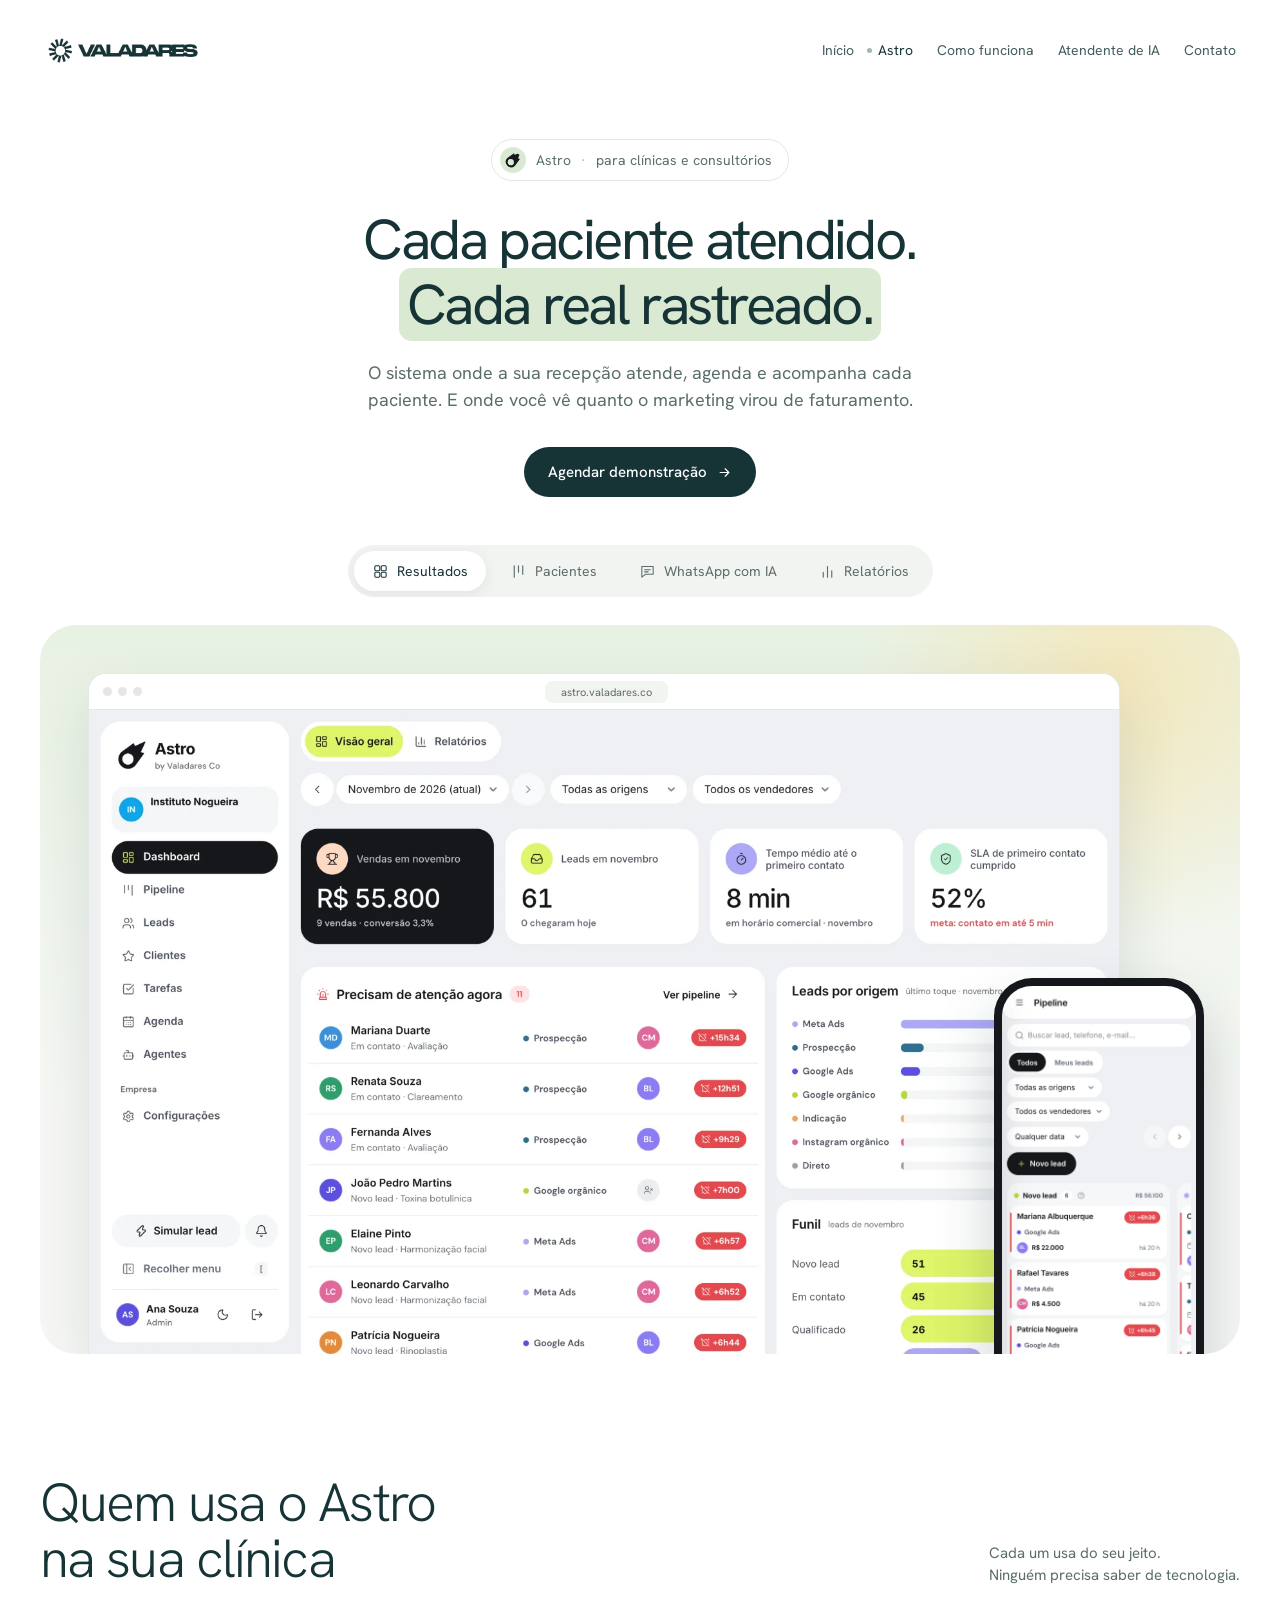
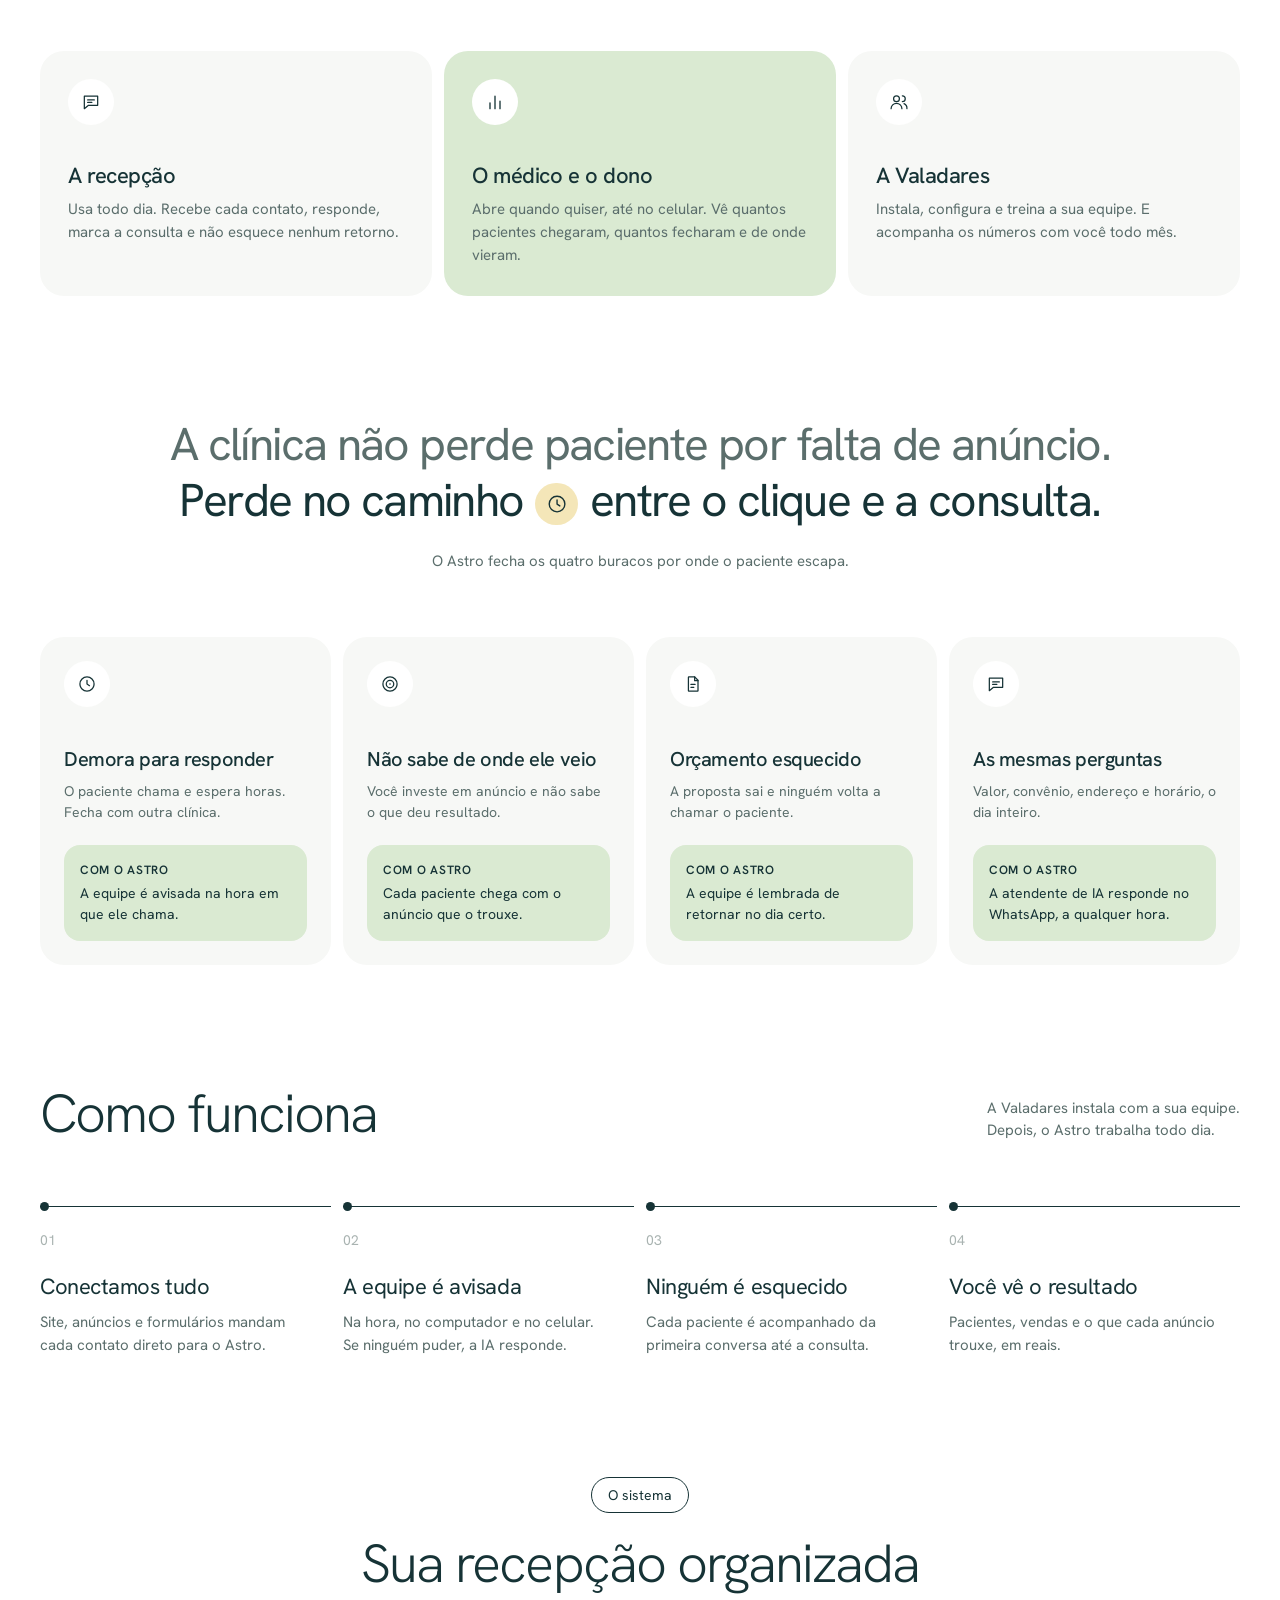
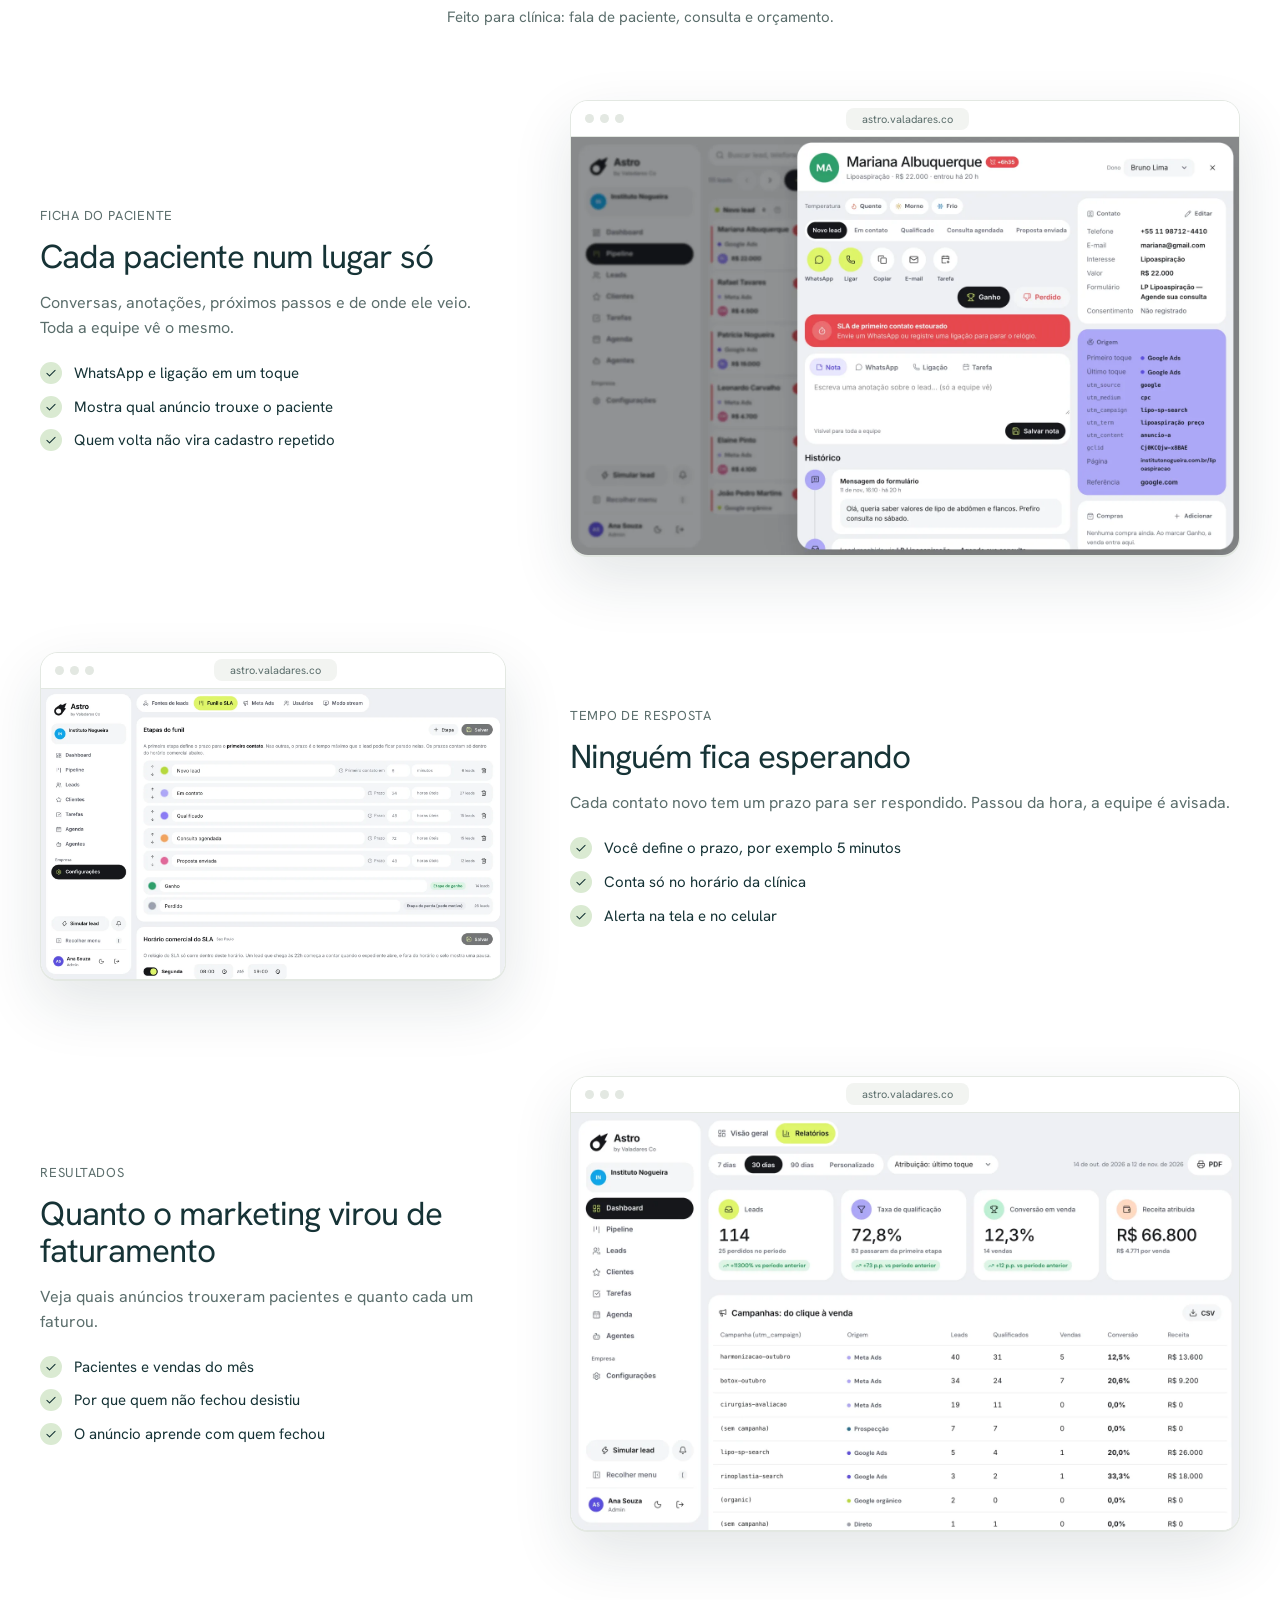
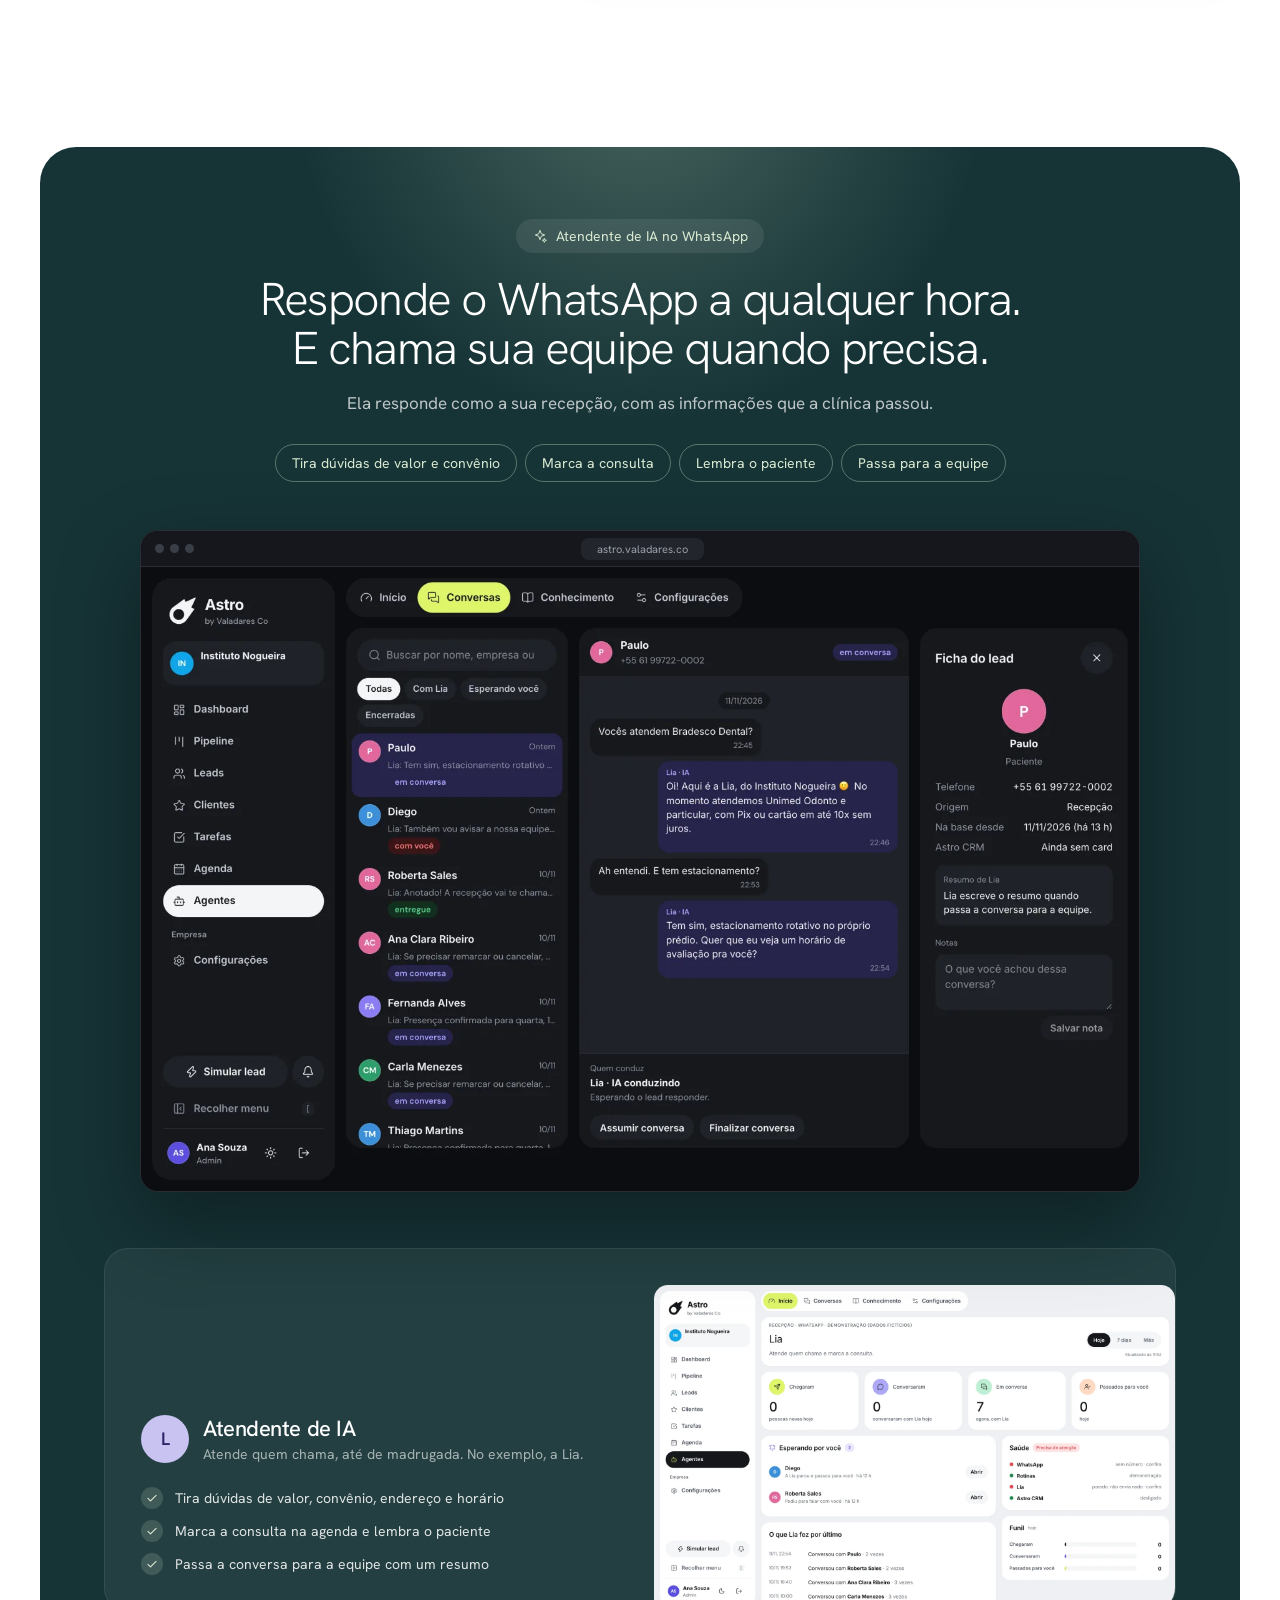
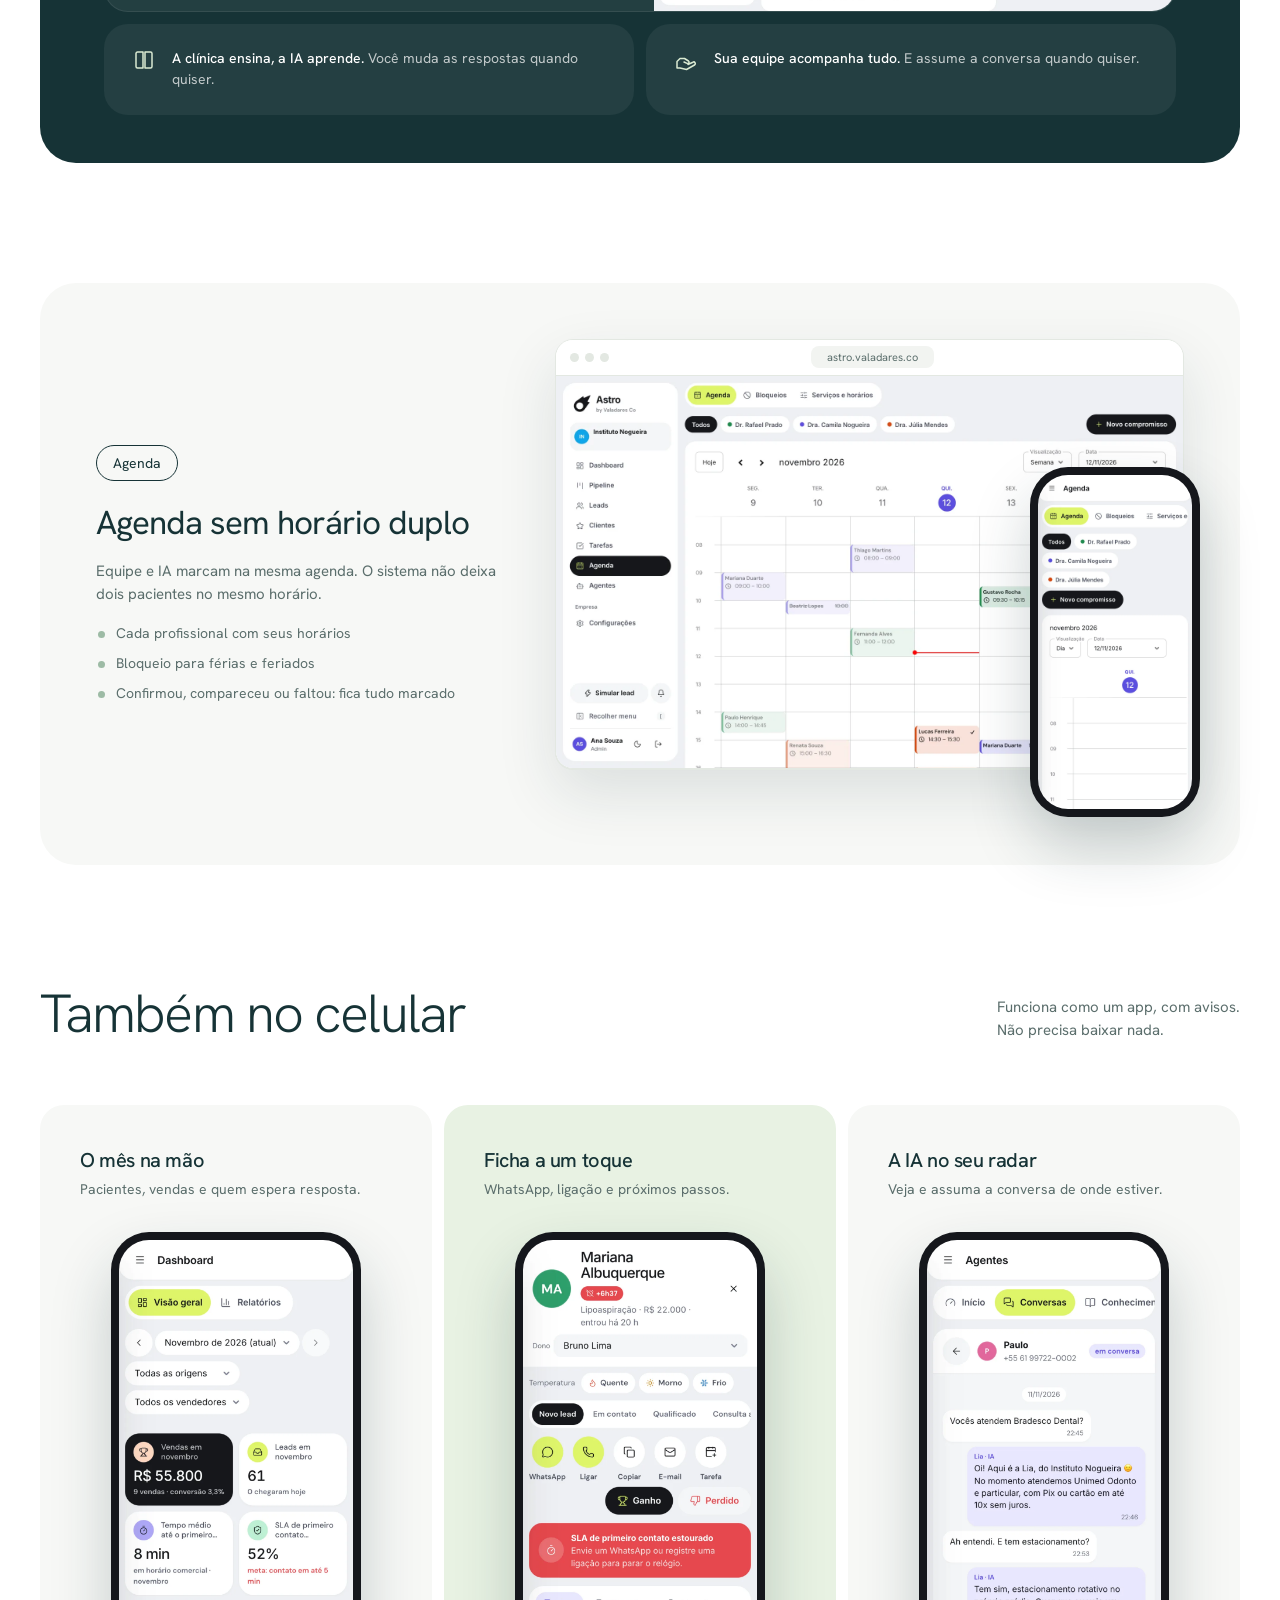
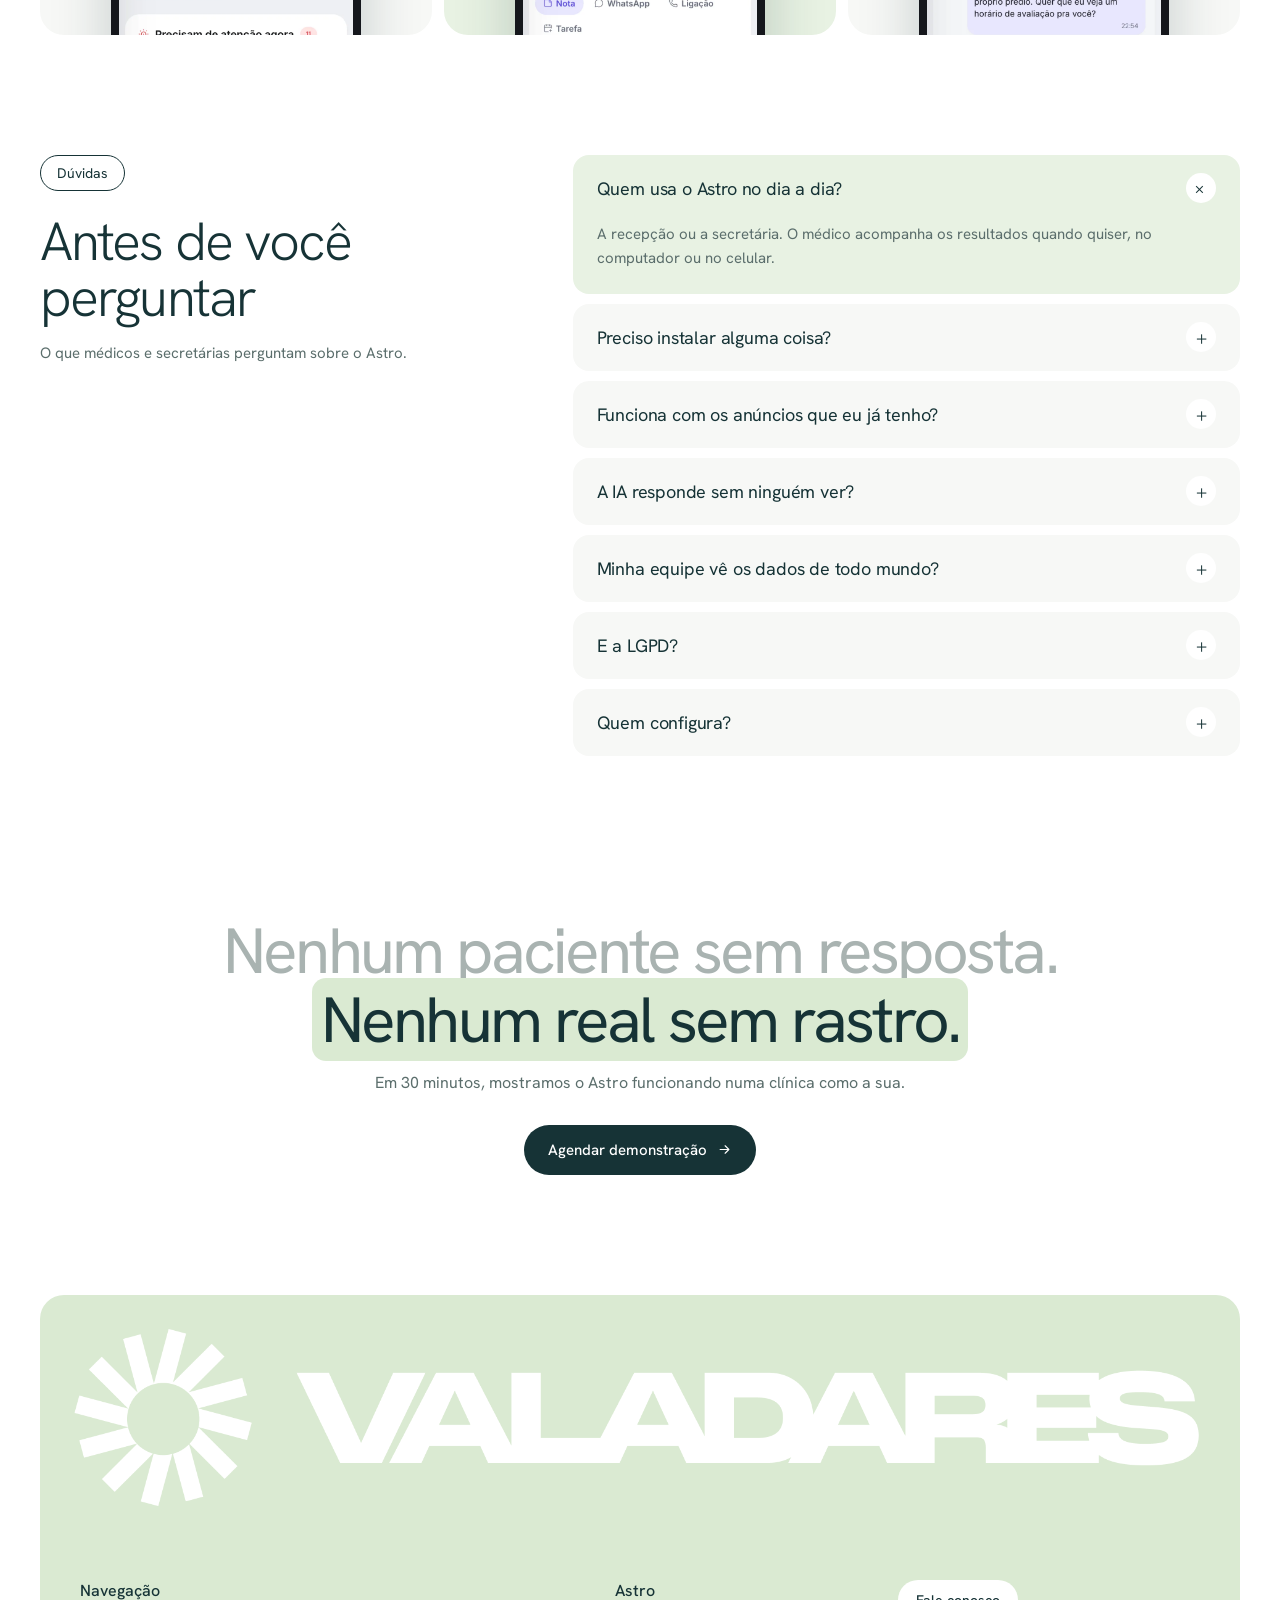
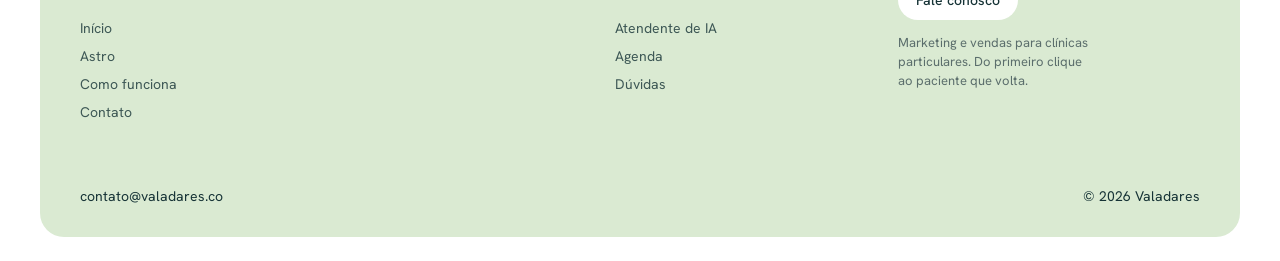
==== astro/index.html @ 2b29ffa2 "Astro com copy simples para médicos e donos; SEO e GEO no site /astro - Seção "Quem usa o Astro": re" ====
<!doctype html>
<html lang="pt-BR">
<head>
  <meta charset="utf-8">
  <meta name="viewport" content="width=device-width, initial-scale=1">
  <title>Astro | CRM com atendente de IA para clínicas · Valadares</title>
  <meta name="description" content="Astro é o CRM da Valadares para clínicas e consultórios: a recepção atende e agenda, a atendente de IA responde no WhatsApp e o médico vê quanto o marketing faturou.">
  <link rel="canonical" href="https://www.valadares.co/astro">
  <meta property="og:locale" content="pt_BR">
  <meta property="og:type" content="website">
  <meta property="og:url" content="https://www.valadares.co/astro">
  <meta property="og:site_name" content="Valadares">
  <meta property="og:title" content="Astro | O CRM com atendente de IA da Valadares">
  <meta property="og:description" content="A recepção atende e agenda, a atendente de IA responde no WhatsApp e você vê quanto o marketing virou de faturamento.">
  <meta property="og:image" content="https://www.valadares.co/assets/img/astro/og-astro-2.jpg">
  <meta property="og:image:width" content="1200">
  <meta property="og:image:height" content="630">
  <meta property="og:image:alt" content="Astro, o CRM com atendente de IA da Valadares: cada paciente atendido, cada real rastreado.">
  <meta name="twitter:card" content="summary_large_image">
  <script type="application/ld+json">
{
    "@context": "https://schema.org",
    "@graph": [
      {
        "@type": "Organization",
        "@id": "https://www.valadares.co/#org",
        "name": "Valadares",
        "url": "https://www.valadares.co/",
        "logo": "https://www.valadares.co/assets/brand/logo-verde.png",
        "email": "contato@valadares.co",
        "description": "Marketing e vendas para clínicas particulares: anúncios, sites, CRM, integrações e atendente de IA no WhatsApp, num sistema só."
      },
      {
        "@type": "SoftwareApplication",
        "name": "Astro",
        "url": "https://www.valadares.co/astro",
        "applicationCategory": "BusinessApplication",
        "applicationSubCategory": "CRM para clínicas",
        "operatingSystem": "Web, Android, iOS",
        "inLanguage": "pt-BR",
        "publisher": {
          "@id": "https://www.valadares.co/#org"
        },
        "image": "https://www.valadares.co/assets/img/astro/og-astro-2.jpg",
        "audience": {
          "@type": "Audience",
          "audienceType": "Clínicas e consultórios particulares"
        },
        "description": "CRM para clínicas e consultórios. A recepção recebe cada contato, responde e agenda; a atendente de IA responde no WhatsApp a qualquer hora; o médico vê pacientes, vendas e o que cada anúncio trouxe.",
        "featureList": [
          "Ficha do paciente com a origem de cada contato",
          "Prazo e alerta para responder cada contato novo",
          "Atendente de IA no WhatsApp que tira dúvidas e marca consultas",
          "Agenda sem horário duplo",
          "Relatórios de pacientes, vendas e faturamento por anúncio",
          "Funciona no celular como app"
        ]
      },
      {
        "@type": "BreadcrumbList",
        "itemListElement": [
          {
            "@type": "ListItem",
            "position": 1,
            "name": "Início",
            "item": "https://www.valadares.co/"
          },
          {
            "@type": "ListItem",
            "position": 2,
            "name": "Astro",
            "item": "https://www.valadares.co/astro"
          }
        ]
      },
      {
        "@type": "FAQPage",
        "mainEntity": [
          {
            "@type": "Question",
            "name": "Quem usa o Astro no dia a dia?",
            "acceptedAnswer": {
              "@type": "Answer",
              "text": "A recepção ou a secretária. O médico acompanha os resultados quando quiser, no computador ou no celular."
            }
          },
          {
            "@type": "Question",
            "name": "Preciso instalar alguma coisa?",
            "acceptedAnswer": {
              "@type": "Answer",
              "text": "Não. O Astro funciona no navegador e pode ficar na tela do celular como um app."
            }
          },
          {
            "@type": "Question",
            "name": "Funciona com os anúncios que eu já tenho?",
            "acceptedAnswer": {
              "@type": "Answer",
              "text": "Sim. A Valadares conecta seus anúncios, seu site e seus formulários ao Astro na instalação."
            }
          },
          {
            "@type": "Question",
            "name": "A IA responde sem ninguém ver?",
            "acceptedAnswer": {
              "@type": "Answer",
              "text": "Não. Sua equipe vê todas as conversas e pode assumir quando quiser. Quando precisa de uma pessoa, a IA passa a conversa com um resumo."
            }
          },
          {
            "@type": "Question",
            "name": "Minha equipe vê os dados de todo mundo?",
            "acceptedAnswer": {
              "@type": "Answer",
              "text": "Cada pessoa vê só o que precisa para o trabalho dela. E os dados da sua clínica são só da sua clínica."
            }
          },
          {
            "@type": "Question",
            "name": "E a LGPD?",
            "acceptedAnswer": {
              "@type": "Answer",
              "text": "O Astro registra o aceite do paciente e permite apagar ou entregar os dados dele quando ele pedir."
            }
          },
          {
            "@type": "Question",
            "name": "Quem configura?",
            "acceptedAnswer": {
              "@type": "Answer",
              "text": "A Valadares. Configuramos tudo com você e treinamos a sua equipe."
            }
          }
        ]
      }
    ]
  }
  </script>
  <meta name="theme-color" content="#163336">
  <link rel="icon" type="image/png" href="/assets/brand/simbolo-verde.png">

  <!-- Astro CRM -->
  <script src="https://astro.valadares.co/astro.js" data-source="src_f5cb68f1d1864bdbbae436220d61ed85" async></script>

  <!-- Google tag (gtag.js) -->
  <script async src="https://www.googletagmanager.com/gtag/js?id=G-8D3XC46DVR"></script>
  <script>
    window.dataLayer = window.dataLayer || [];
    function gtag(){dataLayer.push(arguments);}
    gtag('js', new Date());
    gtag('config', 'G-8D3XC46DVR');
  </script>

  <!-- Meta Pixel Code -->
  <script>
  !function(f,b,e,v,n,t,s)
  {if(f.fbq)return;n=f.fbq=function(){n.callMethod?
  n.callMethod.apply(n,arguments):n.queue.push(arguments)};
  if(!f._fbq)f._fbq=n;n.push=n;n.loaded=!0;n.version='2.0';
  n.queue=[];t=b.createElement(e);t.async=!0;
  t.src=v;s=b.getElementsByTagName(e)[0];
  s.parentNode.insertBefore(t,s)}(window, document,'script',
  'https://connect.facebook.net/en_US/fbevents.js');
  fbq('init', '1157603070025919');
  fbq('track', 'PageView');
  </script>
  <!-- End Meta Pixel Code -->

  <link rel="preconnect" href="https://fonts.googleapis.com">
  <link rel="preconnect" href="https://fonts.gstatic.com" crossorigin>
  <link href="https://fonts.googleapis.com/css2?family=Hanken+Grotesk:wght@300;400;500;600&display=swap" rel="stylesheet">
  <link rel="stylesheet" href="/styles.css?v=14">
  <link rel="stylesheet" href="/astro/astro.css?v=6">
</head>
<body>
<noscript><img height="1" width="1" style="display:none" alt=""
src="https://www.facebook.com/tr?id=1157603070025919&ev=PageView&noscript=1"
/></noscript>

<!-- Ícones reutilizados -->
<svg width="0" height="0" style="position:absolute" aria-hidden="true">
  <defs>
    <symbol id="i-arrow" viewBox="0 0 24 24"><path d="M5 12h14M13 6l6 6-6 6" fill="none" stroke="currentColor" stroke-width="1.8" stroke-linecap="round" stroke-linejoin="round"/></symbol>
    <symbol id="i-check" viewBox="0 0 24 24"><path d="M5 12.5l4.5 4.5L19 7.5" fill="none" stroke="currentColor" stroke-width="1.8" stroke-linecap="round" stroke-linejoin="round"/></symbol>
    <symbol id="i-grid" viewBox="0 0 24 24"><rect x="4" y="4" width="7" height="7" rx="1.5" fill="none" stroke="currentColor" stroke-width="1.5"/><rect x="13" y="4" width="7" height="7" rx="1.5" fill="none" stroke="currentColor" stroke-width="1.5"/><rect x="4" y="13" width="7" height="7" rx="1.5" fill="none" stroke="currentColor" stroke-width="1.5"/><rect x="13" y="13" width="7" height="7" rx="1.5" fill="none" stroke="currentColor" stroke-width="1.5"/></symbol>
    <symbol id="i-cols" viewBox="0 0 24 24"><path d="M6 4v16M12 4v9M18 4v12" fill="none" stroke="currentColor" stroke-width="1.6" stroke-linecap="round"/></symbol>
    <symbol id="i-chat" viewBox="0 0 24 24"><path d="M4 5h16v11H9l-5 4z" fill="none" stroke="currentColor" stroke-width="1.5" stroke-linejoin="round"/><path d="M8 9.5h8M8 12.5h5" fill="none" stroke="currentColor" stroke-width="1.5" stroke-linecap="round"/></symbol>
    <symbol id="i-clock" viewBox="0 0 24 24"><circle cx="12" cy="12" r="8.5" fill="none" stroke="currentColor" stroke-width="1.5"/><path d="M12 7.5V12l3 2" fill="none" stroke="currentColor" stroke-width="1.5" stroke-linecap="round" stroke-linejoin="round"/></symbol>
    <symbol id="i-file" viewBox="0 0 24 24"><path d="M7 3.5h7l4 4V20a.5.5 0 01-.5.5h-10.5A.5.5 0 016.5 20V4a.5.5 0 01.5-.5z" fill="none" stroke="currentColor" stroke-width="1.5" stroke-linejoin="round"/><path d="M14 3.5V8h4M9.5 12.5h5M9.5 16h3.5" fill="none" stroke="currentColor" stroke-width="1.5" stroke-linecap="round"/></symbol>
    <symbol id="i-chart" viewBox="0 0 24 24"><path d="M6 20V13M12 20V5M18 20v-9" fill="none" stroke="currentColor" stroke-width="1.6" stroke-linecap="round"/></symbol>
    <symbol id="i-users" viewBox="0 0 24 24"><circle cx="9" cy="8" r="3.5" fill="none" stroke="currentColor" stroke-width="1.5"/><path d="M2.5 20a6.5 6.5 0 0113 0M16 4.5a3.5 3.5 0 010 7M18 14a6 6 0 013.5 6" fill="none" stroke="currentColor" stroke-width="1.5" stroke-linecap="round"/></symbol>
    <symbol id="i-spark" viewBox="0 0 24 24"><path d="M12 3.5l1.9 5.1 5.1 1.9-5.1 1.9L12 17.5l-1.9-5.1L5 10.5l5.1-1.9zM18.5 15.5l.8 2.2 2.2.8-2.2.8-.8 2.2-.8-2.2-2.2-.8 2.2-.8z" fill="none" stroke="currentColor" stroke-width="1.4" stroke-linejoin="round"/></symbol>
    <symbol id="i-hand" viewBox="0 0 24 24"><path d="M3 13.5l3-3h4.5l4 2.5a1.4 1.4 0 01-1.4 2.4L10 14M3 13.5V20h3l6.5 1.5 8-4.5a1.6 1.6 0 00-1.6-2.8L14 16.5" fill="none" stroke="currentColor" stroke-width="1.5" stroke-linecap="round" stroke-linejoin="round"/></symbol>
    <symbol id="i-target" viewBox="0 0 24 24"><circle cx="12" cy="12" r="8.5" fill="none" stroke="currentColor" stroke-width="1.5"/><circle cx="12" cy="12" r="4.5" fill="none" stroke="currentColor" stroke-width="1.5"/><circle cx="12" cy="12" r="1" fill="currentColor"/></symbol>
    <symbol id="i-book" viewBox="0 0 24 24"><path d="M4 5.5A1.5 1.5 0 015.5 4H11v16H5.5A1.5 1.5 0 014 18.5zM20 5.5A1.5 1.5 0 0018.5 4H13v16h5.5a1.5 1.5 0 001.5-1.5z" fill="none" stroke="currentColor" stroke-width="1.5" stroke-linejoin="round"/></symbol>
  </defs>
</svg>

<!-- Barra fixa que aparece ao rolar -->
<div class="floatbar" id="floatbar" aria-hidden="true">
  <a href="#topo" class="floatbar__logo floatbar__logo--astro" tabindex="-1" aria-label="Astro"><img src="/assets/brand/astro-light.svg" alt=""></a>
  <nav class="floatbar__nav">
    <a href="#quem-usa" tabindex="-1">Quem usa</a>
    <a href="#como" tabindex="-1">Como funciona</a>
    <a href="#ia" tabindex="-1">Atendente de IA</a>
    <a href="#faq" tabindex="-1">Dúvidas</a>
  </nav>
  <a href="/form/" class="btn btn--dark btn--sm" tabindex="-1">Agendar demonstração <svg><use href="#i-arrow"/></svg></a>
</div>

<div class="page" id="topo">

  <!-- HERO ------------------------------------------------------------ -->
  <header class="ahero">
    <div class="nav">
      <a href="/" class="nav__logo"><img src="/assets/brand/logo-verde.png" alt="Valadares"></a>
      <nav class="nav__links" id="navlinks">
        <a href="/">Início</a>
        <a href="#topo" class="is-active">Astro</a>
        <a href="#como">Como funciona</a>
        <a href="#ia">Atendente de IA</a>
        <a href="/form/">Contato</a>
      </nav>
      <button class="nav__burger" id="burger" aria-label="Abrir menu" aria-expanded="false"><span></span><span></span></button>
    </div>

    <div class="ahero__copy">
      <span class="product reveal"><img src="/assets/brand/astro-light.svg" alt="">Astro <i>·</i> para clínicas e consultórios</span>
      <h1 class="ahero__title reveal">Cada paciente atendido.<br><mark>Cada real rastreado.</mark></h1>
      <p class="ahero__sub reveal">O sistema onde a sua recepção atende, agenda e acompanha cada paciente. E onde você vê quanto o marketing virou de faturamento.</p>
      <div class="ahero__ctas reveal">
        <a href="/form/" class="btn btn--dark">Agendar demonstração <svg><use href="#i-arrow"/></svg></a>
      </div>
    </div>

    <!-- Abas que trocam a tela mostrada (inspiração: Kommo) -->
    <div class="shots reveal">
      <div class="tabs" role="tablist" aria-label="Telas do Astro">
        <button class="tab is-active" role="tab" aria-selected="true" aria-controls="shot-0" id="tab-0"><svg><use href="#i-grid"/></svg>Resultados</button>
        <button class="tab" role="tab" aria-selected="false" aria-controls="shot-1" id="tab-1" tabindex="-1"><svg><use href="#i-cols"/></svg>Pacientes</button>
        <button class="tab" role="tab" aria-selected="false" aria-controls="shot-2" id="tab-2" tabindex="-1"><svg><use href="#i-chat"/></svg>WhatsApp com IA</button>
        <button class="tab" role="tab" aria-selected="false" aria-controls="shot-3" id="tab-3" tabindex="-1"><svg><use href="#i-chart"/></svg>Relatórios</button>
      </div>

      <div class="shots__stage">
        <div class="browser browser--hero">
          <div class="browser__bar"><i></i><i></i><i></i><span>astro.valadares.co</span></div>
          <div class="browser__screen">
            <img id="shot-0" role="tabpanel" aria-labelledby="tab-0" class="is-on" src="/assets/img/astro/dashboard.webp" width="1600" height="1000" fetchpriority="high" alt="Painel do Astro com as vendas do mês, os pacientes novos e o tempo de resposta da equipe">
            <img id="shot-1" role="tabpanel" aria-labelledby="tab-1" src="/assets/img/astro/pipeline.webp" width="1600" height="1000" alt="Pacientes em andamento no Astro, organizados por etapa até a consulta" loading="lazy">
            <img id="shot-2" role="tabpanel" aria-labelledby="tab-2" src="/assets/img/astro/agente-recepcao-conversa.webp" width="1600" height="1000" alt="Conversa no WhatsApp entre um paciente e a atendente de IA do Astro" loading="lazy">
            <img id="shot-3" role="tabpanel" aria-labelledby="tab-3" src="/assets/img/astro/relatorios.webp" width="1600" height="1000" alt="Relatório do Astro com quanto cada anúncio trouxe de pacientes e faturamento" loading="lazy">
          </div>
        </div>
        <div class="phone phone--hero">
          <img src="/assets/img/astro/celular-pipeline.webp" width="800" height="1731" alt="Pacientes em andamento no Astro, no celular">
        </div>
      </div>
    </div>
  </header>

  <!-- QUEM USA -------------------------------------------------------- -->
  <section class="section" id="quem-usa">
    <div class="head-row reveal">
      <h2 class="h2">Quem usa o Astro<br>na sua clínica</h2>
      <p class="muted">Cada um usa do seu jeito.<br>Ninguém precisa saber de tecnologia.</p>
    </div>
    <div class="who">
      <article class="who__card reveal">
        <span class="who__ico"><svg><use href="#i-chat"/></svg></span>
        <h3>A recepção</h3>
        <p>Usa todo dia. Recebe cada contato, responde, marca a consulta e não esquece nenhum retorno.</p>
      </article>
      <article class="who__card who__card--main reveal">
        <span class="who__ico"><svg><use href="#i-chart"/></svg></span>
        <h3>O médico e o dono</h3>
        <p>Abre quando quiser, até no celular. Vê quantos pacientes chegaram, quantos fecharam e de onde vieram.</p>
      </article>
      <article class="who__card reveal">
        <span class="who__ico"><svg><use href="#i-users"/></svg></span>
        <h3>A Valadares</h3>
        <p>Instala, configura e treina a sua equipe. E acompanha os números com você todo mês.</p>
      </article>
    </div>
  </section>

  <!-- DORES ----------------------------------------------------------- -->
  <section class="section" id="problema">
    <h2 class="statement reveal">
      <span class="mid">A clínica não perde paciente por falta de anúncio.</span> Perde no caminho <span class="pill pill--aurora"><svg><use href="#i-clock"/></svg></span> entre o clique e a consulta.
    </h2>
    <p class="section__lede section__lede--wide reveal">O Astro fecha os quatro buracos por onde o paciente escapa.</p>

    <div class="pains">
      <article class="pain reveal">
        <span class="pain__ico"><svg><use href="#i-clock"/></svg></span>
        <h3>Demora para responder</h3>
        <p class="pain__dor">O paciente chama e espera horas. Fecha com outra clínica.</p>
        <p class="pain__fix"><b>Com o Astro</b> A equipe é avisada na hora em que ele chama.</p>
      </article>
      <article class="pain reveal">
        <span class="pain__ico"><svg><use href="#i-target"/></svg></span>
        <h3>Não sabe de onde ele veio</h3>
        <p class="pain__dor">Você investe em anúncio e não sabe o que deu resultado.</p>
        <p class="pain__fix"><b>Com o Astro</b> Cada paciente chega com o anúncio que o trouxe.</p>
      </article>
      <article class="pain reveal">
        <span class="pain__ico"><svg><use href="#i-file"/></svg></span>
        <h3>Orçamento esquecido</h3>
        <p class="pain__dor">A proposta sai e ninguém volta a chamar o paciente.</p>
        <p class="pain__fix"><b>Com o Astro</b> A equipe é lembrada de retornar no dia certo.</p>
      </article>
      <article class="pain reveal">
        <span class="pain__ico"><svg><use href="#i-chat"/></svg></span>
        <h3>As mesmas perguntas</h3>
        <p class="pain__dor">Valor, convênio, endereço e horário, o dia inteiro.</p>
        <p class="pain__fix"><b>Com o Astro</b> A atendente de IA responde no WhatsApp, a qualquer hora.</p>
      </article>
    </div>
  </section>

  <!-- COMO FUNCIONA --------------------------------------------------- -->
  <section class="section" id="como">
    <div class="head-row reveal">
      <h2 class="h2">Como funciona</h2>
      <p class="muted">A Valadares instala com a sua equipe.<br>Depois, o Astro trabalha todo dia.</p>
    </div>
    <ol class="flow">
      <li class="reveal"><span class="flow__n">01</span><h3>Conectamos tudo</h3><p>Site, anúncios e formulários mandam cada contato direto para o Astro.</p></li>
      <li class="reveal"><span class="flow__n">02</span><h3>A equipe é avisada</h3><p>Na hora, no computador e no celular. Se ninguém puder, a IA responde.</p></li>
      <li class="reveal"><span class="flow__n">03</span><h3>Ninguém é esquecido</h3><p>Cada paciente é acompanhado da primeira conversa até a consulta.</p></li>
      <li class="reveal"><span class="flow__n">04</span><h3>Você vê o resultado</h3><p>Pacientes, vendas e o que cada anúncio trouxe, em reais.</p></li>
    </ol>
  </section>

  <!-- O SISTEMA ------------------------------------------------------- -->
  <section class="section" id="sistema">
    <div class="sec-head reveal">
      <span class="tag-outline">O sistema</span>
      <h2 class="h2">Sua recepção organizada</h2>
      <p class="muted">Feito para clínica: fala de paciente, consulta e orçamento.</p>
    </div>

    <div class="feat reveal">
      <div class="feat__copy">
        <span class="feat__k">Ficha do paciente</span>
        <h3 class="h3">Cada paciente num lugar só</h3>
        <p>Conversas, anotações, próximos passos e de onde ele veio. Toda a equipe vê o mesmo.</p>
        <ul class="ticks">
          <li><svg><use href="#i-check"/></svg>WhatsApp e ligação em um toque</li>
          <li><svg><use href="#i-check"/></svg>Mostra qual anúncio trouxe o paciente</li>
          <li><svg><use href="#i-check"/></svg>Quem volta não vira cadastro repetido</li>
        </ul>
      </div>
      <div class="browser">
        <div class="browser__bar"><i></i><i></i><i></i><span>astro.valadares.co</span></div>
        <img src="/assets/img/astro/pipeline-lead.webp" width="1600" height="1000" alt="Ficha de uma paciente no Astro com contato, anotações, histórico e o anúncio que a trouxe" loading="lazy">
      </div>
    </div>

    <div class="feat feat--flip reveal">
      <div class="feat__copy">
        <span class="feat__k">Tempo de resposta</span>
        <h3 class="h3">Ninguém fica esperando</h3>
        <p>Cada contato novo tem um prazo para ser respondido. Passou da hora, a equipe é avisada.</p>
        <ul class="ticks">
          <li><svg><use href="#i-check"/></svg>Você define o prazo, por exemplo 5 minutos</li>
          <li><svg><use href="#i-check"/></svg>Conta só no horário da clínica</li>
          <li><svg><use href="#i-check"/></svg>Alerta na tela e no celular</li>
        </ul>
      </div>
      <div class="browser">
        <div class="browser__bar"><i></i><i></i><i></i><span>astro.valadares.co</span></div>
        <img src="/assets/img/astro/config-funil-sla.webp" width="1600" height="1000" alt="Configuração do Astro com o prazo de 5 minutos para responder cada contato novo" loading="lazy">
      </div>
    </div>

    <div class="feat reveal">
      <div class="feat__copy">
        <span class="feat__k">Resultados</span>
        <h3 class="h3">Quanto o marketing virou de faturamento</h3>
        <p>Veja quais anúncios trouxeram pacientes e quanto cada um faturou.</p>
        <ul class="ticks">
          <li><svg><use href="#i-check"/></svg>Pacientes e vendas do mês</li>
          <li><svg><use href="#i-check"/></svg>Por que quem não fechou desistiu</li>
          <li><svg><use href="#i-check"/></svg>O anúncio aprende com quem fechou</li>
        </ul>
      </div>
      <div class="browser">
        <div class="browser__bar"><i></i><i></i><i></i><span>astro.valadares.co</span></div>
        <img src="/assets/img/astro/relatorios.webp" width="1600" height="1000" alt="Relatório do Astro com pacientes, vendas e faturamento por anúncio" loading="lazy">
      </div>
    </div>
  </section>

  <!-- ATENDENTE DE IA ------------------------------------------------- -->
  <section class="section" id="ia">
    <div class="ai">
      <div class="ai__head">
        <span class="ai__eyebrow reveal"><svg><use href="#i-spark"/></svg>Atendente de IA no WhatsApp</span>
        <h2 class="h2 reveal">Responde o WhatsApp a qualquer hora. <br>E chama sua equipe quando precisa.</h2>
        <p class="reveal">Ela responde como a sua recepção, com as informações que a clínica passou.</p>
        <div class="chips reveal">
          <span>Tira dúvidas de valor e convênio</span>
          <span>Marca a consulta</span>
          <span>Lembra o paciente</span>
          <span>Passa para a equipe</span>
        </div>
      </div>

      <div class="browser browser--dark reveal">
        <div class="browser__bar"><i></i><i></i><i></i><span>astro.valadares.co</span></div>
        <img src="/assets/img/astro/escuro-agente-recepcao-conversa.webp" width="1600" height="1000" alt="Atendente de IA do Astro conversando com um paciente no WhatsApp, com o botão para a equipe assumir a conversa" loading="lazy">
      </div>

      <div class="agents agents--one">
        <article class="agent reveal">
          <div class="agent__copy">
            <div class="agent__top">
              <span class="agent__av">L</span>
              <div><b>Atendente de IA</b><small>Atende quem chama, até de madrugada. No exemplo, a Lia.</small></div>
            </div>
            <ul class="ticks ticks--light">
              <li><svg><use href="#i-check"/></svg>Tira dúvidas de valor, convênio, endereço e horário</li>
              <li><svg><use href="#i-check"/></svg>Marca a consulta na agenda e lembra o paciente</li>
              <li><svg><use href="#i-check"/></svg>Passa a conversa para a equipe com um resumo</li>
            </ul>
          </div>
          <img src="/assets/img/astro/agente-recepcao-inicio.webp" width="1600" height="1000" alt="Tela da atendente de IA com as conversas que esperam a equipe" loading="lazy">
        </article>
      </div>

      <div class="ai__foot">
        <div class="reveal"><svg><use href="#i-book"/></svg><p><b>A clínica ensina, a IA aprende.</b> Você muda as respostas quando quiser.</p></div>
        <div class="reveal"><svg><use href="#i-hand"/></svg><p><b>Sua equipe acompanha tudo.</b> E assume a conversa quando quiser.</p></div>
      </div>
    </div>
  </section>

  <!-- AGENDA ---------------------------------------------------------- -->
  <section class="section" id="agenda">
    <div class="soft agenda reveal">
      <div class="soft__copy">
        <span class="tag-outline">Agenda</span>
        <h2 class="h3">Agenda sem horário duplo</h2>
        <p>Equipe e IA marcam na mesma agenda. O sistema não deixa dois pacientes no mesmo horário.</p>
        <ul class="dots">
          <li>Cada profissional com seus horários</li>
          <li>Bloqueio para férias e feriados</li>
          <li>Confirmou, compareceu ou faltou: fica tudo marcado</li>
        </ul>
      </div>
      <div class="agenda__media">
        <div class="browser">
          <div class="browser__bar"><i></i><i></i><i></i><span>astro.valadares.co</span></div>
          <img src="/assets/img/astro/agenda.webp" width="1600" height="1000" alt="Agenda semanal do Astro com três profissionais e as consultas marcadas" loading="lazy">
        </div>
        <div class="phone phone--sm">
          <img src="/assets/img/astro/celular-agenda.webp" width="800" height="1731" alt="Agenda do Astro no celular" loading="lazy">
        </div>
      </div>
    </div>
  </section>

  <!-- NO CELULAR ------------------------------------------------------ -->
  <section class="section" id="celular">
    <div class="head-row reveal">
      <h2 class="h2">Também no celular</h2>
      <p class="muted">Funciona como um app, com avisos.<br>Não precisa baixar nada.</p>
    </div>
    <div class="phones">
      <figure class="reveal">
        <div class="phone"><img src="/assets/img/astro/celular-dashboard.webp" width="800" height="1731" alt="Resultados do mês no celular" loading="lazy"></div>
        <figcaption><b>O mês na mão</b>Pacientes, vendas e quem espera resposta.</figcaption>
      </figure>
      <figure class="reveal">
        <div class="phone"><img src="/assets/img/astro/celular-pipeline-lead.webp" width="800" height="1731" alt="Ficha de um paciente no celular" loading="lazy"></div>
        <figcaption><b>Ficha a um toque</b>WhatsApp, ligação e próximos passos.</figcaption>
      </figure>
      <figure class="reveal">
        <div class="phone"><img src="/assets/img/astro/celular-agente-recepcao-conversa.webp" width="800" height="1731" alt="Conversa da atendente de IA no celular" loading="lazy"></div>
        <figcaption><b>A IA no seu radar</b>Veja e assuma a conversa de onde estiver.</figcaption>
      </figure>
    </div>
  </section>

  <!-- FAQ ------------------------------------------------------------- -->
  <section class="section" id="faq">
    <div class="faq">
      <div class="faq__head">
        <span class="tag-outline reveal">Dúvidas</span>
        <h2 class="h2 reveal">Antes de você perguntar</h2>
        <p class="muted reveal">O que médicos e secretárias perguntam sobre o Astro.</p>
      </div>
      <div class="faq__list">
        <details class="qa reveal" open>
          <summary>Quem usa o Astro no dia a dia?</summary>
          <p>A recepção ou a secretária. O médico acompanha os resultados quando quiser, no computador ou no celular.</p>
        </details>
        <details class="qa reveal">
          <summary>Preciso instalar alguma coisa?</summary>
          <p>Não. O Astro funciona no navegador e pode ficar na tela do celular como um app.</p>
        </details>
        <details class="qa reveal">
          <summary>Funciona com os anúncios que eu já tenho?</summary>
          <p>Sim. A Valadares conecta seus anúncios, seu site e seus formulários ao Astro na instalação.</p>
        </details>
        <details class="qa reveal">
          <summary>A IA responde sem ninguém ver?</summary>
          <p>Não. Sua equipe vê todas as conversas e pode assumir quando quiser. Quando precisa de uma pessoa, a IA passa a conversa com um resumo.</p>
        </details>
        <details class="qa reveal">
          <summary>Minha equipe vê os dados de todo mundo?</summary>
          <p>Cada pessoa vê só o que precisa para o trabalho dela. E os dados da sua clínica são só da sua clínica.</p>
        </details>
        <details class="qa reveal">
          <summary>E a LGPD?</summary>
          <p>O Astro registra o aceite do paciente e permite apagar ou entregar os dados dele quando ele pedir.</p>
        </details>
        <details class="qa reveal">
          <summary>Quem configura?</summary>
          <p>A Valadares. Configuramos tudo com você e treinamos a sua equipe.</p>
        </details>
      </div>
    </div>
  </section>

  <!-- CTA ------------------------------------------------------------- -->
  <section class="section cta">
    <h2 class="cta__title reveal"><span class="dim">Nenhum paciente sem resposta.</span><br><mark>Nenhum real sem rastro.</mark></h2>
    <p class="cta__sub reveal">Em 30 minutos, mostramos o Astro funcionando numa clínica como a sua.</p>
    <a href="/form/" class="btn btn--dark reveal">Agendar demonstração <svg><use href="#i-arrow"/></svg></a>
  </section>

  <!-- FOOTER ---------------------------------------------------------- -->
  <footer class="footer">
    <img src="/assets/brand/logo-branco.png" alt="Valadares" class="footer__logo">

    <div class="footer__cols">
      <div>
        <h4>Navegação</h4>
        <a href="/">Início</a>
        <a href="#topo">Astro</a>
        <a href="#como">Como funciona</a>
        <a href="/form/">Contato</a>
      </div>
      <div>
        <h4>Astro</h4>
        <a href="#ia">Atendente de IA</a>
        <a href="#agenda">Agenda</a>
        <a href="#faq">Dúvidas</a>
      </div>
      <div class="footer__cta">
        <a href="/form/" class="btn btn--white btn--sm">Fale conosco</a>
        <p>Marketing e vendas para clínicas particulares. Do primeiro clique ao paciente que volta.</p>
      </div>
    </div>

    <div class="footer__bottom">
      <a href="mailto:contato@valadares.co">contato@valadares.co</a>
      <span>© <span id="year">2026</span> Valadares</span>
    </div>
  </footer>

</div>

<script src="/astro/astro.js?v=3"></script>
</body>
</html>
---- styles.css ----
/* Valadares — site institucional
   Paleta e tipografia do brandbook (Hanken Grotesk, verde, menta, aurora, sálvia, névoa) */

:root {
  --verde: #163336;
  --verde-2: #1f4447;
  --tinta-2: #5B6E6C;
  --cinza-txt: #A9B3B1;
  --menta: #DAEAD2;
  --menta-2: #E8F2E3;
  --aurora: #F4E6B8;
  --aurora-2: #FAF2D9;
  --salvia: #9DBBA5;
  --salvia-2: #DCE8DF;
  --nevoa: #F2F4F1;
  --nevoa-2: #F7F8F6;
  --linha: #E3E8E2;
  --branco: #FFFFFF;

  --f: "Hanken Grotesk", ui-sans-serif, system-ui, -apple-system, "Segoe UI", sans-serif;
  --max: 1280px;
  --gutter: 40px;
  --r: 24px;
  --r-s: 16px;
  --ease: cubic-bezier(.2, .7, .2, 1);
}

* { box-sizing: border-box; }
html { scroll-behavior: smooth; -webkit-text-size-adjust: 100%; }
body {
  margin: 0;
  font-family: var(--f);
  font-weight: 400;
  color: var(--verde);
  background: var(--branco);
  -webkit-font-smoothing: antialiased;
  overflow-x: hidden;
}
img { display: block; max-width: 100%; }
a { color: inherit; text-decoration: none; }
button, input, select { font: inherit; color: inherit; }
svg { width: 1em; height: 1em; flex: none; }
mark {
  background: var(--menta);
  color: inherit;
  padding: 0 .14em;
  border-radius: .22em;
  -webkit-box-decoration-break: clone;
  box-decoration-break: clone;
}

.page { max-width: var(--max); margin: 0 auto; padding: 0 var(--gutter); }
.section { padding: 120px 0 0; scroll-margin-top: 90px; }

/* Tipografia --------------------------------------------------------- */
.h2 {
  font-size: clamp(34px, 4.2vw, 56px);
  font-weight: 300;
  letter-spacing: -.035em;
  line-height: 1.05;
  margin: 0;
}
.h3 {
  font-size: clamp(26px, 2.6vw, 36px);
  font-weight: 400;
  letter-spacing: -.03em;
  line-height: 1.1;
  margin: 0;
}
.muted { color: var(--tinta-2); margin: 0; line-height: 1.5; font-size: 15px; }
.dim { color: var(--cinza-txt); }

.statement {
  font-size: clamp(28px, 3.6vw, 48px);
  font-weight: 400;
  letter-spacing: -.035em;
  line-height: 1.22;
  text-align: center;
  max-width: 980px;
  margin: 0 auto;
}
.statement--left { text-align: left; max-width: 900px; margin: 0; }
.section__lede { text-align: center; color: var(--tinta-2); max-width: 460px; margin: 22px auto 64px; font-size: 15px; line-height: 1.55; }

.pill {
  display: inline-grid;
  place-items: center;
  width: 1.15em;
  height: 1.15em;
  border-radius: 50%;
  font-size: .8em;
  vertical-align: .02em;
  margin: 0 .04em;
}
.pill svg { width: .6em; height: .6em; }
.pill--mint { background: var(--menta); }
.pill--aurora { background: var(--aurora); }
.pill--sage { background: var(--salvia-2); }
.pill--lg { border-radius: .3em; }

.bullet {
  font-size: 13px;
  line-height: 1.4;
  margin: 0;
  position: relative;
  padding-left: 16px;
}
.bullet::before {
  content: "";
  position: absolute;
  left: 0;
  top: .5em;
  width: 6px;
  height: 6px;
  border-radius: 50%;
  background: var(--verde);
}

.tag-outline {
  display: inline-block;
  border: 1px solid var(--verde);
  border-radius: 999px;
  padding: 8px 16px;
  font-size: 14px;
}

.label {
  display: inline-block;
  background: var(--branco);
  border-radius: 10px;
  padding: 10px 14px;
  font-size: 14px;
  line-height: 1.2;
  box-shadow: 0 6px 20px rgba(22, 51, 54, .06);
}

/* Botões ------------------------------------------------------------- */
.btn {
  display: inline-flex;
  align-items: center;
  justify-content: center;
  gap: 10px;
  border: 0;
  border-radius: 999px;
  padding: 15px 24px;
  font-size: 15px;
  font-weight: 500;
  cursor: pointer;
  white-space: nowrap;
  transition: transform .3s var(--ease), background .3s var(--ease), box-shadow .3s var(--ease);
}
.btn svg { transition: transform .3s var(--ease); }
.btn:hover { transform: translateY(-2px); }
.btn:hover svg { transform: translateX(3px); }
.btn--dark { background: var(--verde); color: var(--branco); }
.btn--dark:hover { background: var(--verde-2); box-shadow: 0 10px 24px rgba(22, 51, 54, .22); }
.btn--mint { background: var(--menta); color: var(--verde); }
.btn--mint:hover { background: #cfe3c5; }
.btn--white { background: var(--branco); color: var(--verde); }
.btn--sm { padding: 11px 18px; font-size: 14px; }
.btn--block { width: 100%; padding: 18px 24px; }

.circle {
  width: 46px;
  height: 46px;
  border-radius: 50%;
  display: grid;
  place-items: center;
  background: var(--branco);
  border: 0;
  cursor: pointer;
  font-size: 18px;
  transition: transform .3s var(--ease), background .3s;
}
.circle:hover { transform: scale(1.06); }
.circle--line { background: transparent; border: 1px solid var(--verde); }
.circle--line:hover { background: var(--verde); color: var(--branco); }

/* Barra flutuante ---------------------------------------------------- */
.floatbar {
  position: fixed;
  top: 16px;
  left: 50%;
  z-index: 50;
  display: flex;
  align-items: center;
  gap: 26px;
  padding: 7px 7px 7px 10px;
  background: rgba(255, 255, 255, .82);
  backdrop-filter: saturate(1.4) blur(14px);
  -webkit-backdrop-filter: saturate(1.4) blur(14px);
  border: 1px solid var(--linha);
  border-radius: 999px;
  box-shadow: 0 10px 30px rgba(22, 51, 54, .08);
  opacity: 0;
  transform: translate(-50%, -140%);
  transition: transform .5s var(--ease), opacity .3s;
}
.floatbar.is-on { transform: translate(-50%, 0); opacity: 1; }
/* Com left: 50% a barra só teria meia tela de largura; no celular o botão espremia o logo até sumir. */
.floatbar { width: max-content; }
.floatbar__logo { flex: none; }
.floatbar__logo img { width: 34px; height: 34px; }
.floatbar__nav { display: flex; gap: 22px; font-size: 14px; }
.floatbar__nav a { opacity: .75; transition: opacity .2s; }
.floatbar__nav a:hover { opacity: 1; }

/* Hero --------------------------------------------------------------- */
.hero {
  display: grid;
  grid-template-columns: 1fr 1.02fr;
  gap: 20px;
  padding-top: 20px;
  min-height: min(860px, 100vh);
}
.hero__left { display: flex; flex-direction: column; padding: 14px 0 6px; }

.nav { display: flex; align-items: center; justify-content: space-between; gap: 24px; }
.nav__logo { flex: none; }
.nav__logo img { height: 32.5px; width: auto; }
.nav__links { display: flex; gap: 24px; font-size: 14px; white-space: nowrap; }
.nav__links a { position: relative; opacity: .8; transition: opacity .2s; }
.nav__links a:hover, .nav__links a.is-active { opacity: 1; }
.nav__links a.is-active::before {
  content: "";
  position: absolute;
  left: -11px;
  top: 50%;
  width: 5px;
  height: 5px;
  margin-top: -2.5px;
  border-radius: 50%;
  background: var(--salvia);
}
.nav__burger { display: none; }

.hero__copy { margin: auto 0; padding: 60px 0; }
.hero__title {
  font-size: clamp(40px, 4.6vw, 64px);
  font-weight: 400;
  letter-spacing: -.045em;
  line-height: 1.06;
  margin: 0 0 22px;
  max-width: 580px;
}
.hero__sub { color: var(--tinta-2); font-size: 18px; line-height: 1.5; max-width: 470px; margin: 0 0 36px; }
.hero__ctas { display: flex; gap: 12px; flex-wrap: wrap; }

.hero__foot { display: flex; flex-direction: column; gap: 18px; }
.proof { display: flex; align-items: center; gap: 16px; }
.proof__faces { display: flex; }
.proof__faces img {
  width: 44px;
  height: 44px;
  border-radius: 50%;
  object-fit: cover;
  border: 2px solid var(--branco);
  margin-left: -12px;
}
.proof__faces img:first-child { margin-left: 0; }
.proof strong { display: block; font-weight: 500; font-size: 16px; }
.proof span { font-size: 13px; color: var(--cinza-txt); }
.ask {
  display: flex;
  align-items: center;
  justify-content: space-between;
  gap: 16px;
  max-width: 400px;
  background: var(--nevoa);
  border-radius: 999px;
  padding: 7px 7px 7px 22px;
  font-size: 14px;
  color: var(--tinta-2);
  transition: background .3s;
}
.ask:hover { background: var(--menta-2); }
.ask__go {
  width: 36px;
  height: 36px;
  border-radius: 50%;
  display: grid;
  place-items: center;
  background: var(--menta);
  color: var(--verde);
}

.hero__media {
  position: relative;
  border-radius: var(--r);
  overflow: hidden;
  background: var(--nevoa);
  min-height: 560px;
}
.hero__img { position: absolute; inset: 0; width: 100%; height: 100%; object-fit: cover; object-position: 60% 30%; }
.hero__top { position: absolute; top: 18px; right: 18px; display: flex; gap: 10px; align-items: center; }
.hero__cards {
  position: absolute;
  right: 18px;
  bottom: 18px;
  display: flex;
  flex-direction: column;
  align-items: flex-end;
  gap: 10px;
}

.mini {
  display: flex;
  align-items: center;
  gap: 12px;
  background: var(--branco);
  border-radius: 16px;
  padding: 10px 16px 10px 10px;
  box-shadow: 0 14px 34px rgba(22, 51, 54, .12);
  font-size: 13px;
  line-height: 1.3;
}
.mini > img { width: 62px; height: 62px; border-radius: 10px; object-fit: cover; }
.mini b { display: block; font-weight: 500; font-size: 14px; }
.mini span { display: block; color: var(--tinta-2); }
.mini .tag {
  display: inline-block;
  margin-top: 6px;
  font-style: normal;
  font-size: 11px;
  background: var(--aurora);
  padding: 3px 8px;
  border-radius: 6px;
}
.mini--row { padding: 8px 18px 8px 8px; border-radius: 999px; }
.mini .ico {
  width: 36px;
  height: 36px;
  border-radius: 50%;
  display: grid;
  place-items: center;
  background: var(--menta);
  font-size: 18px;
}
.mini--stack { flex-direction: column; align-items: flex-start; padding: 14px 16px; max-width: 190px; }

.float-a { animation: bob 6s ease-in-out infinite; }
.float-b { animation: bob 6s ease-in-out -3s infinite; }
@keyframes bob { 50% { transform: translateY(-6px); } }

.deco {
  position: absolute;
  width: 230px;
  right: -80px;
  bottom: -90px;
  opacity: .9;
  pointer-events: none;
  transition: transform 1.4s var(--ease);
}

/* Funil -------------------------------------------------------------- */
.head-row { display: flex; align-items: flex-end; justify-content: space-between; gap: 24px; margin-bottom: 64px; }
.funnel {
  --fl: #A9C3B1;
  position: relative;
  display: grid;
  grid-template-columns: 1.15fr 250px 1fr 1fr;
  gap: 52px;
  padding: 44px 44px 120px;
  background: var(--nevoa-2);
  border-radius: 36px;
  overflow: hidden;
}
.funnel__lines { position: absolute; inset: 0; width: 100%; height: 100%; pointer-events: none; overflow: visible; }
.funnel__lines path { fill: none; stroke: var(--fl); stroke-width: 1.3; }
.funnel__lines .flow { stroke-dasharray: 3 6; animation: fdash 1.6s linear infinite; }
.funnel__lines .solid { stroke: #BCD0C2; }
.funnel__lines .loop { stroke: var(--salvia); stroke-width: 1.5; stroke-dasharray: 5 6; animation: fdash 1.4s linear infinite; }
.funnel__lines circle { fill: var(--branco); stroke: var(--fl); stroke-width: 1.3; }
.funnel__lines .arrow { fill: var(--salvia); stroke: none; }
@keyframes fdash { to { stroke-dashoffset: -18; } }

.fstage { position: relative; z-index: 1; display: flex; flex-direction: column; align-items: center; gap: 28px; min-width: 0; }
.fstage__tag {
  display: inline-flex;
  align-items: center;
  gap: 8px;
  background: var(--branco);
  border: 1px solid var(--linha);
  border-radius: 999px;
  padding: 7px 14px 7px 8px;
  font-size: 14px;
}
.fstage__tag b {
  font-weight: 500;
  font-size: 11px;
  background: var(--menta);
  border-radius: 999px;
  padding: 3px 7px;
}
.fstage__body { position: relative; flex: 1; width: 100%; display: flex; flex-direction: column; justify-content: center; gap: 14px; }

.fcard {
  position: relative;
  background: var(--branco);
  border: 1px solid var(--linha);
  border-radius: 18px;
  padding: 16px;
  box-shadow: 0 10px 30px rgba(22, 51, 54, .05);
  font-size: 13px;
}
.fcard__head { display: flex; justify-content: space-between; align-items: center; gap: 8px; margin-bottom: 12px; }
.fcard__head b { font-weight: 500; font-size: 15px; }
.fcard__head small { color: var(--cinza-txt); font-size: 12px; }
.fcard__ico { width: 28px; height: 28px; border-radius: 50%; background: var(--menta); display: grid; place-items: center; font-size: 14px; }
.ftag { display: inline-block; background: var(--menta); border-radius: 8px; padding: 5px 10px; font-size: 12px; }

/* 01 anúncio */
.fstage--ads .fstage__body { align-items: center; }
.fad { width: 100%; max-width: 210px; padding: 12px; }
.fad__head { display: flex; align-items: center; gap: 8px; margin-bottom: 10px; }
.fad__head b { display: block; font-weight: 500; font-size: 13px; }
.fad__head small { display: block; font-size: 11px; color: var(--cinza-txt); }
.fad__logo { width: 28px; height: 28px; border-radius: 50%; background: var(--menta); display: grid; place-items: center; }
.fad__logo img { width: 17px; }
.fad__img { width: 100%; height: 120px; object-fit: cover; border-radius: 10px; }
.fad__cta { display: flex; justify-content: space-between; align-items: center; margin-top: 10px; padding: 8px 10px; border-radius: 8px; background: var(--nevoa); font-size: 12px; font-weight: 500; }
.fch {
  position: absolute;
  z-index: 2;
  width: 40px;
  height: 40px;
  border-radius: 50%;
  background: var(--branco);
  border: 1px solid var(--linha);
  display: grid;
  place-items: center;
  font-size: 19px;
  color: var(--verde);
  box-shadow: 0 6px 16px rgba(22, 51, 54, .06);
}
.fch--1 { top: 2%; left: 0; }
.fch--2 { top: 24%; left: -14px; }
.fch--3 { bottom: 22%; left: -10px; }
.fch--4 { bottom: 0; left: 18%; }
.fstage--ads .fad { margin-left: 56px; width: calc(100% - 56px); }

/* 02 página */
.fphone {
  position: relative;
  width: 100%;
  max-width: 250px;
  margin: 0 auto;
  background: var(--branco);
  border: 1.5px solid #C5D5CA;
  border-radius: 38px;
  padding: 40px 18px 18px;
  box-shadow: 0 0 0 7px var(--branco), 0 0 0 8.5px #C5D5CA, 0 30px 60px rgba(22, 51, 54, .08);
}
.fphone__notch { position: absolute; top: 12px; left: 50%; width: 74px; height: 18px; margin-left: -37px; border-radius: 99px; border: 1.5px solid #C5D5CA; }
.fphone__bar { display: flex; align-items: center; gap: 6px; font-size: 11px; font-weight: 500; margin-bottom: 14px; }
.fphone__dot { width: 10px; height: 10px; border-radius: 50%; background: var(--salvia); }
.fphone__title { font-size: 19px; letter-spacing: -.03em; line-height: 1.15; margin: 0 0 10px; }
.fphone__line { display: block; height: 6px; border-radius: 4px; background: var(--nevoa); margin-bottom: 6px; }
.fphone__line--s { width: 62%; margin-bottom: 14px; }
.fphone__field { border-bottom: 1px solid var(--linha); padding: 4px 0 6px; margin-bottom: 8px; }
.fphone__field small { display: block; font-size: 10px; color: var(--cinza-txt); }
.fphone__field span { font-size: 12px; }
.fphone__btn { margin: 12px 0 16px; background: var(--verde); color: var(--branco); border-radius: 999px; text-align: center; font-size: 12px; padding: 9px; }
.fphone__track { display: flex; align-items: center; gap: 10px; background: var(--menta-2); border-radius: 14px; padding: 10px; }
.fphone__track p { margin: 0; font-size: 11px; line-height: 1.35; color: var(--tinta-2); }
.fphone__track b { display: block; font-weight: 500; color: var(--verde); font-size: 12px; }
.pulse { position: relative; flex: none; width: 34px; height: 34px; display: grid; place-items: center; }
.pulse img { position: relative; width: 22px; }
.pulse span { position: absolute; inset: 0; border-radius: 50%; border: 1px solid var(--salvia); animation: fpulse 2.4s ease-out infinite; }
.pulse span + span { animation-delay: 1.2s; }
@keyframes fpulse { from { transform: scale(.6); opacity: 1; } to { transform: scale(1.5); opacity: 0; } }

/* 03 atendimento */
.flead { display: flex; align-items: center; gap: 10px; }
.flead img { width: 36px; height: 36px; border-radius: 50%; object-fit: cover; }
.flead b { display: block; font-weight: 500; font-size: 14px; }
.flead small { color: var(--tinta-2); font-size: 12px; }
.fbubble { margin: 12px 0; background: var(--nevoa); border-radius: 12px 12px 12px 4px; padding: 9px 12px; color: var(--tinta-2); line-height: 1.4; }

/* 04 vendas */
.fbig { font-size: 40px; font-weight: 300; letter-spacing: -.04em; line-height: 1; margin: 0 0 14px; color: var(--verde); }
.fsale__row { display: flex; align-items: center; justify-content: space-between; gap: 10px; }
.fspark { width: 70px; height: 26px; color: var(--salvia); }
.fkpis { display: grid; grid-template-columns: 1fr 1fr; gap: 12px; }
.fkpis small { display: block; color: var(--cinza-txt); font-size: 11px; margin-bottom: 4px; }
.fkpis b { font-size: 24px; font-weight: 300; letter-spacing: -.03em; }
.fkpis b span { font-size: .6em; }

.funnel__loop {
  position: absolute;
  z-index: 2;
  left: 50%;
  bottom: 40px;
  transform: translate(-50%, 50%);
  display: inline-flex;
  align-items: center;
  gap: 8px;
  background: var(--branco);
  border: 1px solid var(--linha);
  border-radius: 999px;
  padding: 9px 16px 9px 10px;
  font-size: 13px;
  white-space: nowrap;
  box-shadow: 0 8px 20px rgba(22, 51, 54, .06);
}
.funnel__loop svg { width: 24px; height: 24px; padding: 4px; border-radius: 50%; background: var(--menta); }
.funnel__note { font-size: 12px; color: var(--cinza-txt); text-align: right; margin: 10px 4px 0; }

@media (max-width: 1100px) {
  .funnel { grid-template-columns: 1fr; max-width: 440px; margin: 0 auto; gap: 56px; padding: 32px 24px 36px; }
  .funnel__lines { display: none; }
  .fstage--ads::after, .fstage--page::after, .fstage--care::after {
    content: "";
    position: absolute;
    left: 50%;
    bottom: -48px;
    height: 40px;
    border-left: 1.5px dashed var(--salvia);
  }
  .fstage--ads .fstage__body { min-height: 300px; }
  .fstage--ads .fad { margin-left: 0; width: 100%; }
  .fch--1 { top: 4%; left: 4%; }
  .fch--2 { top: 4%; left: auto; right: 4%; }
  .fch--3 { bottom: 4%; left: 4%; }
  .fch--4 { bottom: 4%; left: auto; right: 4%; }
  .funnel__loop { position: static; transform: none; justify-self: center; white-space: normal; text-align: left; }
}

/* Bloco cinza -------------------------------------------------------- */
.soft {
  display: grid;
  grid-template-columns: 1fr 1fr;
  gap: 40px;
  align-items: center;
  background: var(--nevoa-2);
  border-radius: 36px;
  padding: 56px;
}
.soft__copy .h3 { margin: 24px 0 18px; max-width: 420px; }
.soft__copy p { color: var(--tinta-2); font-size: 15px; line-height: 1.55; max-width: 430px; margin: 0 0 18px; }
.dots { list-style: none; padding: 0; margin: 0; display: grid; gap: 10px; font-size: 14px; color: var(--tinta-2); }
.dots li { position: relative; padding-left: 20px; }
.dots li::before {
  content: "";
  position: absolute;
  left: 2px;
  top: .5em;
  width: 7px;
  height: 7px;
  border-radius: 50%;
  background: var(--salvia);
}
.soft__media { position: relative; padding-left: 70px; }
.soft__media > img { width: 100%; aspect-ratio: 1 / .9; object-fit: cover; border-radius: 22px; }
.soft__f1 { position: absolute; left: 0; top: 34px; }
.soft__f2 { position: absolute; left: 20px; bottom: 34px; }
.channels { display: flex; gap: 6px; margin-bottom: 8px; }
.channels i {
  width: 40px;
  height: 40px;
  border-radius: 50%;
  display: grid;
  place-items: center;
  background: var(--branco);
  border: 1px solid var(--linha);
  font-size: 22px;
}

/* Checks ------------------------------------------------------------- */
.todo-head { display: grid; grid-template-columns: 260px 1fr; gap: 20px; align-items: start; margin-bottom: 64px; }
.todo-head .bullet { margin-top: 14px; }
.checks {
  list-style: none;
  padding: 0;
  margin: 0;
  display: grid;
  grid-template-columns: repeat(3, 1fr);
  gap: 44px 32px;
  font-size: 18px;
  letter-spacing: -.01em;
}
.checks li { display: flex; align-items: center; gap: 14px; }
.checks i {
  width: 36px;
  height: 36px;
  border-radius: 50%;
  display: grid;
  place-items: center;
  background: var(--menta);
  font-size: 16px;
}

/* Jornada ------------------------------------------------------------ */
.journey { border-top: 1px solid var(--linha); padding-top: 64px; }
.journey__top { display: flex; justify-content: space-between; align-items: flex-start; gap: 24px; }
.journey__top .bullet { margin-top: 24px; }
.steps { display: flex; align-items: center; gap: 12px; margin: 56px 0 48px; flex-wrap: wrap; }
.step {
  border: 0;
  background: transparent;
  padding: 0;
  cursor: pointer;
  display: grid;
  place-items: center;
  width: 16px;
  height: 16px;
  border-radius: 50%;
  position: relative;
}
.step::before {
  content: "";
  width: 14px;
  height: 14px;
  border-radius: 50%;
  background: var(--menta);
  transition: background .3s;
}
.step.is-done::before { background: var(--salvia); }
.step.is-active {
  width: 64px;
  height: 64px;
  background: var(--menta);
  font-size: 26px;
  font-weight: 300;
  letter-spacing: -.03em;
}
.step.is-active::before { display: none; }
.step__line { flex: 1; min-width: 20px; height: 2px; border-radius: 2px; background: var(--linha); position: relative; overflow: hidden; }
.step__line i { position: absolute; inset: 0; background: var(--verde); transform: scaleX(0); transform-origin: left; }
.step__line.is-done i { background: var(--salvia); }

.journey__body { display: grid; grid-template-columns: 1fr 1.15fr; gap: 56px; align-items: center; }
.journey__n { display: block; font-size: 14px; color: var(--cinza-txt); margin-bottom: 14px; }
.journey__text p { color: var(--tinta-2); font-size: 18px; line-height: 1.55; max-width: 440px; margin: 18px 0 32px; min-height: 4.7em; }
.journey__nav { display: flex; gap: 10px; }
.journey__nav .circle { width: 52px; height: 52px; }
.journey__media { position: relative; border-radius: var(--r); overflow: hidden; aspect-ratio: 16 / 11; background: var(--nevoa); }
.journey__media img { position: absolute; inset: 0; width: 100%; height: 100%; object-fit: cover; }
.journey__media .label { position: absolute; left: 16px; bottom: 16px; z-index: 1; }
.journey__text .h3, .journey__text p { transition: opacity .35s var(--ease); }
.journey__text.is-swap .h3, .journey__text.is-swap p { opacity: 0; }

/* Comparativo -------------------------------------------------------- */
.compare { display: grid; grid-template-columns: 1fr 1fr 1.2fr; gap: 12px; margin-top: 56px; }
.cmp {
  position: relative;
  overflow: hidden;
  background: var(--nevoa-2);
  border-radius: var(--r);
  padding: 30px;
}
.cmp h3 { font-size: 20px; font-weight: 500; margin: 0 0 26px; height: 26px; display: flex; align-items: center; }
.cmp h3 img { height: 20px; width: auto; }
.cmp dl { margin: 0; display: grid; gap: 0; }
.cmp dt { font-size: 12px; color: var(--cinza-txt); text-transform: uppercase; letter-spacing: .06em; padding-top: 16px; border-top: 1px solid var(--linha); }
.cmp dt:first-child { border-top: 0; padding-top: 0; }
.cmp dd { margin: 6px 0 16px; font-size: 16px; color: var(--tinta-2); }
.cmp--us { background: var(--verde); color: var(--branco); }
.cmp--us dt { color: var(--salvia); border-color: rgba(255, 255, 255, .12); }
.cmp--us dd { color: var(--branco); }
.cmp--us .deco { width: 320px; right: -120px; bottom: auto; top: -120px; opacity: .06; }
.cmp--us h3, .cmp--us dl { position: relative; }

/* 90 dias ------------------------------------------------------------ */
.plan { display: grid; grid-template-columns: repeat(3, 1fr); gap: 12px; }
.phase {
  border-radius: var(--r);
  padding: 30px;
  min-height: 360px;
  display: flex;
  flex-direction: column;
  transition: transform .5s var(--ease);
}
.phase:hover { transform: translateY(-4px); }
.phase--aurora { background: var(--aurora-2); }
.phase--mint { background: var(--menta-2); }
.phase--sage { background: var(--salvia-2); }
.phase__n {
  width: 64px;
  height: 64px;
  border-radius: 50%;
  background: var(--branco);
  display: grid;
  place-items: center;
  font-size: 24px;
  font-weight: 300;
  letter-spacing: -.03em;
}
.phase h3 { font-size: 28px; font-weight: 400; letter-spacing: -.03em; margin: auto 0 12px; padding-top: 48px; }
.phase p { color: var(--tinta-2); font-size: 15px; line-height: 1.5; margin: 0 0 22px; }
.phase .label { align-self: flex-start; font-size: 13px; }

/* FAQ ---------------------------------------------------------------- */
.faq { display: grid; grid-template-columns: 1fr 1.4fr; gap: 56px; }
.faq__head .h2 { margin: 22px 0 16px; }
.faq__list { display: grid; gap: 10px; }
.qa { background: var(--nevoa-2); border-radius: var(--r-s); padding: 0 24px; overflow: hidden; transition: background .4s var(--ease); }
.qa[open] { background: var(--menta-2); }
.qa.is-closing { background: var(--nevoa-2); }
.qa summary {
  list-style: none;
  cursor: pointer;
  padding: 22px 40px 22px 0;
  font-size: 18px;
  letter-spacing: -.01em;
  position: relative;
}
.qa summary::-webkit-details-marker { display: none; }
.qa summary::after {
  content: "+";
  position: absolute;
  right: 0;
  top: 50%;
  width: 30px;
  height: 30px;
  margin-top: -15px;
  border-radius: 50%;
  background: var(--branco);
  display: grid;
  place-items: center;
  font-weight: 300;
  font-size: 20px;
  transition: transform .3s var(--ease);
}
.qa[open] summary::after { transform: rotate(45deg); }
.qa.is-closing summary::after { transform: none; }
.qa p { margin: 0; padding: 0 0 24px; color: var(--tinta-2); line-height: 1.6; font-size: 15px; max-width: 620px; transition: opacity .25s, transform .4s var(--ease); }
.qa.is-closing p { opacity: 0; transform: translateY(-6px); }
.qa[open]:not(.is-closing) p { animation: qa-in .5s var(--ease) both; }
@keyframes qa-in { from { opacity: 0; transform: translateY(-6px); } }

/* CTA ---------------------------------------------------------------- */
.cta { text-align: center; padding-top: 160px; }
.cta__title {
  font-size: clamp(36px, 5vw, 68px);
  font-weight: 400;
  letter-spacing: -.045em;
  line-height: 1.08;
  max-width: 900px;
  margin: 0 auto 18px;
}
.cta__sub { color: var(--tinta-2); font-size: 16px; margin: 0 0 32px; }

/* Contato ------------------------------------------------------------ */
kbd {
  font-family: inherit;
  font-size: 12px;
  background: var(--branco);
  border: 1px solid var(--linha);
  border-radius: 6px;
  padding: 2px 7px;
}
.hp { position: absolute; left: -9999px; width: 1px; height: 1px; overflow: hidden; }
.sr-only { position: absolute; width: 1px; height: 1px; overflow: hidden; clip: rect(0 0 0 0); white-space: nowrap; }

/* Quiz (página /form) ------------------------------------------------ */
.quiz {
  position: fixed;
  inset: 0;
  z-index: 100;
  background: var(--branco);
  display: flex;
  flex-direction: column;
  opacity: 0;
  transition: opacity .3s var(--ease);
}
.quiz.is-open { opacity: 1; }
.quiz::before {
  content: "";
  position: absolute;
  width: 620px;
  height: 620px;
  right: -200px;
  bottom: -220px;
  background: url("assets/brand/simbolo-menta.png") center / contain no-repeat;
  opacity: .55;
  pointer-events: none;
}
.quiz__progress { height: 4px; background: var(--nevoa); }
.quiz__progress span { display: block; height: 100%; width: 0; background: var(--verde); transition: width .5s var(--ease); }
.quiz__top { display: grid; grid-template-columns: 1fr auto 1fr; align-items: center; padding: 20px var(--gutter); position: relative; }
.quiz__home { justify-self: center; }
.quiz__logo { height: 22px; width: auto; }
.quiz__back {
  width: 44px;
  height: 44px;
  border-radius: 50%;
  border: 1px solid var(--linha);
  display: grid;
  place-items: center;
  color: var(--tinta-2);
  font-size: 18px;
  transition: border-color .2s, color .2s, background .2s, transform .3s var(--ease);
}
.quiz__back:hover { border-color: var(--salvia); color: var(--verde); background: var(--nevoa-2); transform: translateX(-2px); }
.quiz__back:focus-visible { outline: 2px solid var(--verde); outline-offset: 2px; }

.quiz__form {
  position: relative;
  flex: 1;
  width: 100%;
  max-width: 760px;
  margin: 0 auto;
  padding: 0 var(--gutter) 120px;
  display: flex;
  flex-direction: column;
  justify-content: center;
  overflow-y: auto;
}
.q {
  border: 0;
  margin: 0;
  padding: 0;
  min-width: 0;
  display: none;
}
.q.is-active { display: block; animation: qIn .5s var(--ease); }
@keyframes qIn { from { opacity: 0; transform: translateY(28px); } }
.q.is-shake { animation: qShake .4s; }
@keyframes qShake { 25% { transform: translateX(-6px); } 75% { transform: translateX(6px); } }
.q__title {
  font-size: clamp(26px, 3.4vw, 38px);
  font-weight: 400;
  letter-spacing: -.035em;
  line-height: 1.15;
  padding: 0;
  margin: 0 0 10px;
}
.q__n {
  display: inline-flex;
  align-items: center;
  gap: 4px;
  font-size: 15px;
  color: var(--salvia);
  vertical-align: .35em;
  margin-right: 12px;
  letter-spacing: 0;
}
.q__n svg { font-size: 13px; }
.q__help { color: var(--tinta-2); font-size: 16px; margin: 0 0 28px; }
.q__opts { display: grid; grid-template-columns: repeat(2, minmax(0, 1fr)); gap: 10px; max-width: 560px; }
.opt {
  display: flex;
  align-items: center;
  gap: 14px;
  background: var(--nevoa-2);
  border: 1px solid var(--linha);
  border-radius: 14px;
  padding: 14px 16px;
  font-size: 17px;
  cursor: pointer;
  transition: background .2s, border-color .2s, transform .2s var(--ease);
}
.opt:hover { background: var(--menta-2); border-color: var(--menta); }
.opt input { position: absolute; opacity: 0; pointer-events: none; }
.opt kbd { min-width: 26px; text-align: center; transition: background .2s, color .2s; }
.opt:has(input:checked) { background: var(--menta); border-color: var(--salvia); }
.opt:has(input:checked) kbd { background: var(--verde); color: var(--branco); border-color: var(--verde); }
.opt:has(input:focus-visible) { outline: 2px solid var(--verde); outline-offset: 2px; }
.q__input {
  display: block;
  width: 100%;
  border: 0;
  border-bottom: 1.5px solid var(--salvia);
  background: transparent;
  padding: 10px 0 12px;
  margin-top: 20px;
  font-size: clamp(22px, 2.6vw, 30px);
  font-weight: 300;
  letter-spacing: -.02em;
  outline: none;
  border-radius: 0;
  transition: border-color .2s;
}
.q__input::placeholder { color: var(--cinza-txt); }
.q__input:focus { border-color: var(--verde); }
.q__other { max-width: 560px; font-size: 20px; margin-top: 18px; }
.q__other[hidden] { display: none; }

.q__actions { display: flex; align-items: center; gap: 16px; margin-top: 32px; }
.q__actions [hidden] { display: none; }
.q__enter { font-size: 13px; color: var(--tinta-2); }
.q__enter b { font-weight: 600; }
.q__error { min-height: 1.4em; margin: 14px 0 0; font-size: 14px; color: #A24A36; }

.q--done { display: none; text-align: center; }
.quiz__form.is-done .q, .quiz__form.is-done .q__actions, .quiz__form.is-done .q__error { display: none; }
.quiz__form.is-done .q--done { display: flex; flex-direction: column; align-items: center; animation: qIn .5s var(--ease); }
.quiz__form.is-done ~ .quiz__nav { display: none; }
.q--done .q__help { max-width: 420px; }
.quiz__ok {
  width: 76px;
  height: 76px;
  border-radius: 50%;
  background: var(--menta);
  display: grid;
  place-items: center;
  font-size: 32px;
  margin-bottom: 22px;
}

.quiz__nav { position: absolute; right: var(--gutter); bottom: 28px; display: flex; gap: 8px; }
.quiz__nav .circle { background: var(--branco); }
.quiz__nav .circle:hover { background: var(--verde); }
.quiz__nav .circle:disabled { opacity: .3; pointer-events: none; }

/* Footer ------------------------------------------------------------- */
.footer {
  margin: 120px 0 24px;
  background: var(--menta);
  border-radius: var(--r);
  overflow: hidden;
  padding: 0 0 32px;
}
/* O PNG tem margem transparente; com 100% de largura o desenho fica rente ao topo e às laterais do card. */
.footer__logo { display: block; width: 100%; height: auto; margin: 0 0 16px; }

.footer__cols {
  display: grid;
  grid-template-columns: 2fr 1fr 1.2fr;
  gap: 32px;
  padding: 24px 40px 56px;
}
.footer h4 { font-size: 16px; font-weight: 500; margin: 0 0 18px; }
.footer__cols a { display: block; font-size: 14px; margin-bottom: 10px; opacity: .8; transition: opacity .2s; }
.footer__cols a:hover { opacity: 1; }
.footer__cta { display: flex; flex-direction: column; align-items: flex-start; gap: 14px; }
.footer__cta .btn { opacity: 1; margin: 0; }
.footer__cta p { font-size: 13px; color: var(--tinta-2); margin: 0; max-width: 200px; line-height: 1.45; }
.footer__bottom {
  display: grid;
  grid-template-columns: 1fr auto;
  align-items: center;
  padding: 0 40px;
  font-size: 14px;
}
.footer__bottom > span { justify-self: end; }

/* Cinco frentes ------------------------------------------------------ */
.fronts {
  list-style: none;
  margin: -24px auto 40px;
  padding: 0;
  display: grid;
  grid-template-columns: repeat(5, 1fr);
  gap: 10px;
  counter-reset: fr;
}
.fronts li {
  position: relative;
  display: flex;
  flex-direction: column;
  gap: 4px;
  padding: 18px 18px 20px;
  border: 1px solid var(--linha);
  border-radius: var(--r-s);
  counter-increment: fr;
}
.fronts li::after {
  content: "0" counter(fr);
  position: absolute;
  top: 18px;
  right: 18px;
  font-size: 12px;
  color: var(--cinza-txt);
}
.fronts li:last-child { background: var(--verde); border-color: var(--verde); color: var(--branco); }
.fronts li:last-child small { color: var(--salvia); }
.fronts__ico {
  width: 38px;
  height: 38px;
  border-radius: 50%;
  display: grid;
  place-items: center;
  background: var(--menta);
  color: var(--verde);
  font-size: 17px;
  margin-bottom: 14px;
}
.fronts b { font-weight: 500; font-size: 17px; letter-spacing: -.01em; }
.fronts small { font-size: 13px; color: var(--tinta-2); line-height: 1.4; }

.fbubble--ai { margin: -4px 0 12px auto; max-width: 92%; background: var(--menta-2); border-radius: 12px 12px 4px 12px; color: var(--verde); }
.fbubble--ai small { display: block; font-size: 10px; letter-spacing: .04em; text-transform: uppercase; color: var(--tinta-2); margin-bottom: 2px; }

.nav__new {
  font-style: normal;
  font-size: 10px;
  font-weight: 600;
  letter-spacing: .04em;
  text-transform: uppercase;
  background: var(--menta);
  border-radius: 999px;
  padding: 3px 7px;
  margin-left: 4px;
  vertical-align: 1px;
}

/* Vitrine do Astro --------------------------------------------------- */
.astro-cta {
  display: grid;
  grid-template-columns: .9fr 1.1fr;
  gap: 48px;
  align-items: center;
  background: var(--verde);
  color: var(--branco);
  border-radius: 36px;
  padding: 64px 0 64px 64px;
  overflow: hidden;
}
.astro-cta__tag {
  display: inline-flex;
  align-items: center;
  gap: 10px;
  padding: 6px 14px 6px 6px;
  border-radius: 999px;
  background: rgba(255, 255, 255, .08);
  font-size: 14px;
  color: var(--menta);
}
.astro-cta__tag img { width: 26px; height: 26px; padding: 5px; border-radius: 50%; background: var(--menta); }
.astro-cta__tag i { font-style: normal; opacity: .6; }
.astro-cta .h2 { margin: 22px 0 16px; }
.astro-cta__copy > p { color: rgba(255, 255, 255, .72); font-size: 16px; line-height: 1.55; max-width: 440px; margin: 0 0 24px; }
.astro-cta .ticks { list-style: none; margin: 0 0 32px; padding: 0; display: grid; gap: 12px; }
.astro-cta .ticks li { display: flex; gap: 12px; font-size: 15px; line-height: 1.45; color: rgba(255, 255, 255, .88); }
.astro-cta .ticks svg { flex: none; width: 22px; height: 22px; padding: 4px; border-radius: 50%; background: rgba(218, 234, 210, .16); color: var(--menta); }
.astro-cta__media { position: relative; padding: 0 0 40px; }
.mock {
  background: var(--branco);
  border-radius: 16px 0 0 16px;
  overflow: hidden;
  box-shadow: 0 30px 80px rgba(0, 0, 0, .3);
}
.mock__bar { display: flex; gap: 6px; height: 30px; align-items: center; padding: 0 12px; border-bottom: 1px solid var(--linha); }
.mock__bar i { width: 8px; height: 8px; border-radius: 50%; background: var(--linha); }
.mock img { width: 100%; height: auto; }
.mock-phone {
  position: absolute;
  left: -12px;
  bottom: -20px;
  width: 150px;
  background: #15171C;
  border-radius: 30px;
  padding: 6px;
  box-shadow: 0 24px 50px rgba(0, 0, 0, .35);
}
.mock-phone img { width: 100%; height: auto; border-radius: 24px; }

/* Animação de entrada ------------------------------------------------ */
.reveal { opacity: 0; transform: translateY(24px); transition: opacity .9s var(--ease), transform .9s var(--ease); }
.reveal.is-in { opacity: 1; transform: none; }
@media (prefers-reduced-motion: reduce) {
  html { scroll-behavior: auto; }
  .reveal { opacity: 1; transform: none; transition: none; }
  .float-a, .float-b { animation: none; }
}

/* Responsivo --------------------------------------------------------- */
@media (max-width: 1100px) {
  .compare { grid-template-columns: 1fr 1fr; }
  .cmp--us { grid-column: span 2; }
}

/* Entre tablet e notebook a coluna do hero é estreita: menu compacto. */
@media (min-width: 901px) and (max-width: 1100px) {
  .nav__links { gap: 14px; font-size: 13px; }
  .nav__new, .nav__home { display: none; }
  .nav__logo img { height: 27.5px; }
}

@media (max-width: 900px) {
  :root { --gutter: 16px; }
  .section { padding-top: 88px; }
  .floatbar__nav { display: none; }
  .floatbar { gap: 12px; }

  .hero { grid-template-columns: 1fr; min-height: 0; padding-top: 12px; }
  .hero__left { display: contents; }
  .nav { order: 0; padding: 4px 4px 0; position: relative; }
  .nav__logo img { height: 27.5px; }
  .nav__burger {
    display: grid;
    gap: 6px;
    place-content: center;
    width: 46px;
    height: 46px;
    border-radius: 50%;
    border: 0;
    background: var(--nevoa);
    cursor: pointer;
  }
  .nav__burger span { display: block; width: 18px; height: 1.5px; background: var(--verde); transition: transform .3s var(--ease); }
  .nav__burger[aria-expanded="true"] span:first-child { transform: translateY(3.75px) rotate(45deg); }
  .nav__burger[aria-expanded="true"] span:last-child { transform: translateY(-3.75px) rotate(-45deg); }
  .nav__links {
    position: absolute;
    top: 58px;
    left: 0;
    right: 0;
    z-index: 40;
    flex-direction: column;
    gap: 0;
    background: var(--branco);
    border: 1px solid var(--linha);
    border-radius: 20px;
    padding: 8px;
    box-shadow: 0 20px 40px rgba(22, 51, 54, .12);
    opacity: 0;
    visibility: hidden;
    transform: translateY(-8px);
    transition: opacity .3s, transform .3s var(--ease), visibility .3s;
  }
  .nav__links.is-open { opacity: 1; visibility: visible; transform: none; }
  .nav__links a { padding: 14px 16px; font-size: 16px; border-radius: 12px; }
  .nav__links a.is-active { background: var(--menta-2); }
  .nav__links a.is-active::before { display: none; }
  .hero__copy { order: 1; padding: 36px 4px 8px; }
  .hero__title { font-size: 38px; }
  .hero__media { order: 2; min-height: 460px; }
  .hero__foot { order: 3; padding: 8px 4px 0; }
  .hero__cards { left: 14px; right: 14px; align-items: stretch; }
  .mini--row { align-self: flex-start; }

  .statement { font-size: 28px; }
  .fronts { grid-template-columns: 1fr 1fr; margin-top: -32px; }
  .fronts li:last-child { grid-column: span 2; }
  .astro-cta { grid-template-columns: 1fr; padding: 40px 20px 0; border-radius: 28px; gap: 32px; }
  .astro-cta__media { padding: 0; margin-right: -20px; }
  .mock-phone { display: none; }
  .head-row { flex-direction: column; align-items: flex-start; margin-bottom: 40px; }

  .soft { grid-template-columns: 1fr; padding: 28px 20px; border-radius: 28px; }
  .soft__media { padding-left: 0; }
  .soft__f1 { left: 12px; top: 12px; }
  .soft__f2 { left: 12px; bottom: 12px; }

  .todo-head { grid-template-columns: 1fr; margin-bottom: 40px; }
  .todo-head .bullet { order: 2; }
  .checks { grid-template-columns: 1fr 1fr; gap: 22px 16px; font-size: 15px; }
  .checks i { width: 30px; height: 30px; font-size: 14px; }

  .journey { padding-top: 48px; }
  .journey__top { flex-direction: column; }
  .journey__text p { font-size: 16px; }
  .steps { margin: 36px 0 32px; gap: 6px; flex-wrap: nowrap; }
  .step__line { min-width: 4px; }
  .todo-head .h2 br { display: none; }
  .step.is-active { width: 52px; height: 52px; font-size: 22px; }
  .journey__body { grid-template-columns: 1fr; gap: 28px; }
  .journey__media { order: -1; }
  .journey__text p { min-height: 0; }

  .compare { grid-template-columns: 1fr; }
  .cmp--us { grid-column: auto; order: -1; }
  .plan { grid-template-columns: 1fr; }
  .phase { min-height: 0; }
  .phase h3 { padding-top: 32px; }

  .faq { grid-template-columns: 1fr; gap: 28px; }
  .qa summary { font-size: 16px; }

  .cta { padding-top: 110px; }
  .quiz__form { justify-content: flex-start; padding-top: 24px; }
  .q__opts { grid-template-columns: 1fr; }
  .opt { font-size: 16px; padding: 13px 14px; }
  .q__enter { display: none; }
  .quiz::before { width: 380px; height: 380px; right: -160px; bottom: -160px; }
  .quiz__nav { bottom: 16px; }

  .footer { margin-top: 88px; }
  .footer__cols { grid-template-columns: 1fr 1fr; padding: 16px 24px 40px; }
  .footer__cta { grid-column: span 2; }
  .footer__bottom { padding: 0 24px; grid-template-columns: 1fr; row-gap: 10px; }
  .footer__bottom > span { justify-self: start; }
}

@media (max-width: 480px) {
  .btn { white-space: normal; text-align: left; }
  .floatbar .btn { white-space: nowrap; }
  .hero__title { font-size: 34px; }
  .checks { grid-template-columns: 1fr; }
  .ask { font-size: 13px; }
}
---- astro/astro.css ----
/* Astro — página comercial do CRM da Valadares
   Usa os tokens e componentes de ../styles.css. Aqui ficam só as peças desta página. */

/* Hero --------------------------------------------------------------- */
.floatbar__nav a { white-space: nowrap; }
.floatbar__logo--astro img { padding: 7px; border-radius: 50%; background: var(--menta); }
.ahero { padding-top: 34px; }
.ahero .nav { padding: 0 4px; }
.ahero__copy { text-align: center; max-width: 1100px; margin: 0 auto; padding: 72px 0 48px; }
.product {
  display: inline-flex;
  align-items: center;
  gap: 10px;
  padding: 7px 16px 7px 8px;
  border: 1px solid var(--linha);
  border-radius: 999px;
  font-size: 14px;
  color: var(--tinta-2);
}
.product img { width: 26px; height: 26px; padding: 5px; border-radius: 50%; background: var(--menta); }
.product i { font-style: normal; color: var(--cinza-txt); }
.ahero__title {
  font-size: clamp(40px, 4.4vw, 60px);
  font-weight: 400;
  letter-spacing: -.045em;
  line-height: 1.16;
  margin: 26px auto 22px;
}
.ahero__sub { color: var(--tinta-2); font-size: 18px; line-height: 1.5; max-width: 620px; margin: 0 auto 34px; }
.ahero__ctas { display: flex; justify-content: center; gap: 12px; flex-wrap: wrap; }

/* Abas e telas */
.shots { position: relative; }
.tabs {
  position: relative;
  display: flex;
  justify-content: center;
  gap: 6px;
  width: max-content;
  max-width: 100%;
  margin: 0 auto 28px;
  padding: 6px;
  background: var(--nevoa);
  border-radius: 999px;
  overflow-x: auto;
  scrollbar-width: none;
}
.tabs::-webkit-scrollbar { display: none; }
.tab {
  display: inline-flex;
  align-items: center;
  gap: 8px;
  border: 0;
  background: transparent;
  border-radius: 999px;
  padding: 11px 18px;
  font-size: 14px;
  color: var(--tinta-2);
  cursor: pointer;
  white-space: nowrap;
  transition: background .3s var(--ease), color .3s;
}
.tab svg { font-size: 17px; }
.tab:hover { color: var(--verde); }
.tab.is-active { background: var(--branco); color: var(--verde); box-shadow: 0 4px 14px rgba(22, 51, 54, .08); }
.tab:focus-visible { outline: 2px solid var(--salvia); outline-offset: 2px; }

.shots__stage {
  position: relative;
  padding: 48px 120px 0 48px;
  background: linear-gradient(180deg, var(--menta-2), var(--nevoa-2) 70%);
  border-radius: 36px;
  overflow: hidden;
}
.shots__stage::before {
  content: "";
  position: absolute;
  width: 520px;
  height: 520px;
  right: -140px;
  top: -200px;
  border-radius: 50%;
  background: radial-gradient(circle, rgba(244, 230, 184, .9), rgba(244, 230, 184, 0) 70%);
}

/* Mockups ------------------------------------------------------------ */
.browser {
  position: relative;
  background: var(--branco);
  border-radius: 18px;
  overflow: hidden;
  box-shadow: 0 1px 0 var(--linha), 0 24px 60px rgba(22, 51, 54, .12);
  border: 1px solid var(--linha);
}
.browser__bar {
  display: flex;
  align-items: center;
  gap: 6px;
  height: 36px;
  padding: 0 14px;
  border-bottom: 1px solid var(--linha);
  background: var(--branco);
}
.browser__bar i { width: 9px; height: 9px; border-radius: 50%; background: var(--linha); }
.browser__bar span {
  margin: 0 auto;
  padding: 4px 16px;
  border-radius: 8px;
  background: var(--nevoa);
  font-size: 11px;
  color: var(--tinta-2);
  transform: translateX(-20px);
}
.browser img, .phone img { height: auto; }
.browser img { width: 100%; }
.browser--hero { border-radius: 18px 18px 0 0; border-bottom: 0; }
.browser__screen { position: relative; aspect-ratio: 1600 / 1000; }
.browser__screen img { position: absolute; inset: 0; opacity: 0; transform: scale(1.015); transition: opacity .6s var(--ease), transform .9s var(--ease); }
.browser__screen img.is-on { opacity: 1; transform: none; }
.browser--dark { background: #15171C; border-color: #2a2d34; }
.browser--dark .browser__bar { background: #15171C; border-color: #2a2d34; }
.browser--dark .browser__bar i { background: #3a3e46; }
.browser--dark .browser__bar span { background: #22252c; color: #9aa0aa; }

.phone {
  position: relative;
  background: #15171C;
  border-radius: 38px;
  padding: 8px;
  box-shadow: 0 30px 60px rgba(22, 51, 54, .22);
}
.phone img { width: 100%; height: auto; border-radius: 30px; }
.phone--hero {
  position: absolute;
  right: 36px;
  bottom: -60px;
  width: 210px;
}
.phone--sm { width: 170px; }

/* Quem usa ---------------------------------------------------------- */
.who { display: grid; grid-template-columns: repeat(3, 1fr); gap: 12px; }
.who__card { background: var(--nevoa-2); border-radius: var(--r); padding: 28px; }
.who__card--main { background: var(--menta); }
.who__ico {
  width: 46px;
  height: 46px;
  border-radius: 50%;
  display: grid;
  place-items: center;
  background: var(--branco);
  font-size: 20px;
  margin-bottom: 36px;
}
.who h3 { font-size: 22px; font-weight: 500; letter-spacing: -.02em; margin: 0 0 8px; }
.who p { margin: 0; color: var(--tinta-2); font-size: 15px; line-height: 1.55; }

/* Dores -------------------------------------------------------------- */
.statement .mid { color: var(--tinta-2); }
.section__lede--wide { max-width: 640px; }
.pains { display: grid; grid-template-columns: repeat(4, 1fr); gap: 12px; }
.pain {
  display: flex;
  flex-direction: column;
  background: var(--nevoa-2);
  border-radius: var(--r);
  padding: 24px;
}
.pain__ico {
  width: 46px;
  height: 46px;
  border-radius: 50%;
  display: grid;
  place-items: center;
  background: var(--branco);
  font-size: 20px;
  margin-bottom: 40px;
}
.pain h3 { font-size: 20px; font-weight: 500; letter-spacing: -.02em; line-height: 1.2; margin: 0 0 10px; }
.pain__dor { font-size: 14px; line-height: 1.5; color: var(--tinta-2); margin: 0 0 22px; }
.pain__fix {
  margin: auto 0 0;
  padding: 16px;
  background: var(--menta);
  border-radius: var(--r-s);
  font-size: 14px;
  line-height: 1.5;
}
.pain__fix b { display: block; font-weight: 600; font-size: 12px; letter-spacing: .06em; text-transform: uppercase; margin-bottom: 4px; }

/* Como funciona ------------------------------------------------------ */
.flow {
  list-style: none;
  margin: 0;
  padding: 0;
  display: grid;
  grid-template-columns: repeat(4, 1fr);
  gap: 12px;
  counter-reset: none;
}
.flow li { position: relative; border-top: 1px solid var(--verde); padding: 22px 24px 0 0; }
.flow li::before {
  content: "";
  position: absolute;
  top: -5px;
  left: 0;
  width: 9px;
  height: 9px;
  border-radius: 50%;
  background: var(--verde);
}
.flow__n { font-size: 14px; color: var(--cinza-txt); }
.flow h3 { font-size: 22px; font-weight: 400; letter-spacing: -.02em; margin: 22px 0 10px; }
.flow p { margin: 0; color: var(--tinta-2); font-size: 15px; line-height: 1.55; }

/* CRM ---------------------------------------------------------------- */
.sec-head { text-align: center; max-width: 640px; margin: 0 auto 72px; }
.sec-head .h2 { margin: 22px 0 14px; }
.feat {
  display: grid;
  grid-template-columns: .82fr 1.18fr;
  gap: 64px;
  align-items: center;
  margin-bottom: 96px;
}
.feat--flip .feat__copy { order: 2; }
.feat__k { font-size: 13px; letter-spacing: .06em; text-transform: uppercase; color: var(--tinta-2); }
.feat .h3 { margin: 14px 0 16px; }
.feat__copy > p { color: var(--tinta-2); font-size: 16px; line-height: 1.55; margin: 0 0 22px; }
.ticks { list-style: none; margin: 0; padding: 0; display: grid; gap: 12px; }
.ticks li { display: flex; gap: 12px; font-size: 15px; line-height: 1.45; }
.ticks svg {
  flex: none;
  width: 22px;
  height: 22px;
  padding: 4px;
  border-radius: 50%;
  background: var(--menta);
  margin-top: -1px;
}

/* Agentes de IA ------------------------------------------------------ */
.ai {
  position: relative;
  background: var(--verde);
  color: var(--branco);
  border-radius: 36px;
  padding: 72px 64px 48px;
  overflow: hidden;
}
.ai::before {
  content: "";
  position: absolute;
  width: 700px;
  height: 700px;
  left: 50%;
  top: -420px;
  transform: translateX(-50%);
  border-radius: 50%;
  background: radial-gradient(circle, rgba(157, 187, 165, .35), rgba(157, 187, 165, 0) 70%);
  pointer-events: none;
}
.ai__head { position: relative; text-align: center; max-width: 1000px; margin: 0 auto 48px; }
.ai__eyebrow {
  display: inline-flex;
  align-items: center;
  gap: 8px;
  padding: 8px 16px;
  border-radius: 999px;
  background: rgba(255, 255, 255, .08);
  font-size: 14px;
  color: var(--menta);
}
.ai__eyebrow svg { font-size: 16px; }
.ai .h2 { margin: 22px 0 18px; font-size: clamp(32px, 3.6vw, 48px); }
.ai__head > p { color: rgba(255, 255, 255, .72); font-size: 17px; line-height: 1.55; max-width: 600px; margin: 0 auto 28px; }
.chips { display: flex; flex-wrap: wrap; justify-content: center; gap: 8px; }
.chips span {
  padding: 9px 16px;
  border-radius: 999px;
  border: 1px solid rgba(218, 234, 210, .35);
  font-size: 14px;
  color: var(--menta);
}
.ai .browser { max-width: 1000px; margin: 0 auto 56px; box-shadow: 0 30px 80px rgba(0, 0, 0, .35); }

.agents { display: grid; grid-template-columns: 1fr 1fr; gap: 12px; }
.agent {
  background: rgba(255, 255, 255, .06);
  border: 1px solid rgba(255, 255, 255, .08);
  border-radius: var(--r);
  padding: 28px 28px 0;
  overflow: hidden;
}
.agent__top { display: flex; align-items: center; gap: 14px; margin-bottom: 24px; }
.agent__top b { display: block; font-size: 22px; font-weight: 500; letter-spacing: -.02em; }
.agent__top small { font-size: 14px; color: rgba(255, 255, 255, .6); }
.agent__av {
  width: 48px;
  height: 48px;
  border-radius: 50%;
  display: grid;
  place-items: center;
  background: #C9C3F2;
  color: #2c2466;
  font-weight: 600;
  font-size: 18px;
}
.agent__av--b { background: #E2F27A; color: #3b4410; }
.ticks--light li { color: rgba(255, 255, 255, .86); font-size: 14px; }
.ticks--light svg { background: rgba(218, 234, 210, .16); color: var(--menta); }
.agent img {
  width: 100%;
  height: auto;
  margin-top: 28px;
  border-radius: 14px 14px 0 0;
}

.agents--one { grid-template-columns: 1fr; }
.agents--one .agent { display: grid; grid-template-columns: 1fr 1.1fr; gap: 40px; align-items: end; padding: 36px 0 0 36px; }
.agents--one .agent__copy { padding-bottom: 36px; }
.agents--one .agent img { margin-top: 0; }
.ai__foot { display: grid; grid-template-columns: 1fr 1fr; gap: 12px; margin-top: 12px; }
.ai__foot > div {
  display: flex;
  gap: 16px;
  align-items: flex-start;
  padding: 24px 28px;
  border-radius: var(--r);
  background: rgba(255, 255, 255, .06);
}
.ai__foot svg { flex: none; font-size: 24px; color: var(--menta); }
.ai__foot p { margin: 0; font-size: 14px; line-height: 1.55; color: rgba(255, 255, 255, .72); }
.ai__foot b { color: var(--branco); font-weight: 500; }
.ai__note { text-align: center; font-size: 12px; color: rgba(255, 255, 255, .45); margin: 28px 0 0; }

/* Agenda ------------------------------------------------------------- */
.agenda { grid-template-columns: .8fr 1.2fr; }
.agenda .soft__copy .h3 { max-width: 440px; }
.agenda .dots { gap: 12px; }
.agenda__media { position: relative; padding: 0 0 40px; }
.agenda__media .phone { position: absolute; right: -16px; bottom: -8px; }

/* Celular ------------------------------------------------------------ */
.phones { display: grid; grid-template-columns: repeat(3, 1fr); gap: 12px; }
.phones figure {
  margin: 0;
  background: var(--nevoa-2);
  border-radius: var(--r);
  padding: 40px 40px 0;
  overflow: hidden;
  display: flex;
  flex-direction: column;
}
.phones figure:nth-child(2) { background: var(--menta-2); }
.phones figcaption { order: -1; font-size: 14px; color: var(--tinta-2); line-height: 1.5; margin-bottom: 32px; }
.phones figcaption b { display: block; color: var(--verde); font-size: 20px; font-weight: 500; letter-spacing: -.02em; margin-bottom: 4px; }
.phones .phone {
  width: min(250px, 100%);
  margin: auto auto -120px;
  border-radius: 38px 38px 0 0;
  transition: transform .6s var(--ease);
}
.phones figure:hover .phone { transform: translateY(-10px); }

/* Responsivo --------------------------------------------------------- */
@media (max-width: 1100px) {
  .pains { grid-template-columns: 1fr 1fr; }
  .flow { grid-template-columns: 1fr 1fr; row-gap: 40px; }
  .shots__stage { padding: 36px 90px 0 36px; }
  .phone--hero { width: 170px; right: 24px; }
}

@media (max-width: 900px) {
  .ahero { padding-top: 12px; }
  .ahero .nav { position: relative; }
  .ahero__copy { padding: 44px 4px 36px; text-align: left; }
  .ahero__title { font-size: 38px; }
  .ahero__sub { font-size: 17px; margin-left: 0; }
  .ahero__ctas { justify-content: flex-start; }
  .tabs { justify-content: flex-start; margin: 0 0 18px; }
  .shots__stage { padding: 20px 20px 0; border-radius: 24px; }
  .browser__bar { height: 28px; }
  .browser__bar span { display: none; }
  .phone--hero { display: none; }
  
  .pains, .flow, .who, .agents, .ai__foot, .phones { grid-template-columns: 1fr; }
  .pain__ico { margin-bottom: 24px; }
  .who__ico { margin-bottom: 24px; }
  .sec-head { text-align: left; margin-bottom: 48px; }
  .feat { grid-template-columns: 1fr; gap: 28px; margin-bottom: 72px; }
  .feat--flip .feat__copy { order: 0; }

  .ai { padding: 48px 20px 32px; border-radius: 28px; }
  .ai__head { text-align: left; }
  .ai .h2 br { display: none; }
  .chips { justify-content: flex-start; }
  .ai .browser { margin-bottom: 32px; }
  .agent { padding: 24px 20px 0; }
  .agents--one .agent { grid-template-columns: 1fr; gap: 24px; padding: 24px 20px 0; }
  .agents--one .agent__copy { padding-bottom: 0; }

  .agenda { grid-template-columns: 1fr; }
  .agenda__media .phone { display: none; }
  .agenda__media { padding: 0; }

  .phones figure { padding: 28px 28px 0; }
  .phones .phone { margin-bottom: -160px; }

}
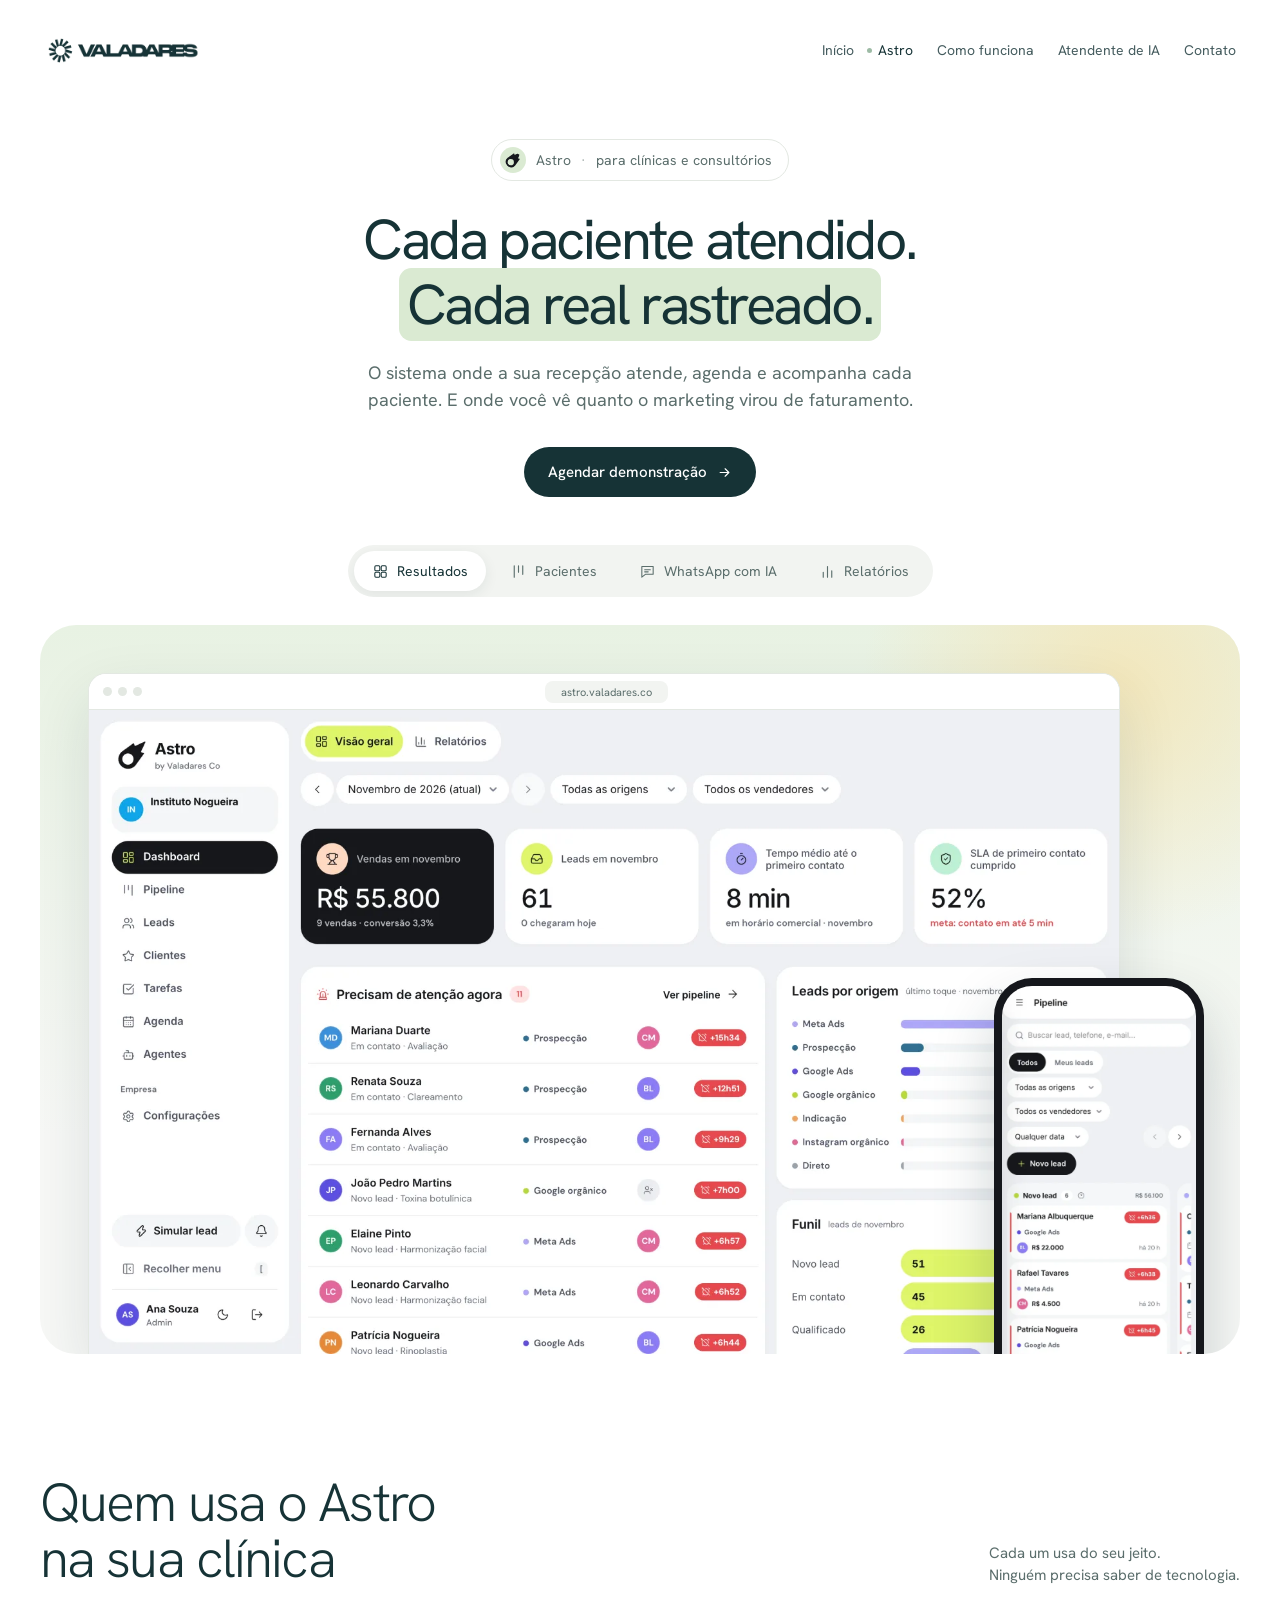
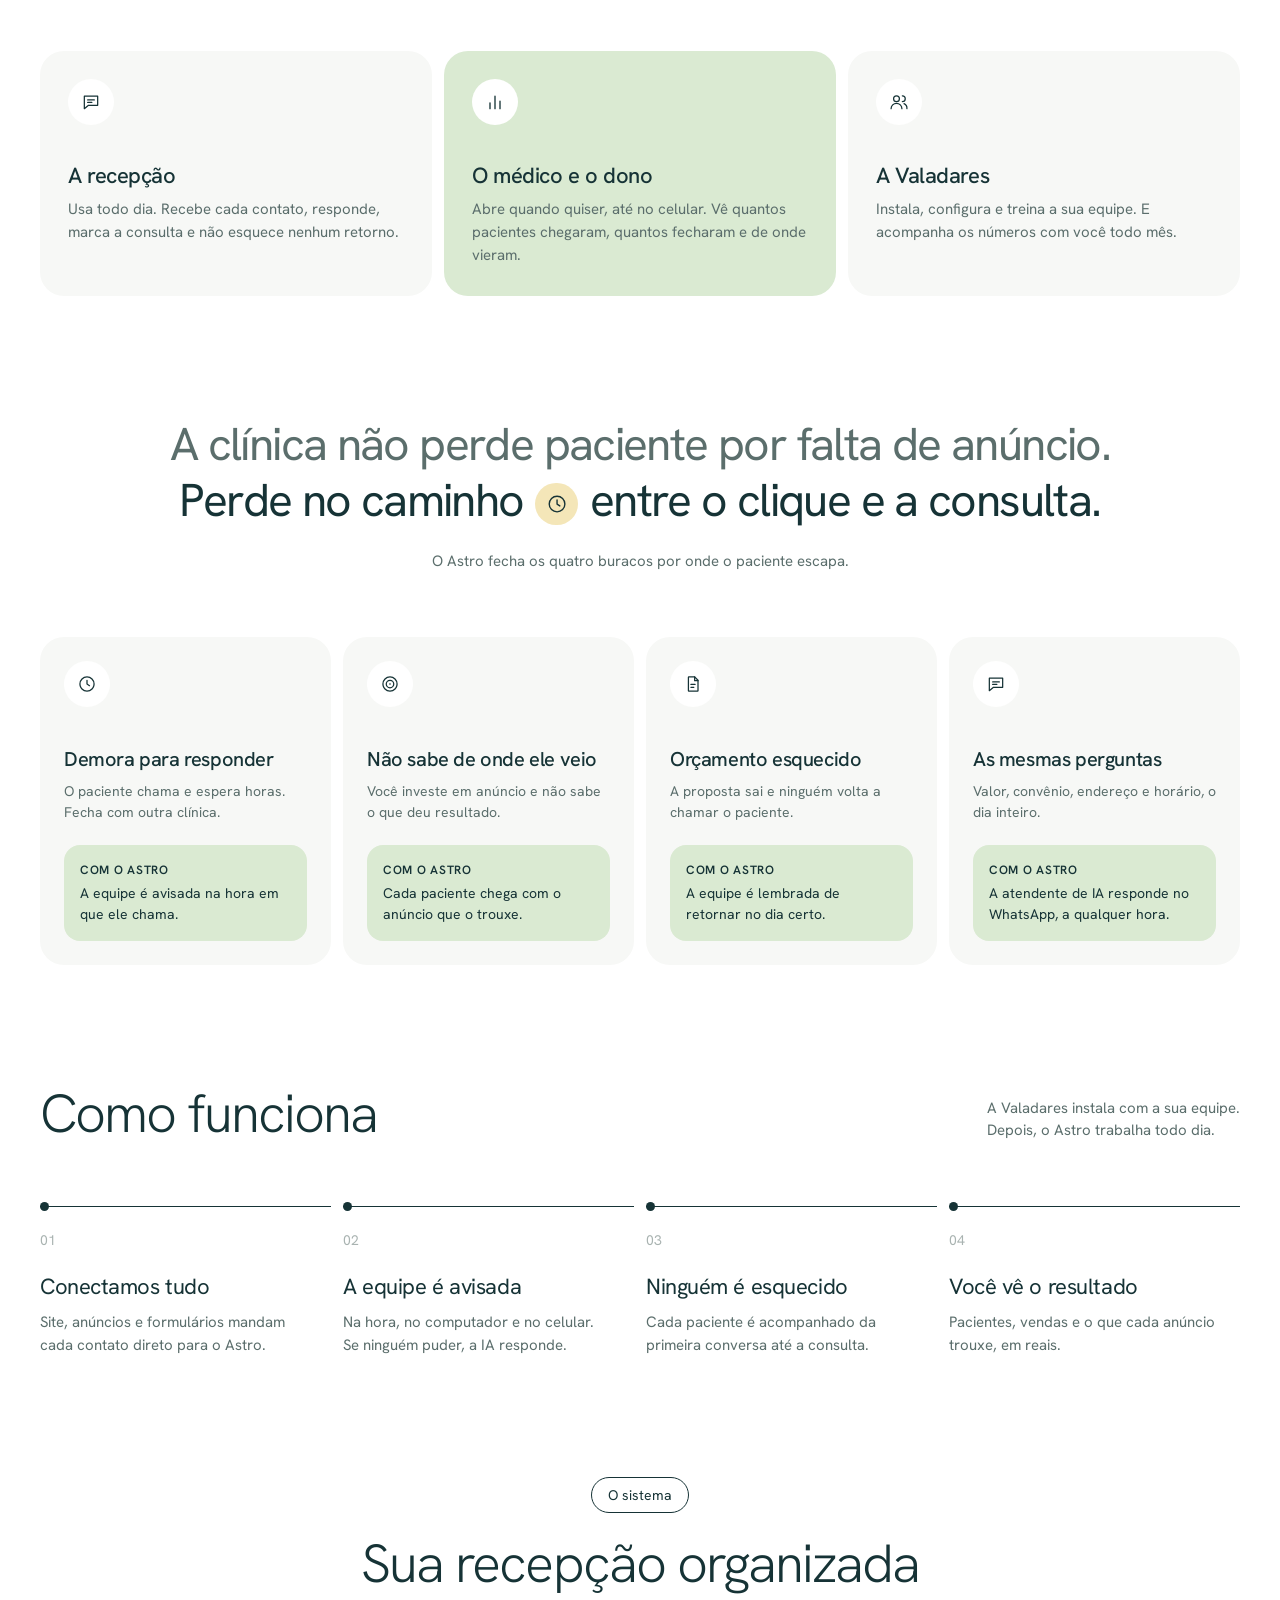
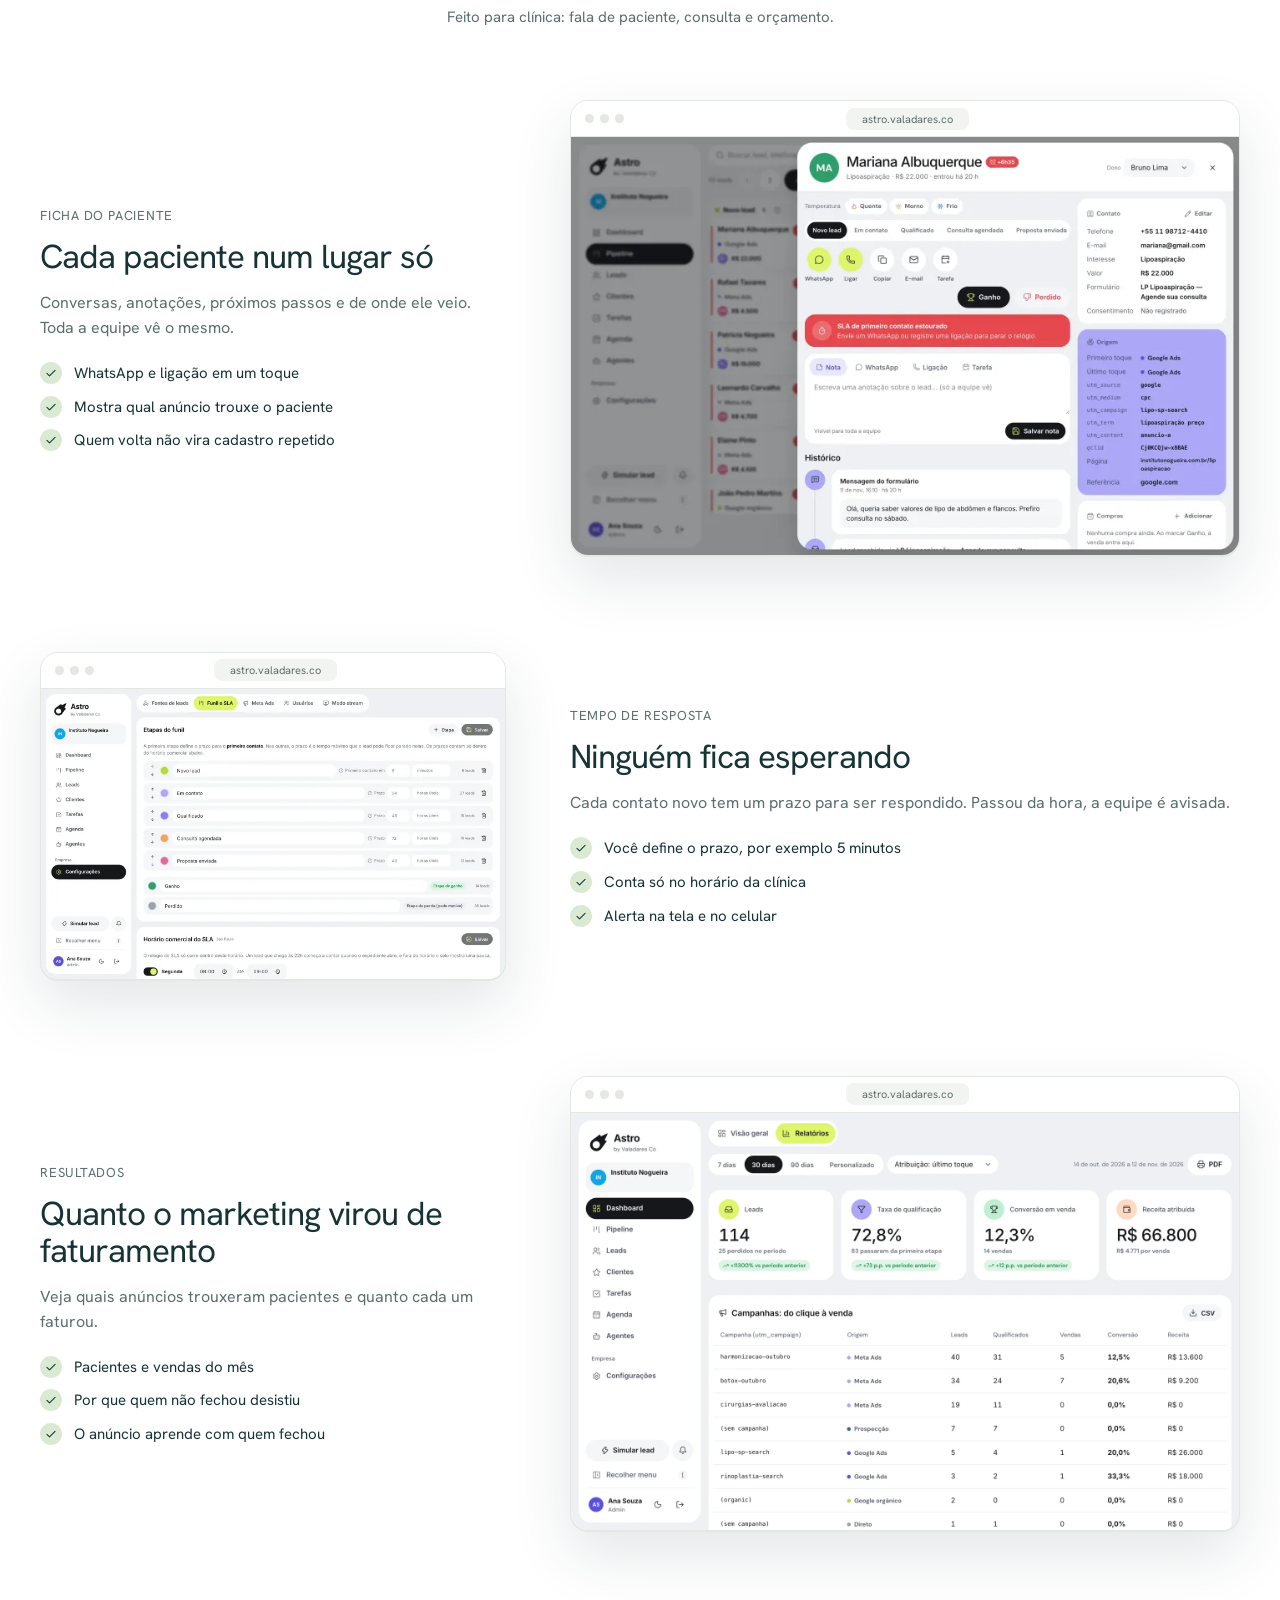
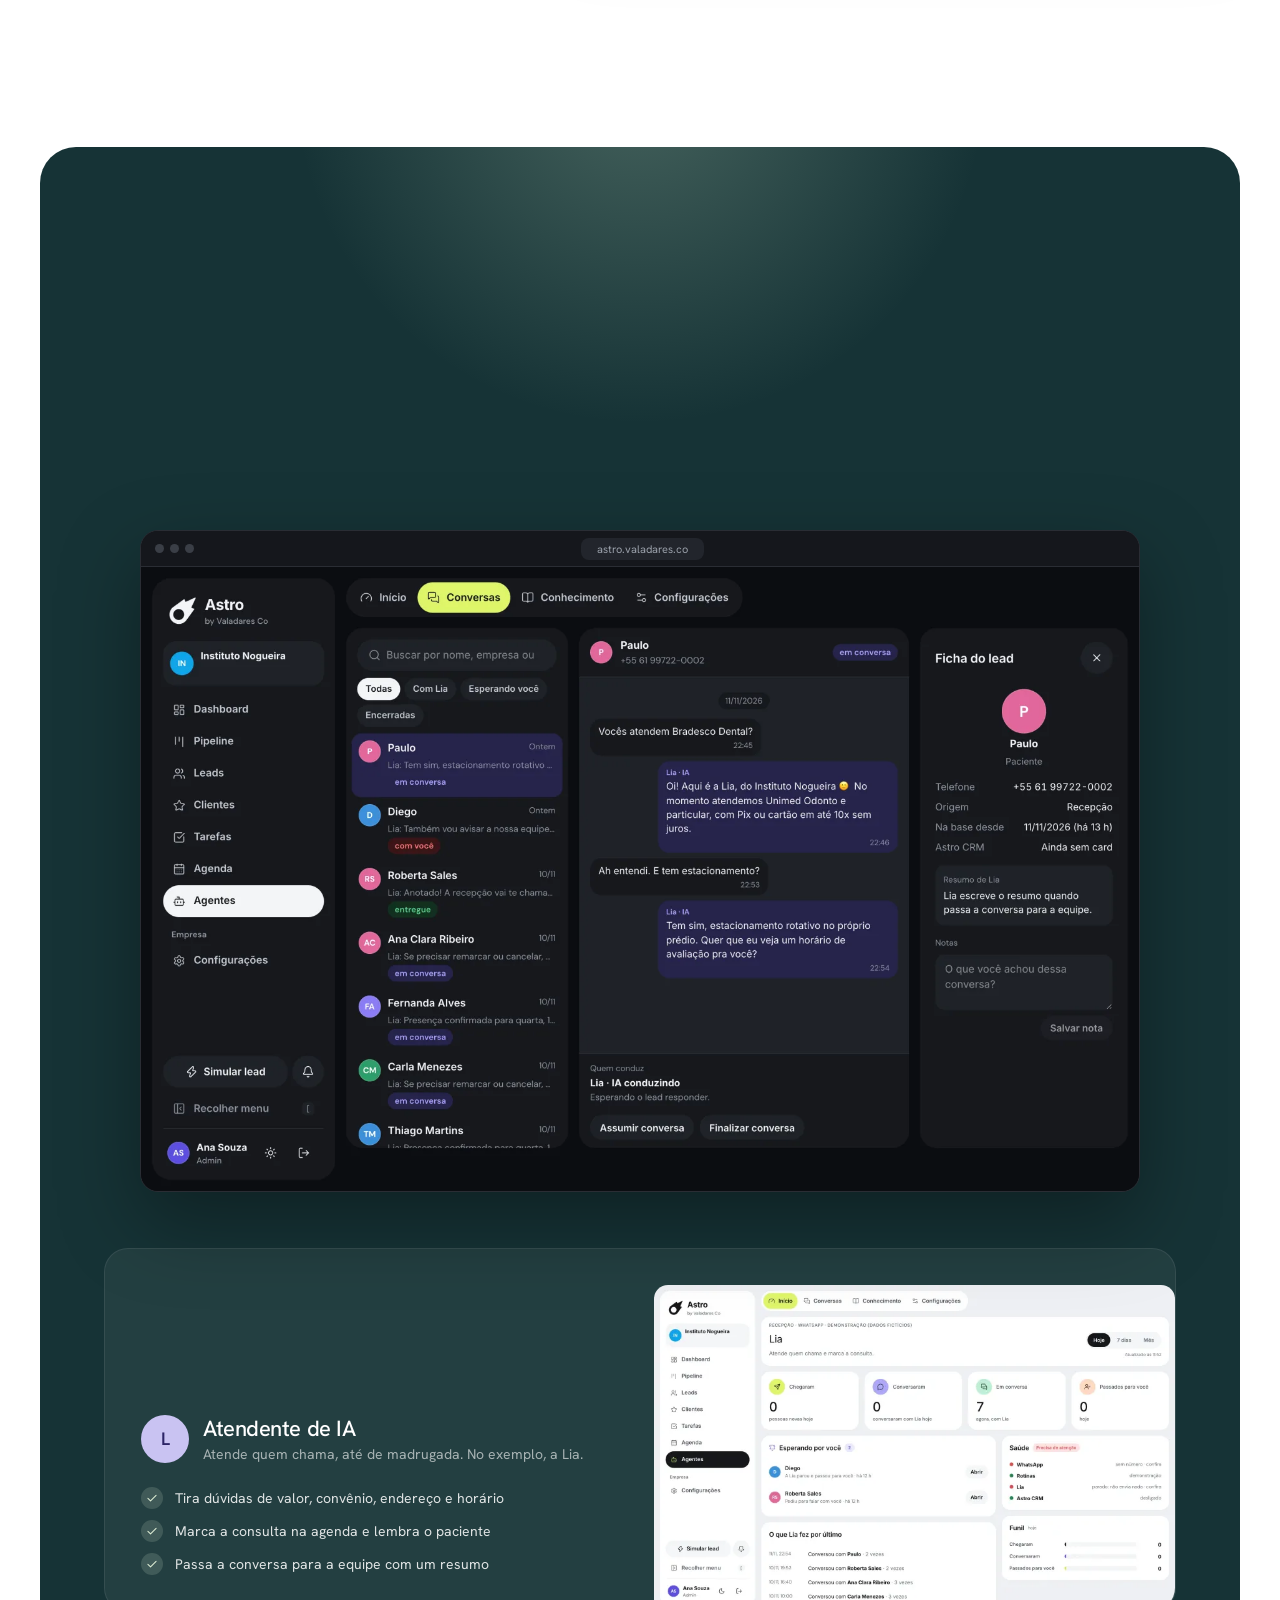
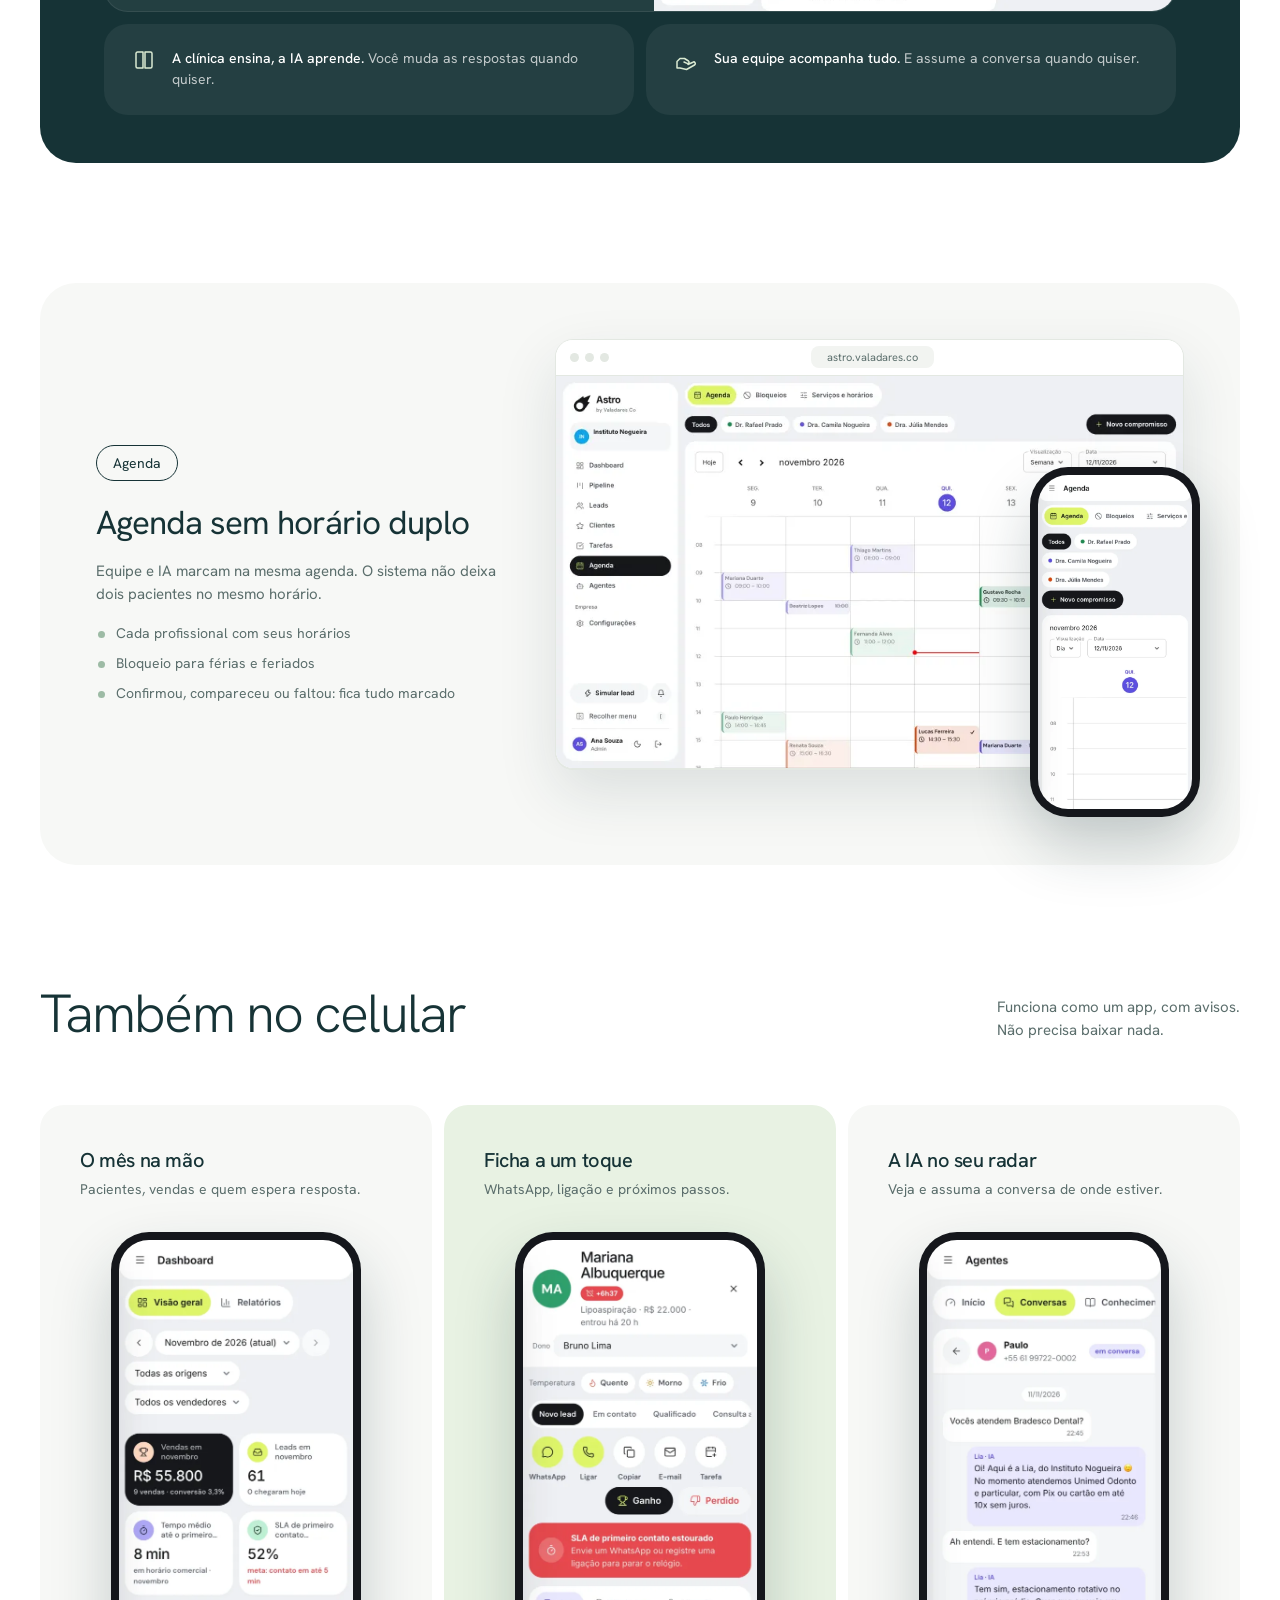
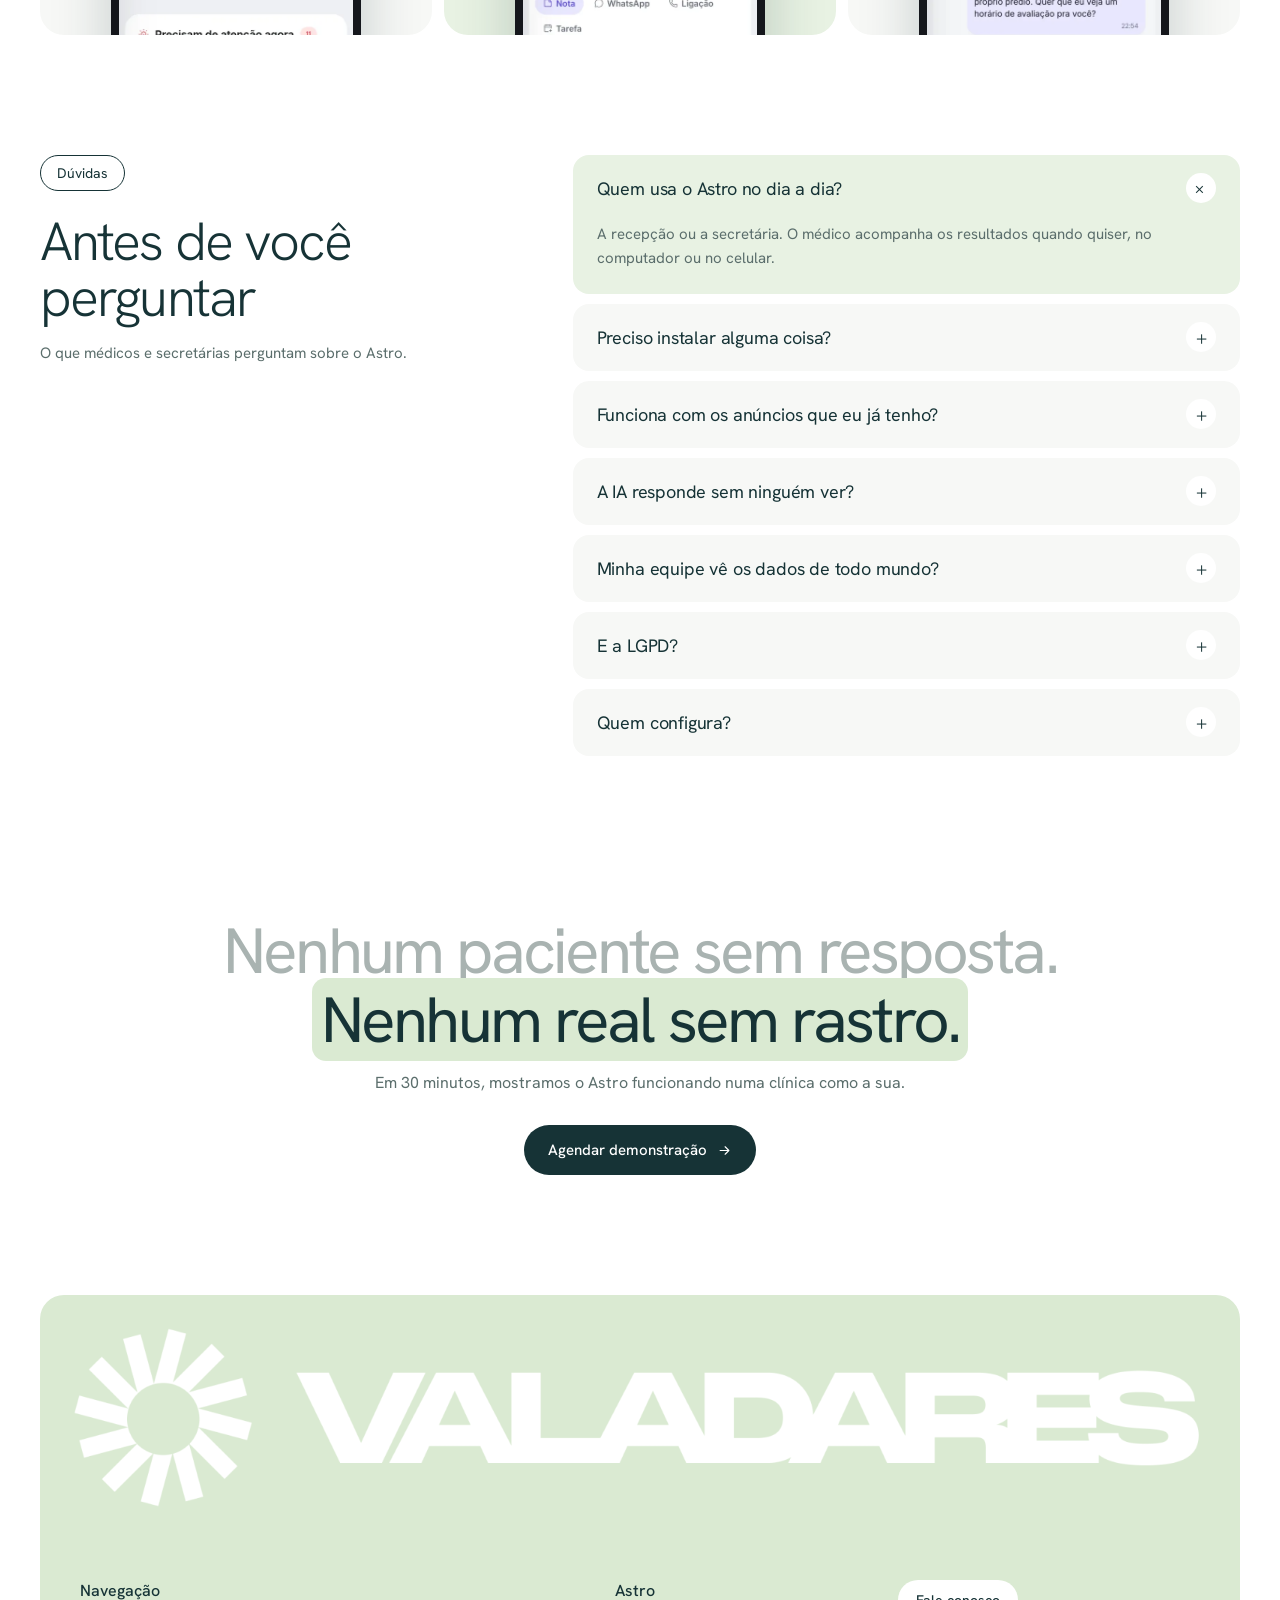
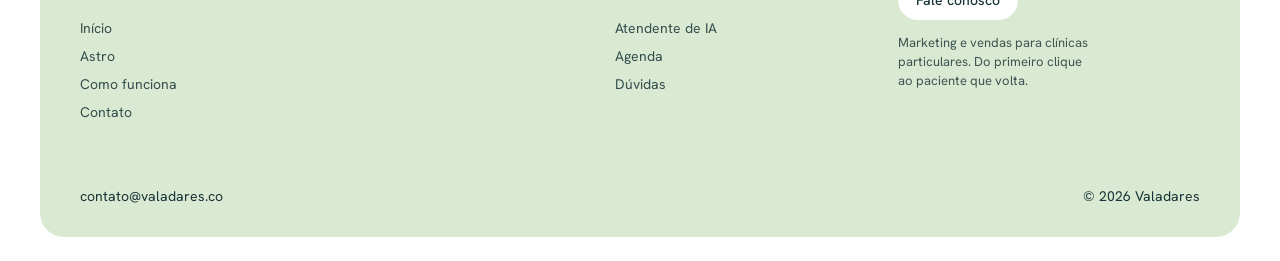
==== commit 89125852: "Desempenho: imagens no tamanho certo, fonte sem bloquear e acessibilidade - Imagens em WebP no taman" ====
--- a/astro/index.html
+++ b/astro/index.html
@@ -169,9 +169,11 @@
 
   <link rel="preconnect" href="https://fonts.googleapis.com">
   <link rel="preconnect" href="https://fonts.gstatic.com" crossorigin>
-  <link href="https://fonts.googleapis.com/css2?family=Hanken+Grotesk:wght@300;400;500;600&display=swap" rel="stylesheet">
-  <link rel="stylesheet" href="/styles.css?v=14">
-  <link rel="stylesheet" href="/astro/astro.css?v=6">
+  <!-- A fonte carrega sem travar a página: o texto aparece na hora e troca quando ela chega. -->
+  <link rel="preload" as="style" href="https://fonts.googleapis.com/css2?family=Hanken+Grotesk:wght@300;400;500;600&display=swap" onload="this.onload=null;this.rel='stylesheet'">
+  <noscript><link rel="stylesheet" href="https://fonts.googleapis.com/css2?family=Hanken+Grotesk:wght@300;400;500;600&display=swap"></noscript>
+  <link rel="stylesheet" href="/styles.css?v=15">
+  <link rel="stylesheet" href="/astro/astro.css?v=7">
 </head>
 <body>
 <noscript><img height="1" width="1" style="display:none" alt=""
@@ -214,7 +216,7 @@
   <!-- HERO ------------------------------------------------------------ -->
   <header class="ahero">
     <div class="nav">
-      <a href="/" class="nav__logo"><img src="/assets/brand/logo-verde.png" alt="Valadares"></a>
+      <a href="/" class="nav__logo"><img src="/assets/brand/logo-verde-400.webp" width="161" height="33" alt="Valadares"></a>
       <nav class="nav__links" id="navlinks">
         <a href="/">Início</a>
         <a href="#topo" class="is-active">Astro</a>
@@ -226,16 +228,16 @@
     </div>
 
     <div class="ahero__copy">
-      <span class="product reveal"><img src="/assets/brand/astro-light.svg" alt="">Astro <i>·</i> para clínicas e consultórios</span>
-      <h1 class="ahero__title reveal">Cada paciente atendido.<br><mark>Cada real rastreado.</mark></h1>
-      <p class="ahero__sub reveal">O sistema onde a sua recepção atende, agenda e acompanha cada paciente. E onde você vê quanto o marketing virou de faturamento.</p>
-      <div class="ahero__ctas reveal">
+      <span class="product"><img src="/assets/brand/astro-light.svg" alt="">Astro <i>·</i> para clínicas e consultórios</span>
+      <h1 class="ahero__title">Cada paciente atendido.<br><mark>Cada real rastreado.</mark></h1>
+      <p class="ahero__sub">O sistema onde a sua recepção atende, agenda e acompanha cada paciente. E onde você vê quanto o marketing virou de faturamento.</p>
+      <div class="ahero__ctas">
         <a href="/form/" class="btn btn--dark">Agendar demonstração <svg><use href="#i-arrow"/></svg></a>
       </div>
     </div>
 
     <!-- Abas que trocam a tela mostrada (inspiração: Kommo) -->
-    <div class="shots reveal">
+    <div class="shots">
       <div class="tabs" role="tablist" aria-label="Telas do Astro">
         <button class="tab is-active" role="tab" aria-selected="true" aria-controls="shot-0" id="tab-0"><svg><use href="#i-grid"/></svg>Resultados</button>
         <button class="tab" role="tab" aria-selected="false" aria-controls="shot-1" id="tab-1" tabindex="-1"><svg><use href="#i-cols"/></svg>Pacientes</button>
@@ -247,18 +249,20 @@
         <div class="browser browser--hero">
           <div class="browser__bar"><i></i><i></i><i></i><span>astro.valadares.co</span></div>
           <div class="browser__screen">
-            <img id="shot-0" role="tabpanel" aria-labelledby="tab-0" class="is-on" src="/assets/img/astro/dashboard.webp" width="1600" height="1000" fetchpriority="high" alt="Painel do Astro com as vendas do mês, os pacientes novos e o tempo de resposta da equipe">
-            <img id="shot-1" role="tabpanel" aria-labelledby="tab-1" src="/assets/img/astro/pipeline.webp" width="1600" height="1000" alt="Pacientes em andamento no Astro, organizados por etapa até a consulta" loading="lazy">
-            <img id="shot-2" role="tabpanel" aria-labelledby="tab-2" src="/assets/img/astro/agente-recepcao-conversa.webp" width="1600" height="1000" alt="Conversa no WhatsApp entre um paciente e a atendente de IA do Astro" loading="lazy">
-            <img id="shot-3" role="tabpanel" aria-labelledby="tab-3" src="/assets/img/astro/relatorios.webp" width="1600" height="1000" alt="Relatório do Astro com quanto cada anúncio trouxe de pacientes e faturamento" loading="lazy">
+            <img id="shot-0" role="tabpanel" aria-labelledby="tab-0" class="is-on" src="/assets/img/astro/dashboard-800.webp" srcset="/assets/img/astro/dashboard-800.webp 800w, /assets/img/astro/dashboard.webp 1600w" sizes="(max-width: 900px) 100vw, 1100px" width="1600" height="1000" fetchpriority="high" alt="Painel do Astro com as vendas do mês, os pacientes novos e o tempo de resposta da equipe">
+            <img id="shot-1" role="tabpanel" aria-labelledby="tab-1" data-src="/assets/img/astro/pipeline-800.webp" data-srcset="/assets/img/astro/pipeline-800.webp 800w, /assets/img/astro/pipeline.webp 1600w" sizes="(max-width: 900px) 100vw, 1100px" width="1600" height="1000" alt="Pacientes em andamento no Astro, organizados por etapa até a consulta">
+            <img id="shot-2" role="tabpanel" aria-labelledby="tab-2" data-src="/assets/img/astro/agente-recepcao-conversa-800.webp" data-srcset="/assets/img/astro/agente-recepcao-conversa-800.webp 800w, /assets/img/astro/agente-recepcao-conversa.webp 1600w" sizes="(max-width: 900px) 100vw, 1100px" width="1600" height="1000" alt="Conversa no WhatsApp entre um paciente e a atendente de IA do Astro">
+            <img id="shot-3" role="tabpanel" aria-labelledby="tab-3" data-src="/assets/img/astro/relatorios-800.webp" data-srcset="/assets/img/astro/relatorios-800.webp 800w, /assets/img/astro/relatorios.webp 1600w" sizes="(max-width: 900px) 100vw, 1100px" width="1600" height="1000" alt="Relatório do Astro com quanto cada anúncio trouxe de pacientes e faturamento">
           </div>
         </div>
         <div class="phone phone--hero">
-          <img src="/assets/img/astro/celular-pipeline.webp" width="800" height="1731" alt="Pacientes em andamento no Astro, no celular">
+          <img src="/assets/img/astro/celular-pipeline-500.webp" srcset="/assets/img/astro/celular-pipeline-500.webp 500w, /assets/img/astro/celular-pipeline.webp 800w" sizes="210px" width="500" height="1083" alt="Pacientes em andamento no Astro, no celular" loading="lazy">
         </div>
       </div>
     </div>
   </header>
+
+  <main>
 
   <!-- QUEM USA -------------------------------------------------------- -->
   <section class="section" id="quem-usa">
@@ -355,7 +359,7 @@
       </div>
       <div class="browser">
         <div class="browser__bar"><i></i><i></i><i></i><span>astro.valadares.co</span></div>
-        <img src="/assets/img/astro/pipeline-lead.webp" width="1600" height="1000" alt="Ficha de uma paciente no Astro com contato, anotações, histórico e o anúncio que a trouxe" loading="lazy">
+        <img src="/assets/img/astro/pipeline-lead-800.webp" srcset="/assets/img/astro/pipeline-lead-800.webp 800w, /assets/img/astro/pipeline-lead.webp 1600w" sizes="(max-width: 900px) 100vw, 700px" width="1600" height="1000" alt="Ficha de uma paciente no Astro com contato, anotações, histórico e o anúncio que a trouxe" loading="lazy">
       </div>
     </div>
 
@@ -372,7 +376,7 @@
       </div>
       <div class="browser">
         <div class="browser__bar"><i></i><i></i><i></i><span>astro.valadares.co</span></div>
-        <img src="/assets/img/astro/config-funil-sla.webp" width="1600" height="1000" alt="Configuração do Astro com o prazo de 5 minutos para responder cada contato novo" loading="lazy">
+        <img src="/assets/img/astro/config-funil-sla-800.webp" srcset="/assets/img/astro/config-funil-sla-800.webp 800w, /assets/img/astro/config-funil-sla.webp 1600w" sizes="(max-width: 900px) 100vw, 700px" width="1600" height="1000" alt="Configuração do Astro com o prazo de 5 minutos para responder cada contato novo" loading="lazy">
       </div>
     </div>
 
@@ -389,7 +393,7 @@
       </div>
       <div class="browser">
         <div class="browser__bar"><i></i><i></i><i></i><span>astro.valadares.co</span></div>
-        <img src="/assets/img/astro/relatorios.webp" width="1600" height="1000" alt="Relatório do Astro com pacientes, vendas e faturamento por anúncio" loading="lazy">
+        <img src="/assets/img/astro/relatorios-800.webp" srcset="/assets/img/astro/relatorios-800.webp 800w, /assets/img/astro/relatorios.webp 1600w" sizes="(max-width: 900px) 100vw, 700px" width="1600" height="1000" alt="Relatório do Astro com pacientes, vendas e faturamento por anúncio" loading="lazy">
       </div>
     </div>
   </section>
@@ -411,7 +415,7 @@
 
       <div class="browser browser--dark reveal">
         <div class="browser__bar"><i></i><i></i><i></i><span>astro.valadares.co</span></div>
-        <img src="/assets/img/astro/escuro-agente-recepcao-conversa.webp" width="1600" height="1000" alt="Atendente de IA do Astro conversando com um paciente no WhatsApp, com o botão para a equipe assumir a conversa" loading="lazy">
+        <img src="/assets/img/astro/escuro-agente-recepcao-conversa-800.webp" srcset="/assets/img/astro/escuro-agente-recepcao-conversa-800.webp 800w, /assets/img/astro/escuro-agente-recepcao-conversa.webp 1600w" sizes="(max-width: 900px) 100vw, 1000px" width="1600" height="1000" alt="Atendente de IA do Astro conversando com um paciente no WhatsApp, com o botão para a equipe assumir a conversa" loading="lazy">
       </div>
 
       <div class="agents agents--one">
@@ -427,7 +431,7 @@
               <li><svg><use href="#i-check"/></svg>Passa a conversa para a equipe com um resumo</li>
             </ul>
           </div>
-          <img src="/assets/img/astro/agente-recepcao-inicio.webp" width="1600" height="1000" alt="Tela da atendente de IA com as conversas que esperam a equipe" loading="lazy">
+          <img src="/assets/img/astro/agente-recepcao-inicio-800.webp" srcset="/assets/img/astro/agente-recepcao-inicio-800.webp 800w, /assets/img/astro/agente-recepcao-inicio.webp 1600w" sizes="(max-width: 900px) 100vw, 520px" width="1600" height="1000" alt="Tela da atendente de IA com as conversas que esperam a equipe" loading="lazy">
         </article>
       </div>
 
@@ -454,10 +458,10 @@
       <div class="agenda__media">
         <div class="browser">
           <div class="browser__bar"><i></i><i></i><i></i><span>astro.valadares.co</span></div>
-          <img src="/assets/img/astro/agenda.webp" width="1600" height="1000" alt="Agenda semanal do Astro com três profissionais e as consultas marcadas" loading="lazy">
+          <img src="/assets/img/astro/agenda-800.webp" srcset="/assets/img/astro/agenda-800.webp 800w, /assets/img/astro/agenda.webp 1600w" sizes="(max-width: 900px) 100vw, 700px" width="1600" height="1000" alt="Agenda semanal do Astro com três profissionais e as consultas marcadas" loading="lazy">
         </div>
         <div class="phone phone--sm">
-          <img src="/assets/img/astro/celular-agenda.webp" width="800" height="1731" alt="Agenda do Astro no celular" loading="lazy">
+          <img src="/assets/img/astro/celular-agenda-500.webp" srcset="/assets/img/astro/celular-agenda-500.webp 500w, /assets/img/astro/celular-agenda.webp 800w" sizes="250px" width="500" height="1083" alt="Agenda do Astro no celular" loading="lazy">
         </div>
       </div>
     </div>
@@ -471,15 +475,15 @@
     </div>
     <div class="phones">
       <figure class="reveal">
-        <div class="phone"><img src="/assets/img/astro/celular-dashboard.webp" width="800" height="1731" alt="Resultados do mês no celular" loading="lazy"></div>
+        <div class="phone"><img src="/assets/img/astro/celular-dashboard-500.webp" srcset="/assets/img/astro/celular-dashboard-500.webp 500w, /assets/img/astro/celular-dashboard.webp 800w" sizes="250px" width="500" height="1083" alt="Resultados do mês no celular" loading="lazy"></div>
         <figcaption><b>O mês na mão</b>Pacientes, vendas e quem espera resposta.</figcaption>
       </figure>
       <figure class="reveal">
-        <div class="phone"><img src="/assets/img/astro/celular-pipeline-lead.webp" width="800" height="1731" alt="Ficha de um paciente no celular" loading="lazy"></div>
+        <div class="phone"><img src="/assets/img/astro/celular-pipeline-lead-500.webp" srcset="/assets/img/astro/celular-pipeline-lead-500.webp 500w, /assets/img/astro/celular-pipeline-lead.webp 800w" sizes="250px" width="500" height="1083" alt="Ficha de um paciente no celular" loading="lazy"></div>
         <figcaption><b>Ficha a um toque</b>WhatsApp, ligação e próximos passos.</figcaption>
       </figure>
       <figure class="reveal">
-        <div class="phone"><img src="/assets/img/astro/celular-agente-recepcao-conversa.webp" width="800" height="1731" alt="Conversa da atendente de IA no celular" loading="lazy"></div>
+        <div class="phone"><img src="/assets/img/astro/celular-agente-recepcao-conversa-500.webp" srcset="/assets/img/astro/celular-agente-recepcao-conversa-500.webp 500w, /assets/img/astro/celular-agente-recepcao-conversa.webp 800w" sizes="250px" width="500" height="1083" alt="Conversa da atendente de IA no celular" loading="lazy"></div>
         <figcaption><b>A IA no seu radar</b>Veja e assuma a conversa de onde estiver.</figcaption>
       </figure>
     </div>
@@ -533,20 +537,22 @@
     <a href="/form/" class="btn btn--dark reveal">Agendar demonstração <svg><use href="#i-arrow"/></svg></a>
   </section>
 
+  </main>
+
   <!-- FOOTER ---------------------------------------------------------- -->
   <footer class="footer">
-    <img src="/assets/brand/logo-branco.png" alt="Valadares" class="footer__logo">
+    <img src="/assets/brand/logo-branco-1600.webp" width="1600" height="327" alt="Valadares" class="footer__logo" loading="lazy">
 
     <div class="footer__cols">
       <div>
-        <h4>Navegação</h4>
+        <h3>Navegação</h3>
         <a href="/">Início</a>
         <a href="#topo">Astro</a>
         <a href="#como">Como funciona</a>
         <a href="/form/">Contato</a>
       </div>
       <div>
-        <h4>Astro</h4>
+        <h3>Astro</h3>
         <a href="#ia">Atendente de IA</a>
         <a href="#agenda">Agenda</a>
         <a href="#faq">Dúvidas</a>
@@ -565,6 +571,6 @@
 
 </div>
 
-<script src="/astro/astro.js?v=3"></script>
+<script src="/astro/astro.js?v=4"></script>
 </body>
 </html>
--- a/styles.css
+++ b/styles.css
@@ -36,7 +36,7 @@
   -webkit-font-smoothing: antialiased;
   overflow-x: hidden;
 }
-img { display: block; max-width: 100%; }
+img { display: block; max-width: 100%; height: auto; }
 a { color: inherit; text-decoration: none; }
 button, input, select { font: inherit; color: inherit; }
 svg { width: 1em; height: 1em; flex: none; }
@@ -504,7 +504,7 @@
   box-shadow: 0 8px 20px rgba(22, 51, 54, .06);
 }
 .funnel__loop svg { width: 24px; height: 24px; padding: 4px; border-radius: 50%; background: var(--menta); }
-.funnel__note { font-size: 12px; color: var(--cinza-txt); text-align: right; margin: 10px 4px 0; }
+.funnel__note { font-size: 12px; color: var(--tinta-2); text-align: right; margin: 10px 4px 0; }
 
 @media (max-width: 1100px) {
   .funnel { grid-template-columns: 1fr; max-width: 440px; margin: 0 auto; gap: 56px; padding: 32px 24px 36px; }
@@ -630,7 +630,7 @@
 .step__line.is-done i { background: var(--salvia); }
 
 .journey__body { display: grid; grid-template-columns: 1fr 1.15fr; gap: 56px; align-items: center; }
-.journey__n { display: block; font-size: 14px; color: var(--cinza-txt); margin-bottom: 14px; }
+.journey__n { display: block; font-size: 14px; color: var(--tinta-2); margin-bottom: 14px; }
 .journey__text p { color: var(--tinta-2); font-size: 18px; line-height: 1.55; max-width: 440px; margin: 18px 0 32px; min-height: 4.7em; }
 .journey__nav { display: flex; gap: 10px; }
 .journey__nav .circle { width: 52px; height: 52px; }
@@ -921,12 +921,12 @@
   gap: 32px;
   padding: 24px 40px 56px;
 }
-.footer h4 { font-size: 16px; font-weight: 500; margin: 0 0 18px; }
-.footer__cols a { display: block; font-size: 14px; margin-bottom: 10px; opacity: .8; transition: opacity .2s; }
+.footer h3, .footer h4 { font-size: 16px; font-weight: 500; margin: 0 0 18px; }
+.footer__cols a { display: block; font-size: 14px; margin-bottom: 10px; opacity: .85; transition: opacity .2s; }
 .footer__cols a:hover { opacity: 1; }
 .footer__cta { display: flex; flex-direction: column; align-items: flex-start; gap: 14px; }
 .footer__cta .btn { opacity: 1; margin: 0; }
-.footer__cta p { font-size: 13px; color: var(--tinta-2); margin: 0; max-width: 200px; line-height: 1.45; }
+.footer__cta p { font-size: 13px; color: #3E5453; margin: 0; max-width: 200px; line-height: 1.45; }
 .footer__bottom {
   display: grid;
   grid-template-columns: 1fr auto;
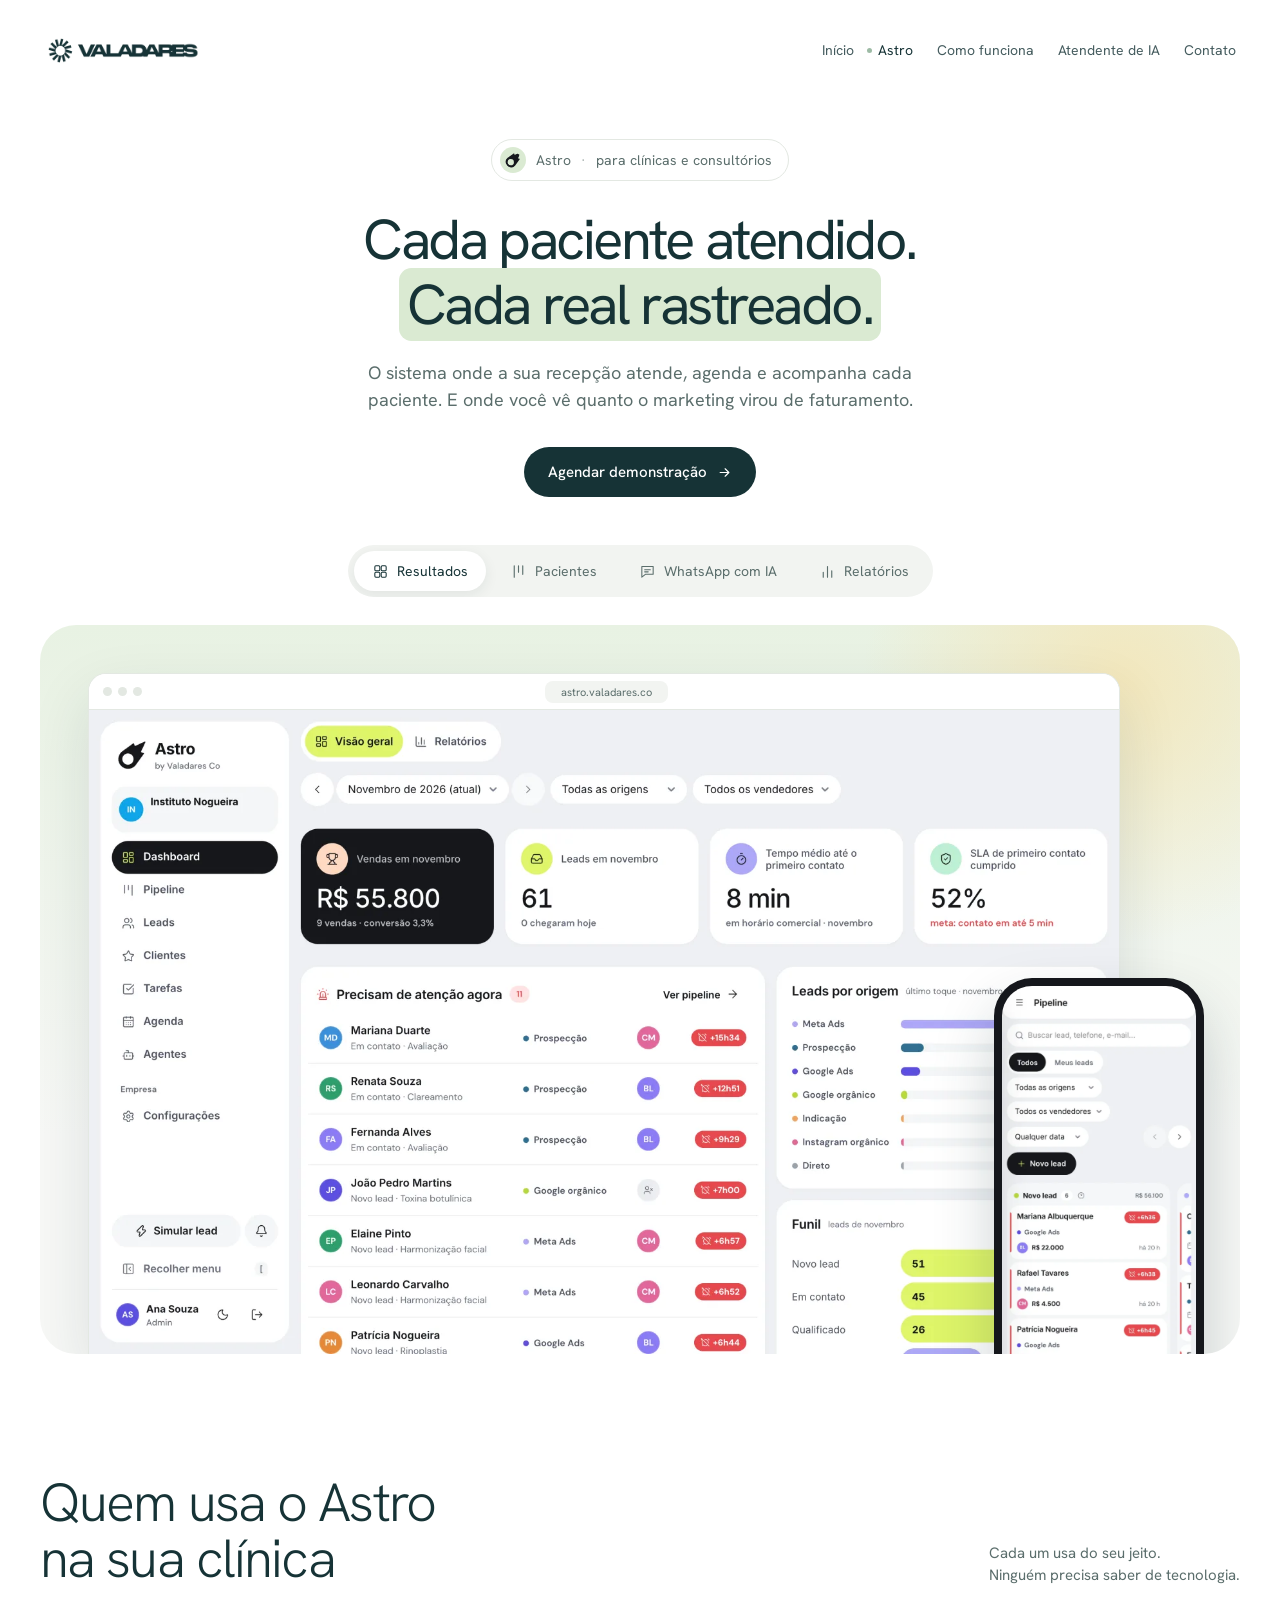
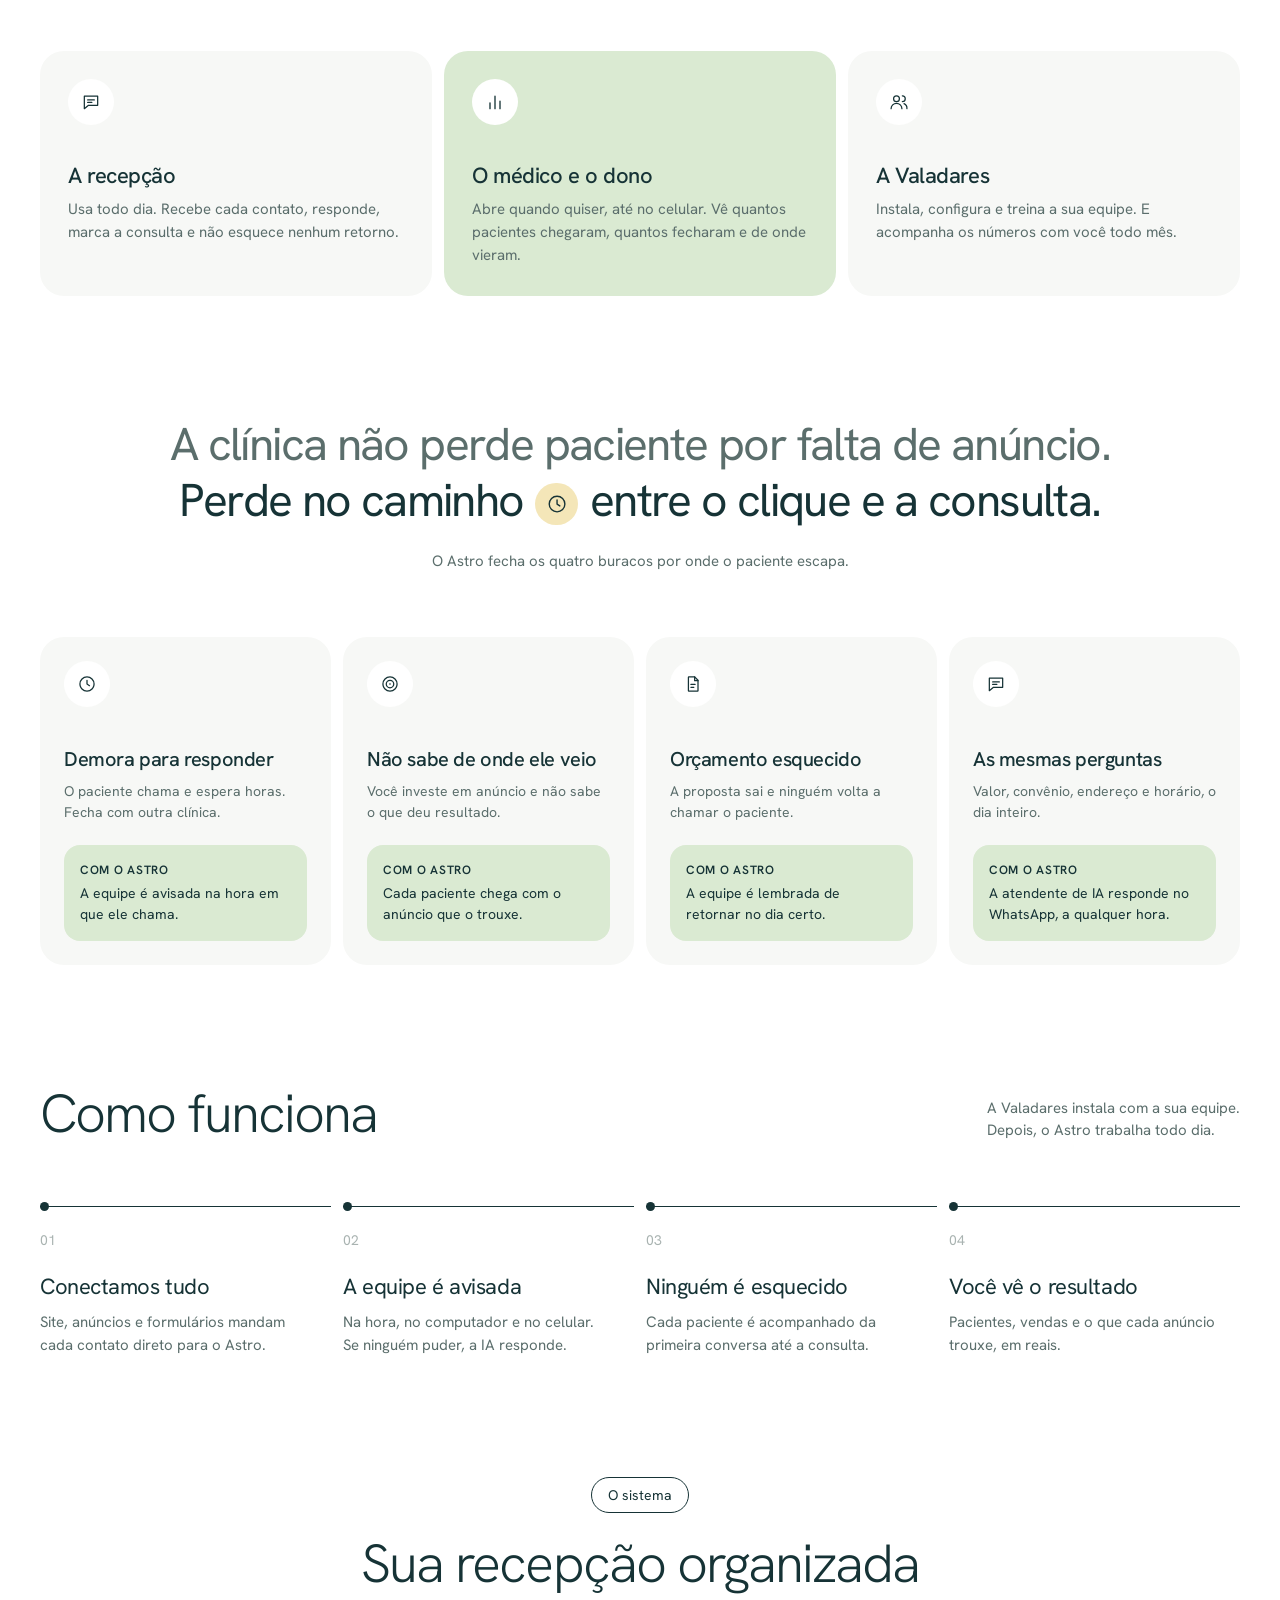
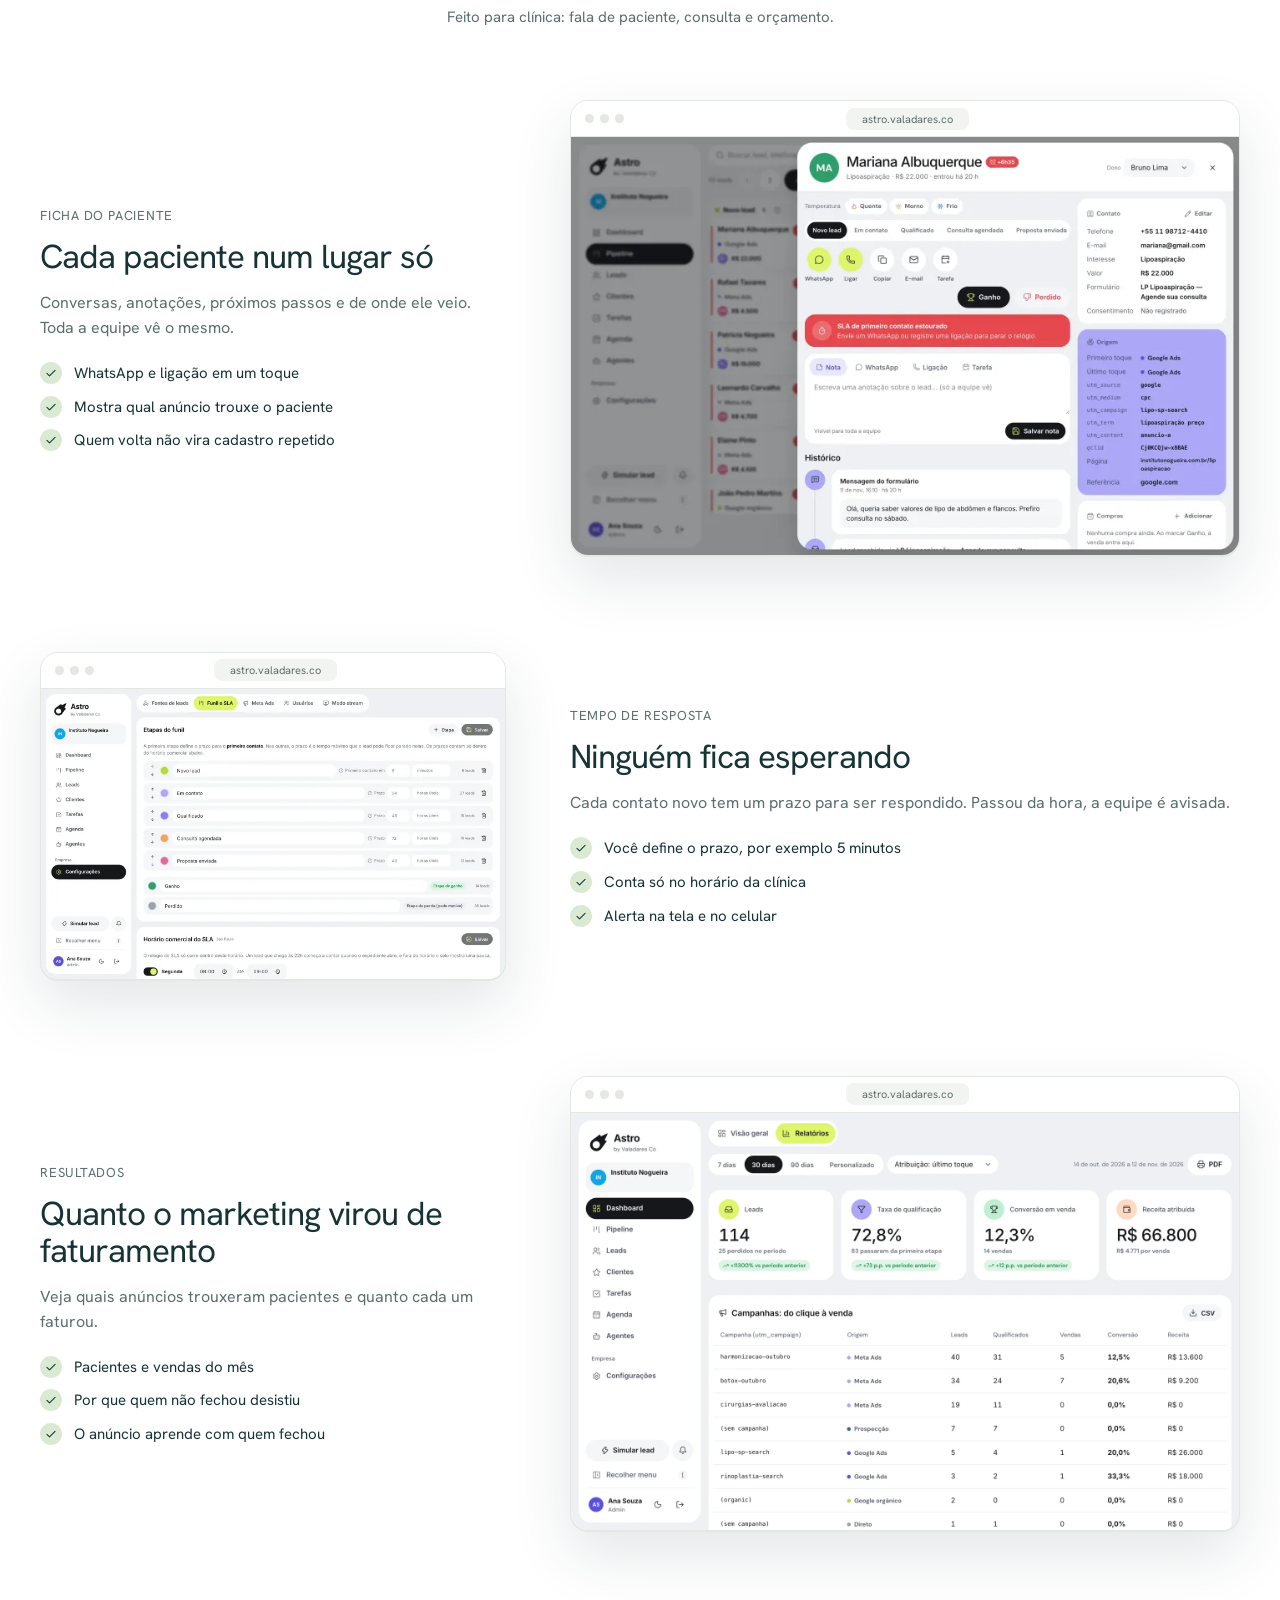
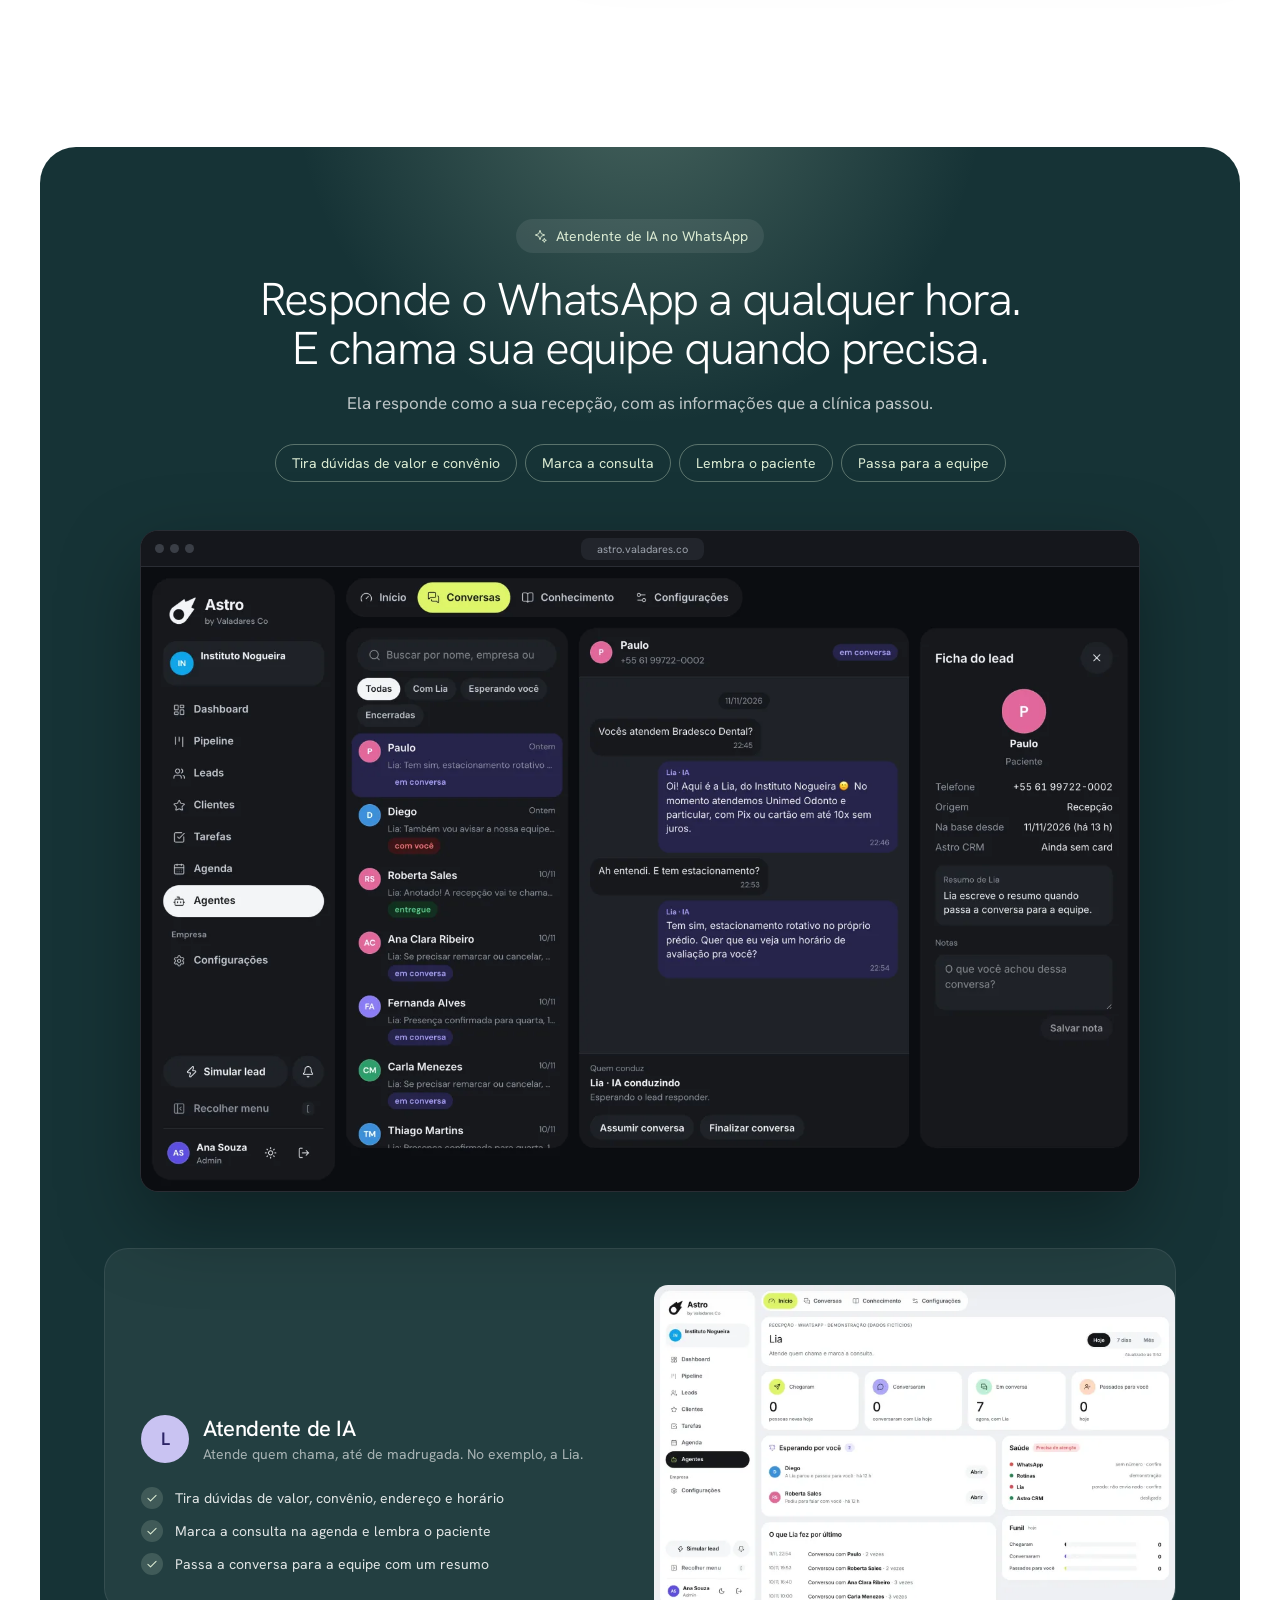
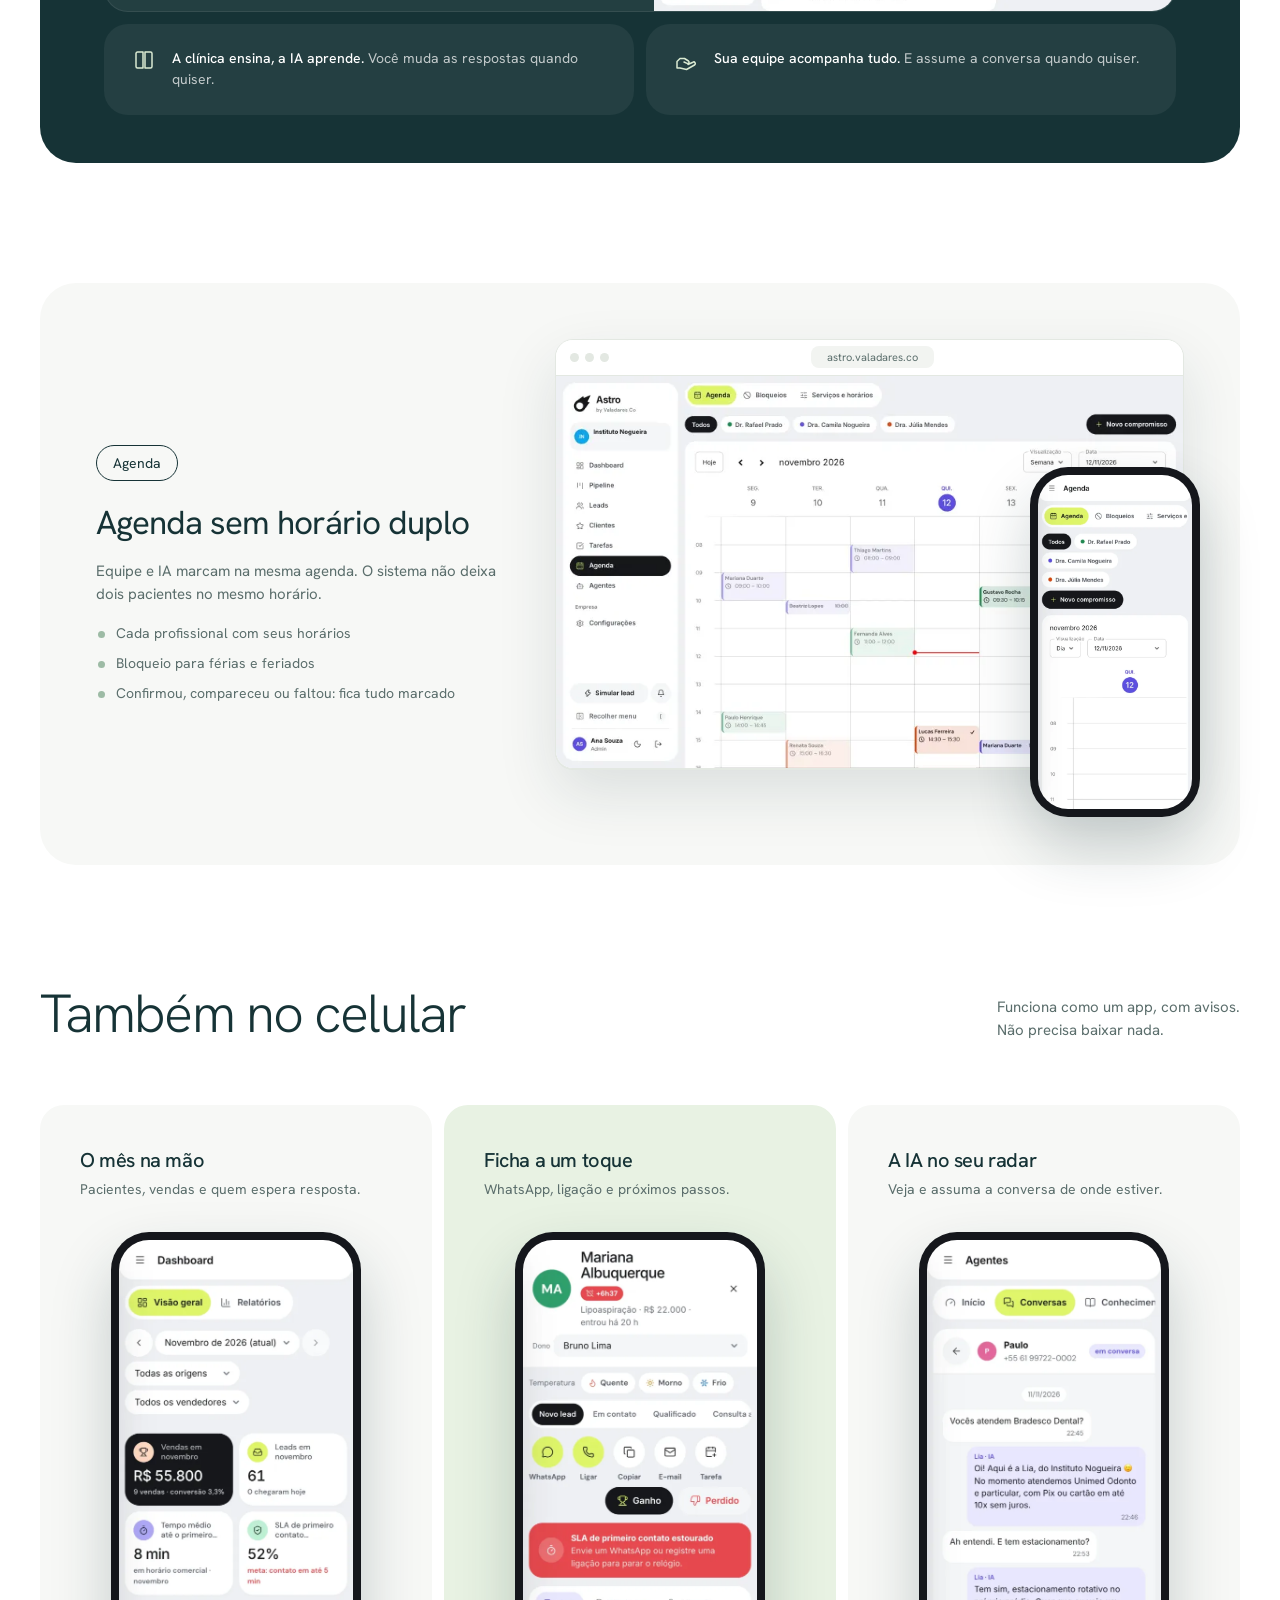
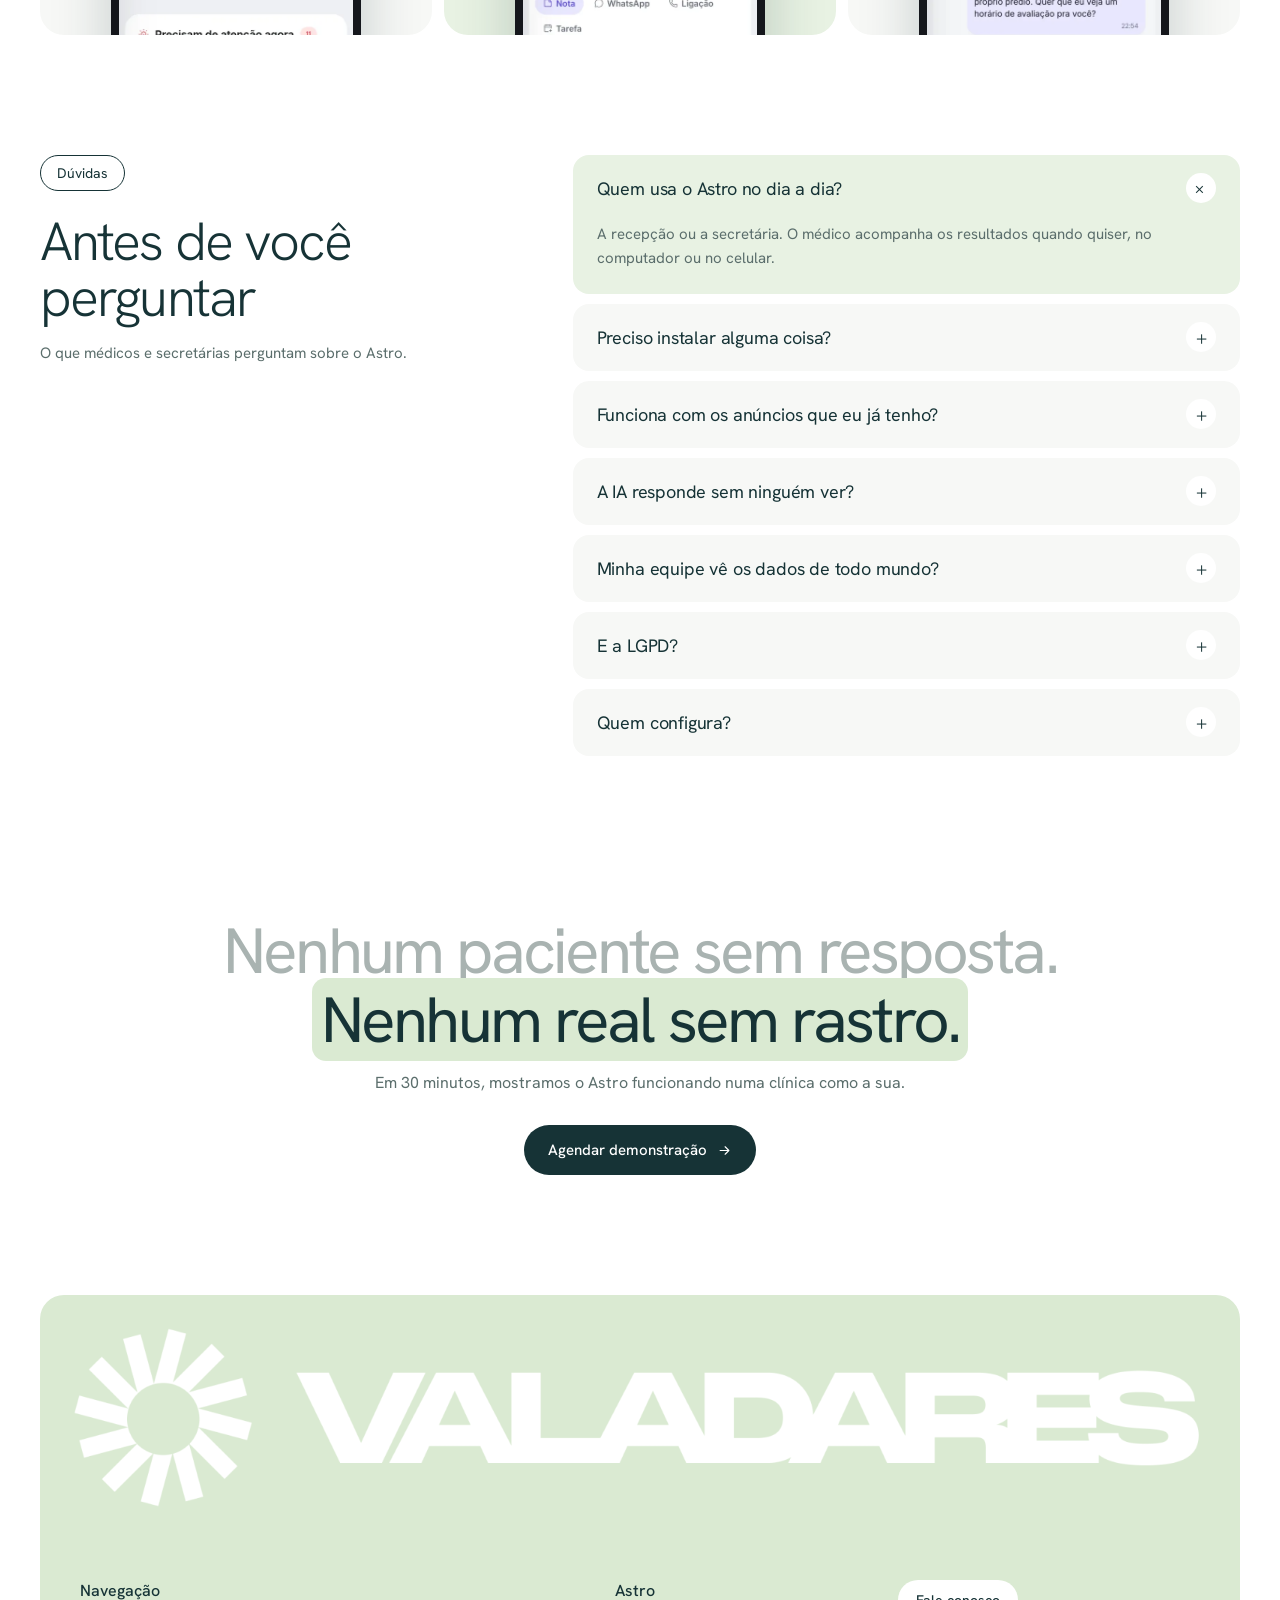
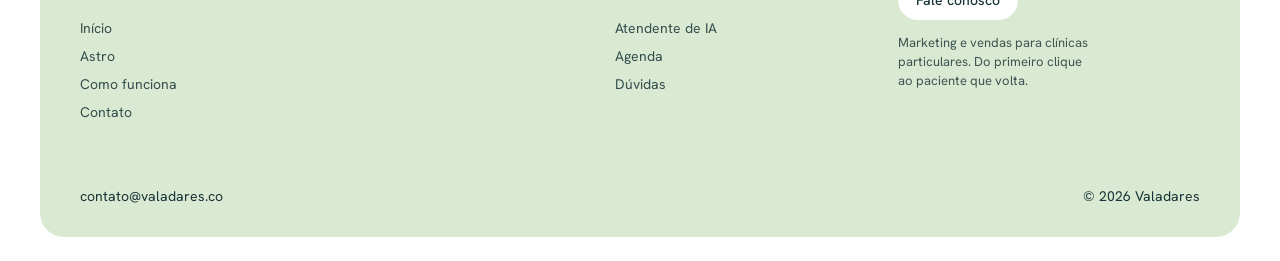
==== commit 2e7bd562: "Hero da Home com foto de consulta e um só CTA - Foto nova (Unsplash) em WebP 1200/700 px; versões da" ====
--- a/astro/index.html
+++ b/astro/index.html
@@ -172,7 +172,7 @@
   <!-- A fonte carrega sem travar a página: o texto aparece na hora e troca quando ela chega. -->
   <link rel="preload" as="style" href="https://fonts.googleapis.com/css2?family=Hanken+Grotesk:wght@300;400;500;600&display=swap" onload="this.onload=null;this.rel='stylesheet'">
   <noscript><link rel="stylesheet" href="https://fonts.googleapis.com/css2?family=Hanken+Grotesk:wght@300;400;500;600&display=swap"></noscript>
-  <link rel="stylesheet" href="/styles.css?v=15">
+  <link rel="stylesheet" href="/styles.css?v=16">
   <link rel="stylesheet" href="/astro/astro.css?v=7">
 </head>
 <body>
--- a/styles.css
+++ b/styles.css
@@ -291,8 +291,7 @@
   background: var(--nevoa);
   min-height: 560px;
 }
-.hero__img { position: absolute; inset: 0; width: 100%; height: 100%; object-fit: cover; object-position: 60% 30%; }
-.hero__top { position: absolute; top: 18px; right: 18px; display: flex; gap: 10px; align-items: center; }
+.hero__img { position: absolute; inset: 0; width: 100%; height: 100%; object-fit: cover; object-position: 40% 35%; }
 .hero__cards {
   position: absolute;
   right: 18px;
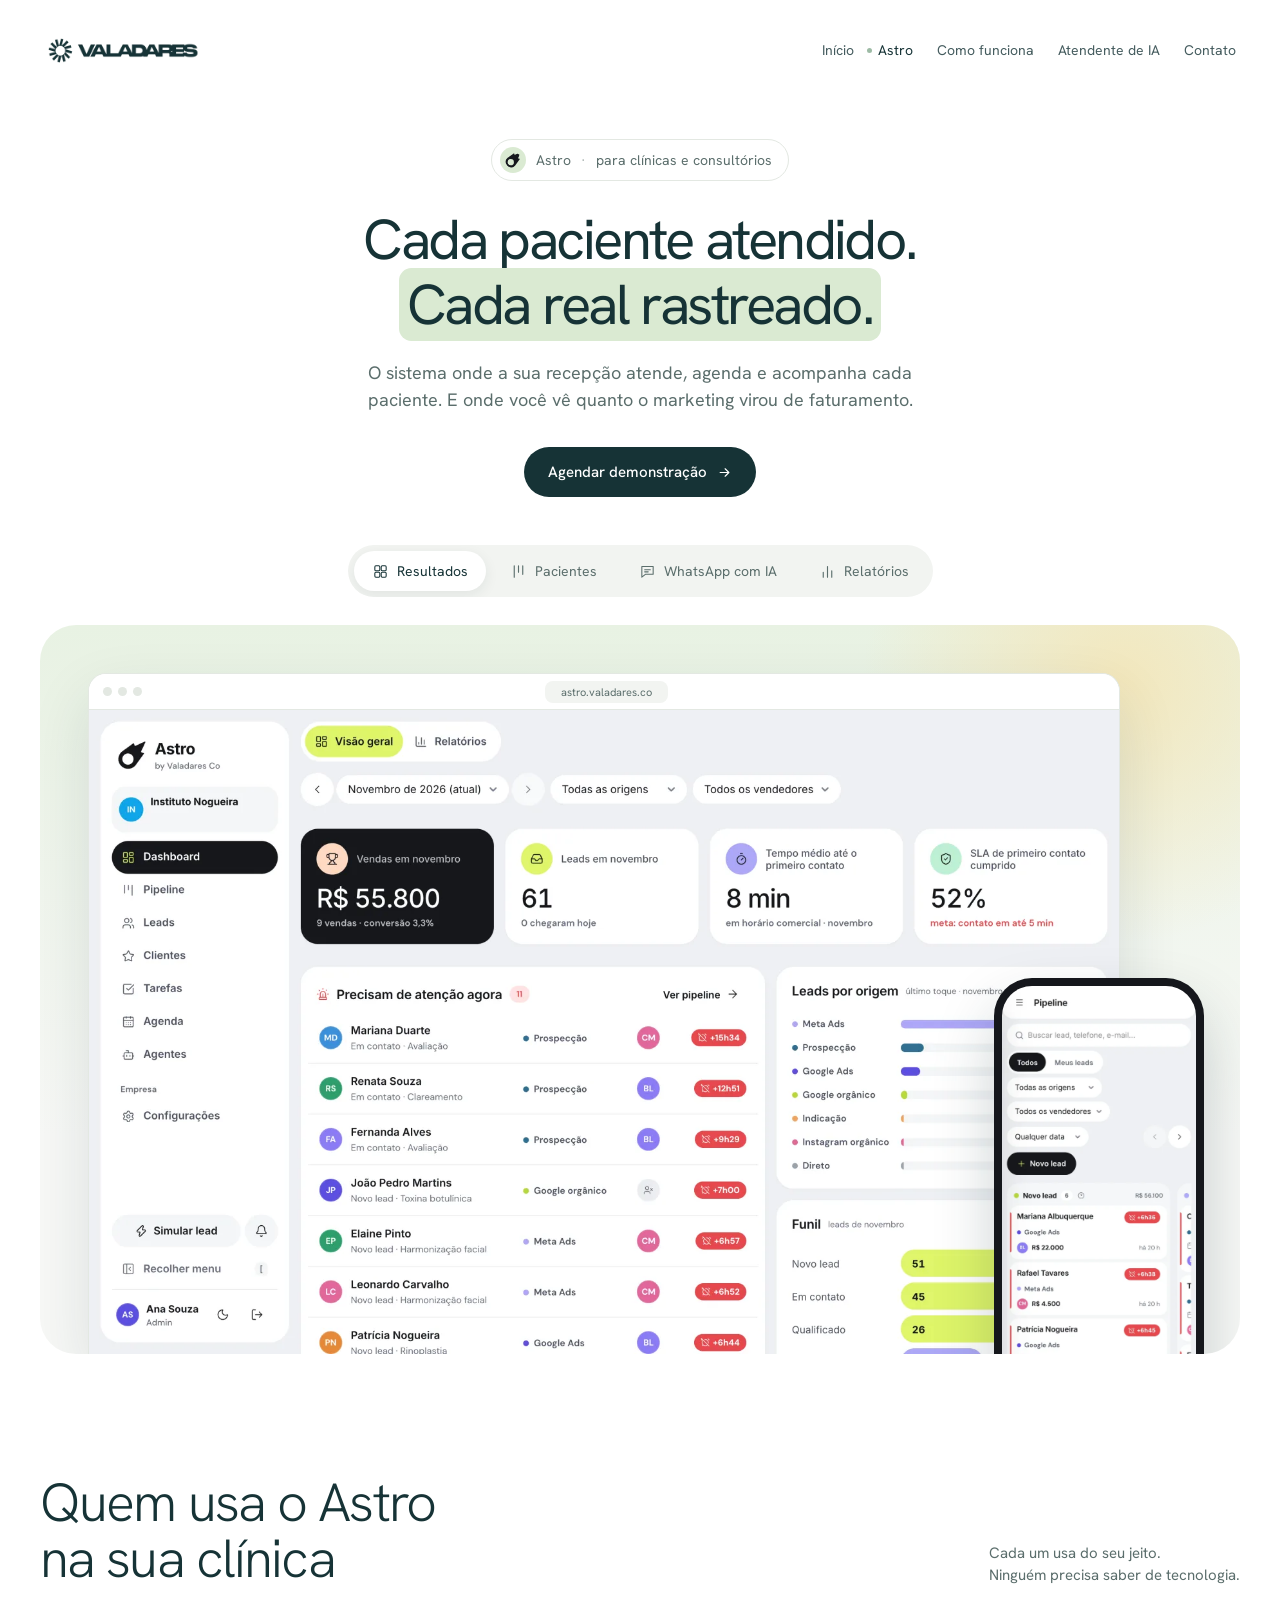
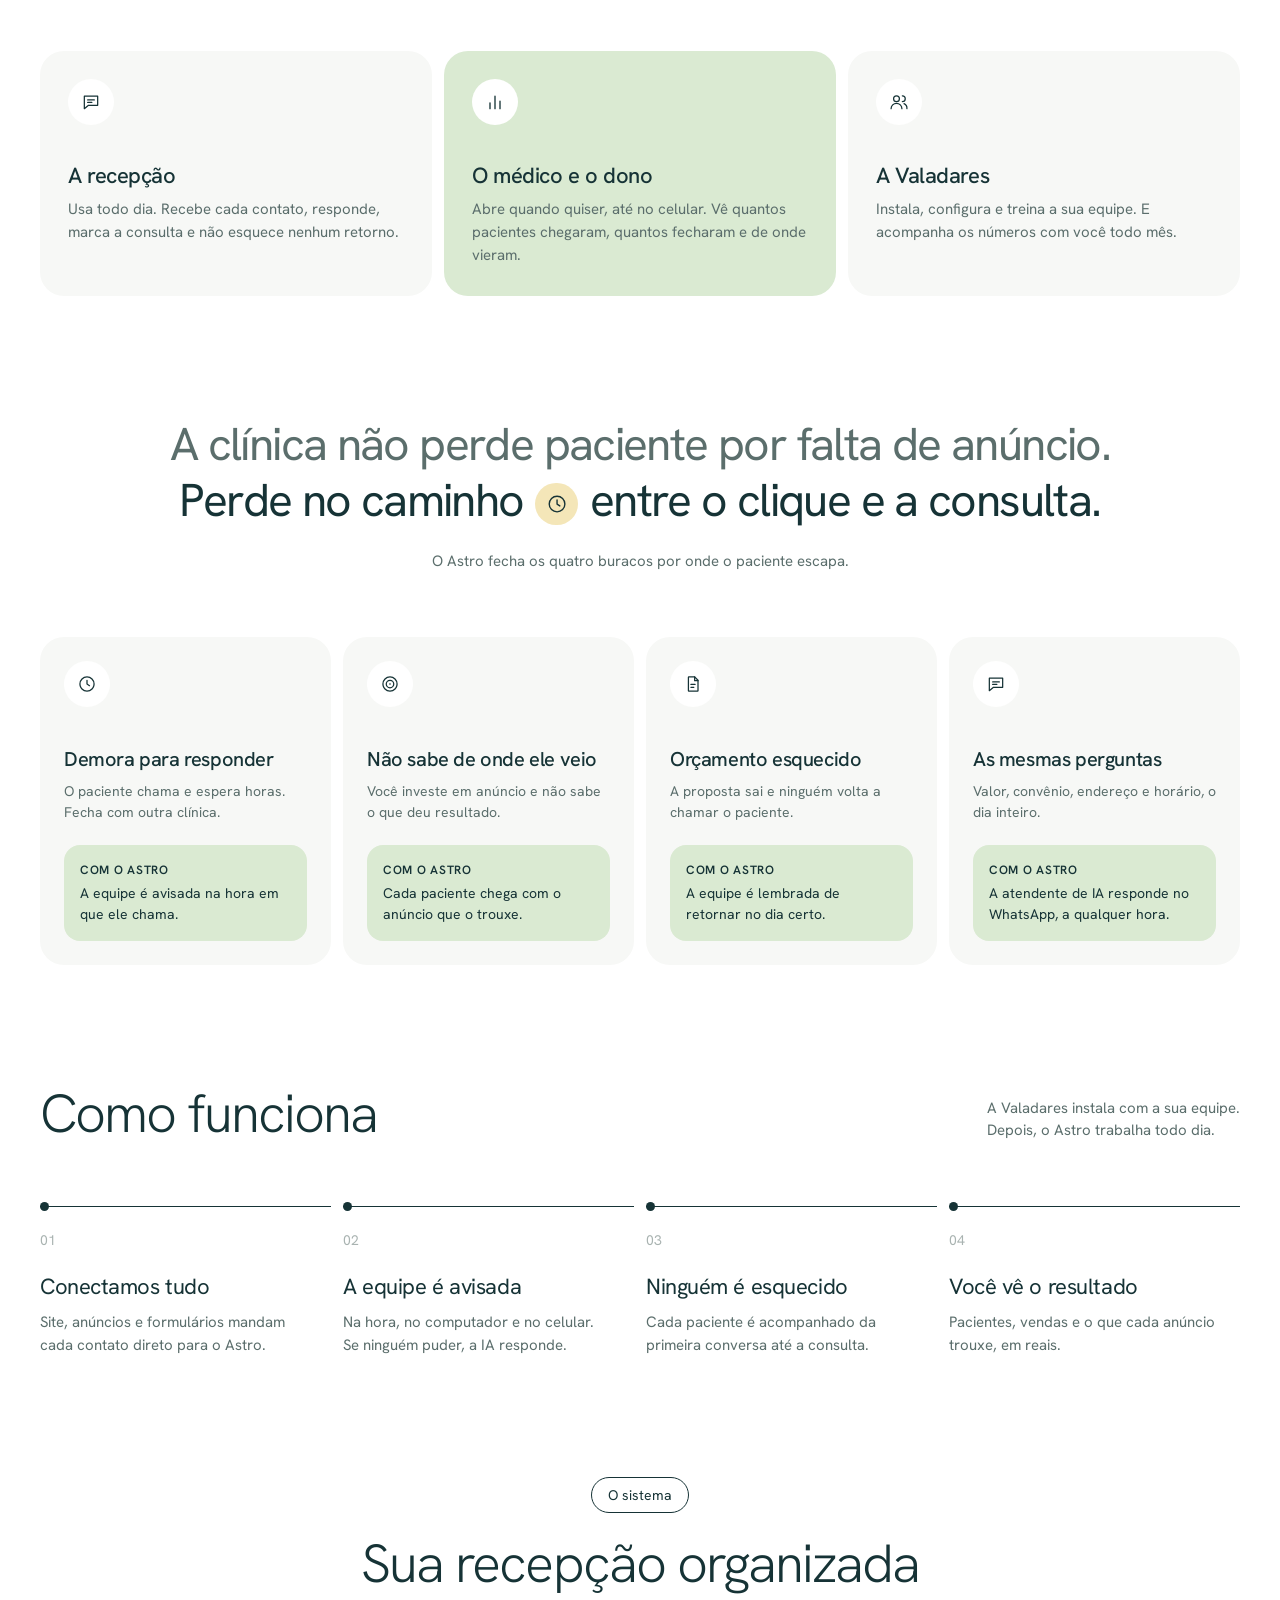
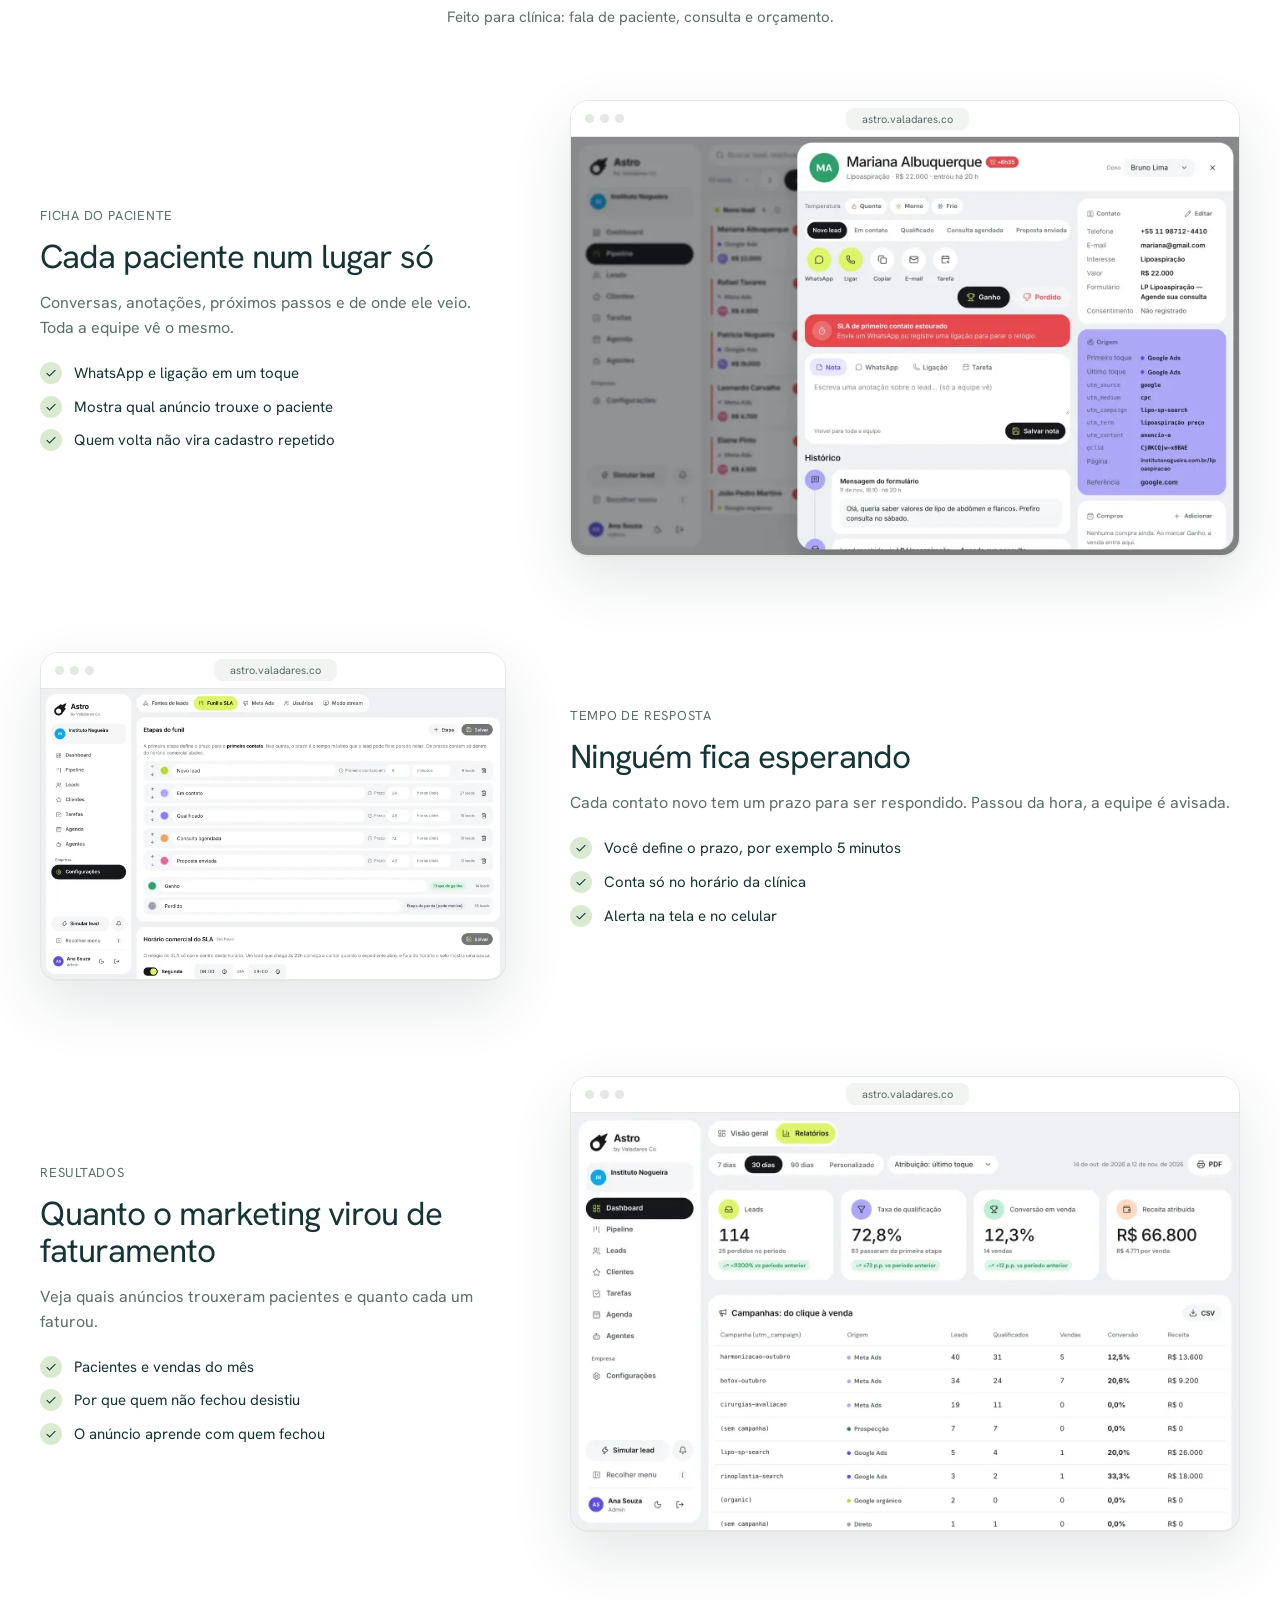
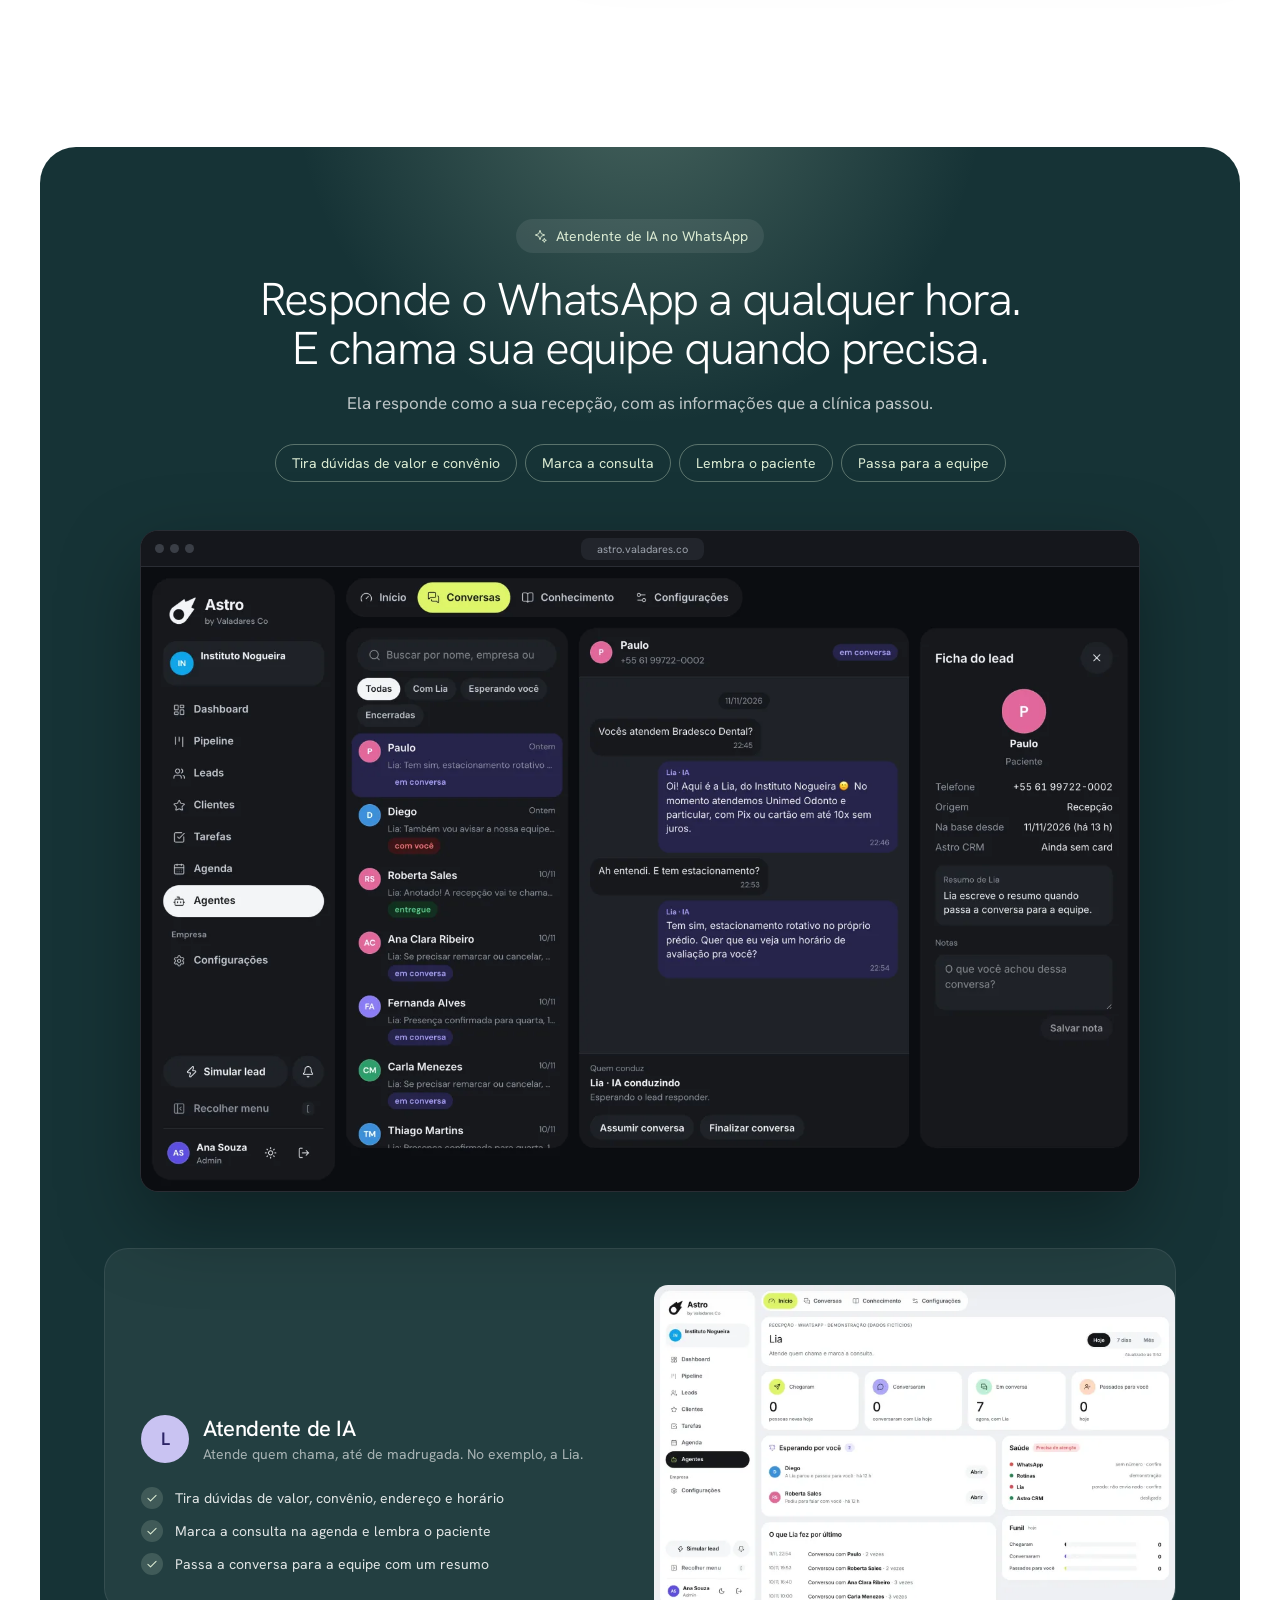
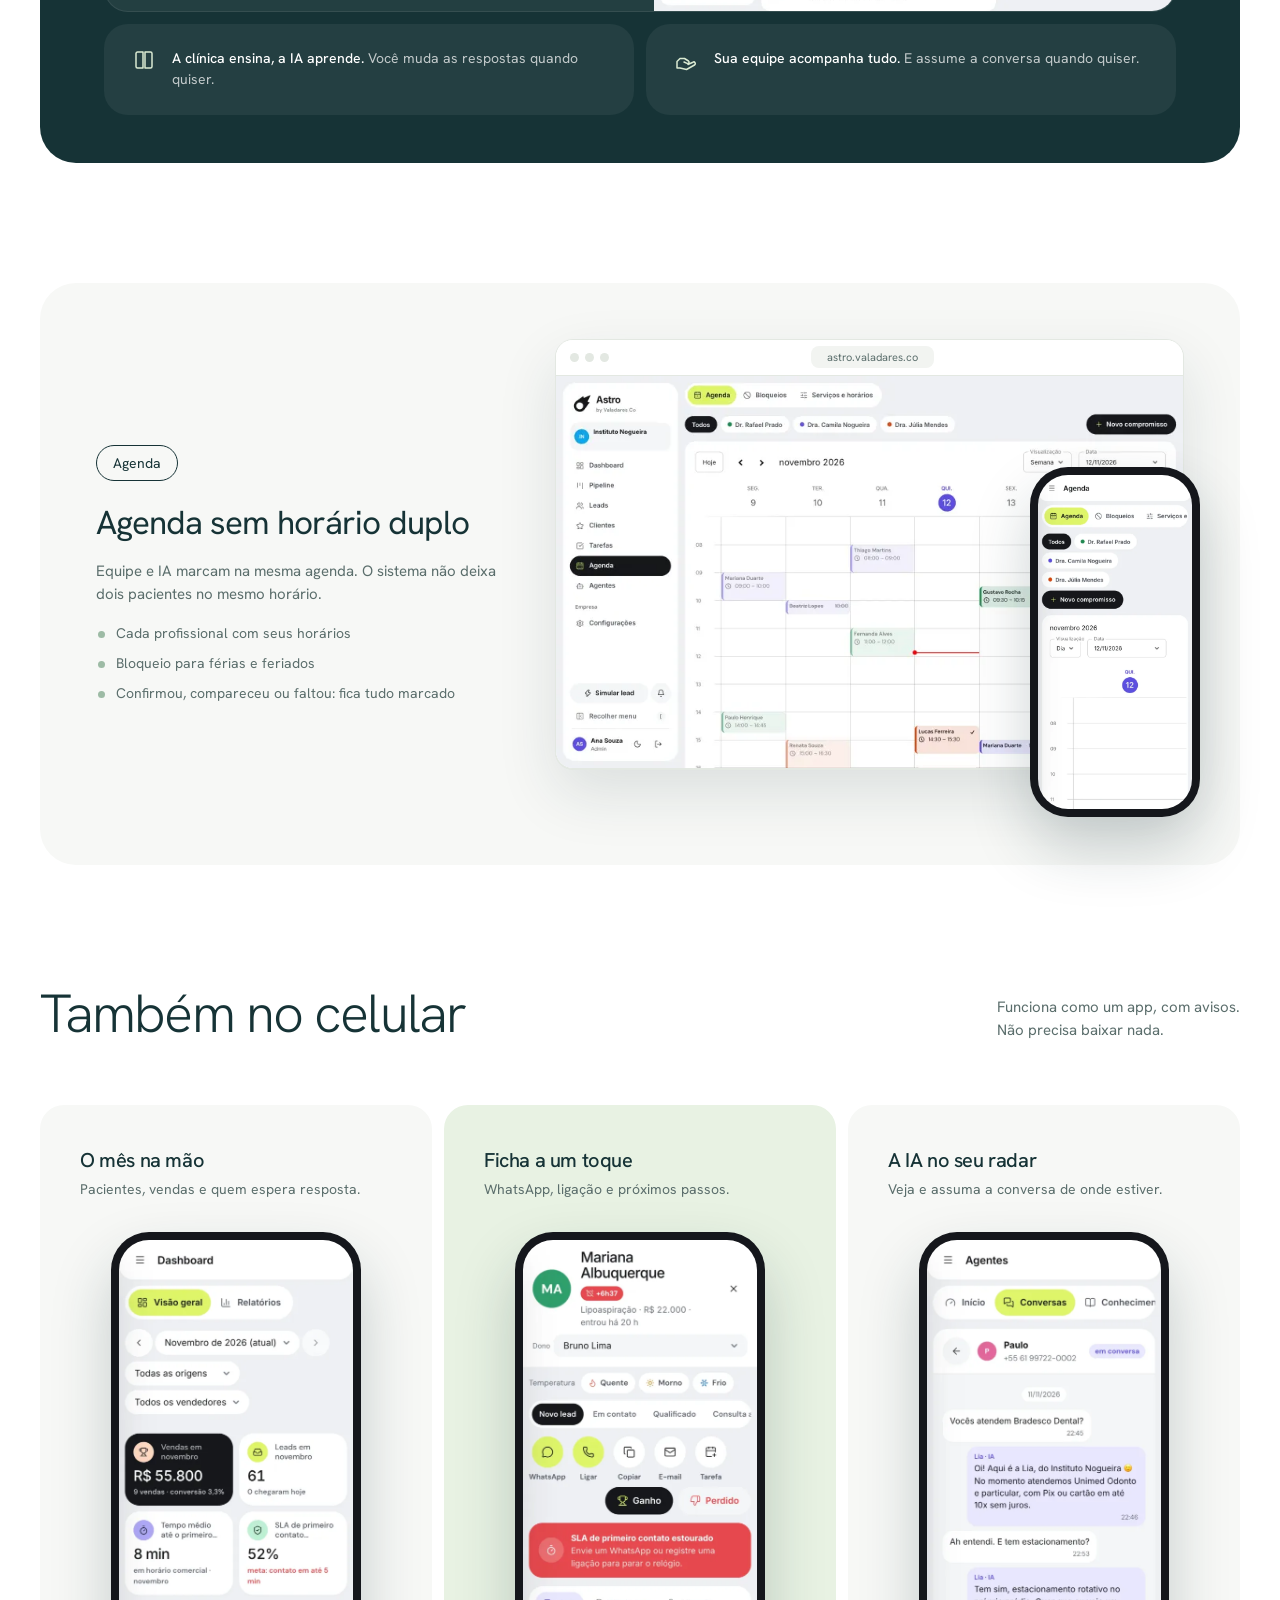
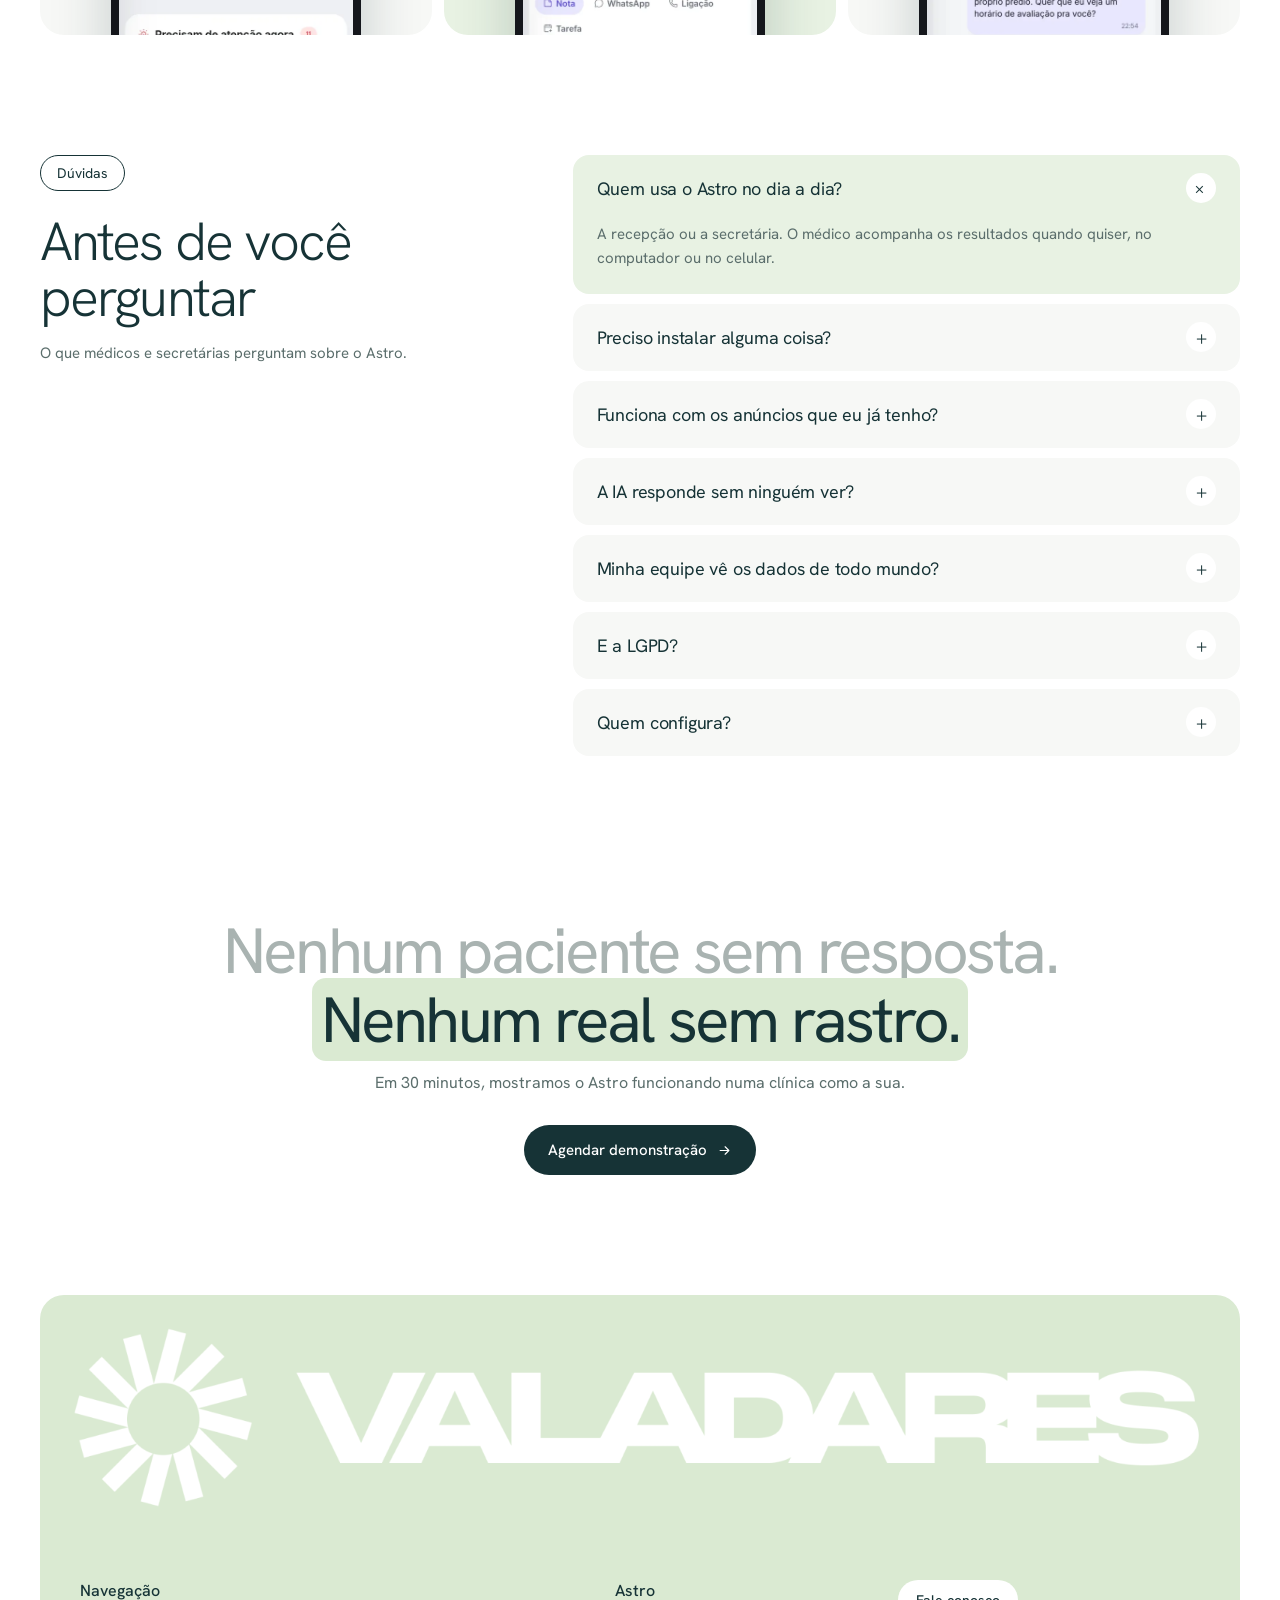
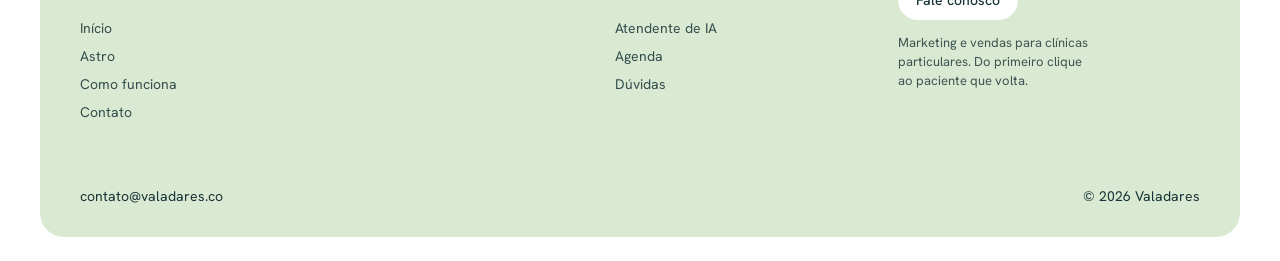
==== commit e4222eb8: "Pixel e GA carregados após a página; prints do /astro mais leves - Meta Pixel e Google Analytics: ch" ====
--- a/astro/index.html
+++ b/astro/index.html
@@ -143,27 +143,36 @@
   <!-- Astro CRM -->
   <script src="https://astro.valadares.co/astro.js" data-source="src_f5cb68f1d1864bdbbae436220d61ed85" async></script>
 
-  <!-- Google tag (gtag.js) -->
-  <script async src="https://www.googletagmanager.com/gtag/js?id=G-8D3XC46DVR"></script>
+  <!-- Google tag (gtag.js) e Meta Pixel -->
+  <!-- As chamadas entram na fila na hora; os scripts só baixam depois que a página abre
+       (ou na primeira interação), para não disputar banda com o conteúdo do topo. -->
   <script>
     window.dataLayer = window.dataLayer || [];
     function gtag(){dataLayer.push(arguments);}
     gtag('js', new Date());
     gtag('config', 'G-8D3XC46DVR');
-  </script>
-
-  <!-- Meta Pixel Code -->
-  <script>
-  !function(f,b,e,v,n,t,s)
-  {if(f.fbq)return;n=f.fbq=function(){n.callMethod?
-  n.callMethod.apply(n,arguments):n.queue.push(arguments)};
-  if(!f._fbq)f._fbq=n;n.push=n;n.loaded=!0;n.version='2.0';
-  n.queue=[];t=b.createElement(e);t.async=!0;
-  t.src=v;s=b.getElementsByTagName(e)[0];
-  s.parentNode.insertBefore(t,s)}(window, document,'script',
-  'https://connect.facebook.net/en_US/fbevents.js');
-  fbq('init', '1157603070025919');
-  fbq('track', 'PageView');
+
+    !function(f){if(f.fbq)return;var n=f.fbq=function(){n.callMethod?
+    n.callMethod.apply(n,arguments):n.queue.push(arguments)};
+    if(!f._fbq)f._fbq=n;n.push=n;n.loaded=!0;n.version='2.0';n.queue=[];}(window);
+    fbq('init', '1157603070025919');
+    fbq('track', 'PageView');
+
+    (function () {
+      var done = false;
+      function add(src) { var s = document.createElement('script'); s.async = true; s.src = src; document.head.appendChild(s); }
+      function load() {
+        if (done) return;
+        done = true;
+        add('https://www.googletagmanager.com/gtag/js?id=G-8D3XC46DVR');
+        add('https://connect.facebook.net/en_US/fbevents.js');
+      }
+      if (document.readyState === 'complete') setTimeout(load, 0);
+      else window.addEventListener('load', function () { setTimeout(load, 0); });
+      ['pointerdown', 'keydown', 'touchstart', 'scroll'].forEach(function (e) {
+        window.addEventListener(e, load, { once: true, passive: true });
+      });
+    })();
   </script>
   <!-- End Meta Pixel Code -->
 
@@ -249,10 +258,10 @@
         <div class="browser browser--hero">
           <div class="browser__bar"><i></i><i></i><i></i><span>astro.valadares.co</span></div>
           <div class="browser__screen">
-            <img id="shot-0" role="tabpanel" aria-labelledby="tab-0" class="is-on" src="/assets/img/astro/dashboard-800.webp" srcset="/assets/img/astro/dashboard-800.webp 800w, /assets/img/astro/dashboard.webp 1600w" sizes="(max-width: 900px) 100vw, 1100px" width="1600" height="1000" fetchpriority="high" alt="Painel do Astro com as vendas do mês, os pacientes novos e o tempo de resposta da equipe">
-            <img id="shot-1" role="tabpanel" aria-labelledby="tab-1" data-src="/assets/img/astro/pipeline-800.webp" data-srcset="/assets/img/astro/pipeline-800.webp 800w, /assets/img/astro/pipeline.webp 1600w" sizes="(max-width: 900px) 100vw, 1100px" width="1600" height="1000" alt="Pacientes em andamento no Astro, organizados por etapa até a consulta">
-            <img id="shot-2" role="tabpanel" aria-labelledby="tab-2" data-src="/assets/img/astro/agente-recepcao-conversa-800.webp" data-srcset="/assets/img/astro/agente-recepcao-conversa-800.webp 800w, /assets/img/astro/agente-recepcao-conversa.webp 1600w" sizes="(max-width: 900px) 100vw, 1100px" width="1600" height="1000" alt="Conversa no WhatsApp entre um paciente e a atendente de IA do Astro">
-            <img id="shot-3" role="tabpanel" aria-labelledby="tab-3" data-src="/assets/img/astro/relatorios-800.webp" data-srcset="/assets/img/astro/relatorios-800.webp 800w, /assets/img/astro/relatorios.webp 1600w" sizes="(max-width: 900px) 100vw, 1100px" width="1600" height="1000" alt="Relatório do Astro com quanto cada anúncio trouxe de pacientes e faturamento">
+            <img id="shot-0" class="is-on" src="/assets/img/astro/dashboard-800.webp" srcset="/assets/img/astro/dashboard-600.webp 600w, /assets/img/astro/dashboard-800.webp 800w, /assets/img/astro/dashboard.webp 1600w" sizes="(max-width: 900px) calc(100vw - 72px), 1100px" width="1600" height="1000" fetchpriority="high" alt="Painel do Astro com as vendas do mês, os pacientes novos e o tempo de resposta da equipe">
+            <img id="shot-1" data-src="/assets/img/astro/pipeline-800.webp" data-srcset="/assets/img/astro/pipeline-600.webp 600w, /assets/img/astro/pipeline-800.webp 800w, /assets/img/astro/pipeline.webp 1600w" sizes="(max-width: 900px) calc(100vw - 72px), 1100px" width="1600" height="1000" alt="Pacientes em andamento no Astro, organizados por etapa até a consulta">
+            <img id="shot-2" data-src="/assets/img/astro/agente-recepcao-conversa-800.webp" data-srcset="/assets/img/astro/agente-recepcao-conversa-600.webp 600w, /assets/img/astro/agente-recepcao-conversa-800.webp 800w, /assets/img/astro/agente-recepcao-conversa.webp 1600w" sizes="(max-width: 900px) calc(100vw - 72px), 1100px" width="1600" height="1000" alt="Conversa no WhatsApp entre um paciente e a atendente de IA do Astro">
+            <img id="shot-3" data-src="/assets/img/astro/relatorios-800.webp" data-srcset="/assets/img/astro/relatorios-600.webp 600w, /assets/img/astro/relatorios-800.webp 800w, /assets/img/astro/relatorios.webp 1600w" sizes="(max-width: 900px) calc(100vw - 72px), 1100px" width="1600" height="1000" alt="Relatório do Astro com quanto cada anúncio trouxe de pacientes e faturamento">
           </div>
         </div>
         <div class="phone phone--hero">
@@ -393,7 +402,7 @@
       </div>
       <div class="browser">
         <div class="browser__bar"><i></i><i></i><i></i><span>astro.valadares.co</span></div>
-        <img src="/assets/img/astro/relatorios-800.webp" srcset="/assets/img/astro/relatorios-800.webp 800w, /assets/img/astro/relatorios.webp 1600w" sizes="(max-width: 900px) 100vw, 700px" width="1600" height="1000" alt="Relatório do Astro com pacientes, vendas e faturamento por anúncio" loading="lazy">
+        <img src="/assets/img/astro/relatorios-800.webp" srcset="/assets/img/astro/relatorios-600.webp 600w, /assets/img/astro/relatorios-800.webp 800w, /assets/img/astro/relatorios.webp 1600w" sizes="(max-width: 900px) 100vw, 700px" width="1600" height="1000" alt="Relatório do Astro com pacientes, vendas e faturamento por anúncio" loading="lazy">
       </div>
     </div>
   </section>
@@ -571,6 +580,6 @@
 
 </div>
 
-<script src="/astro/astro.js?v=4"></script>
+<script src="/astro/astro.js?v=5"></script>
 </body>
 </html>
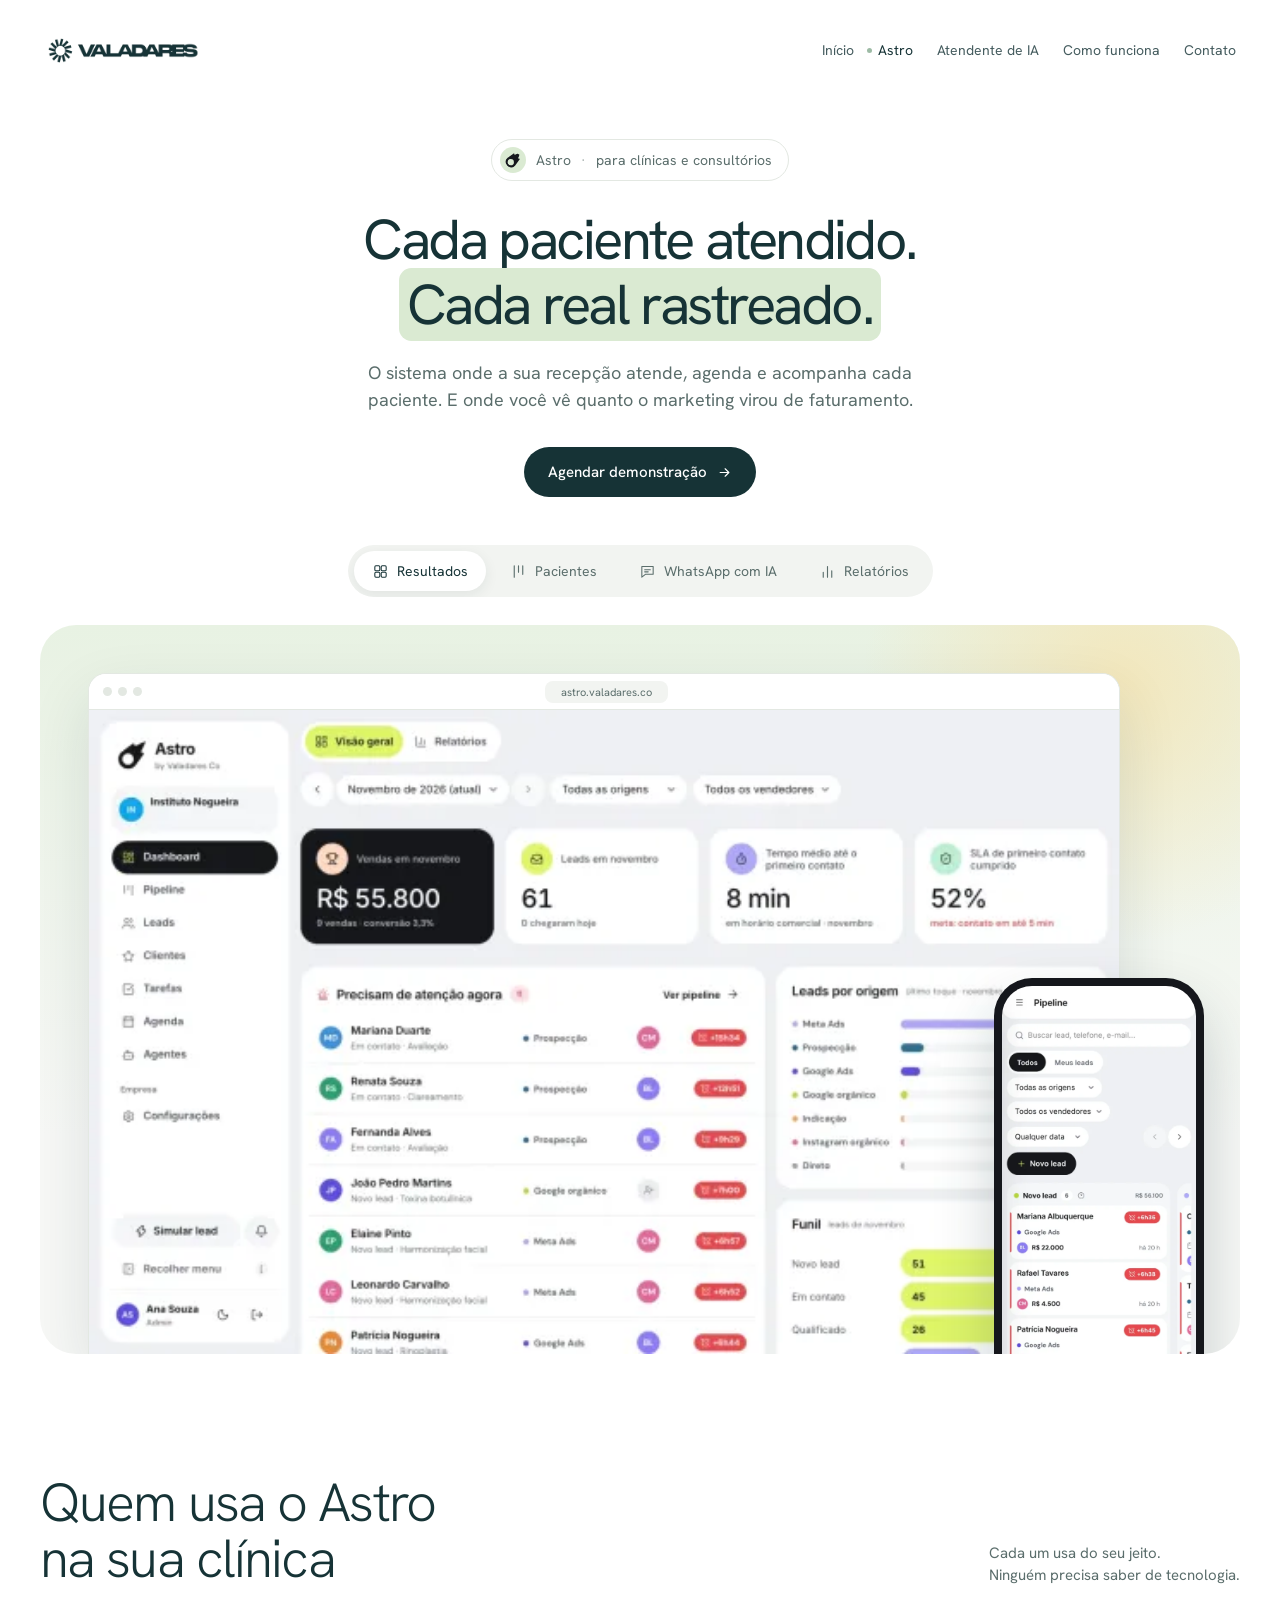
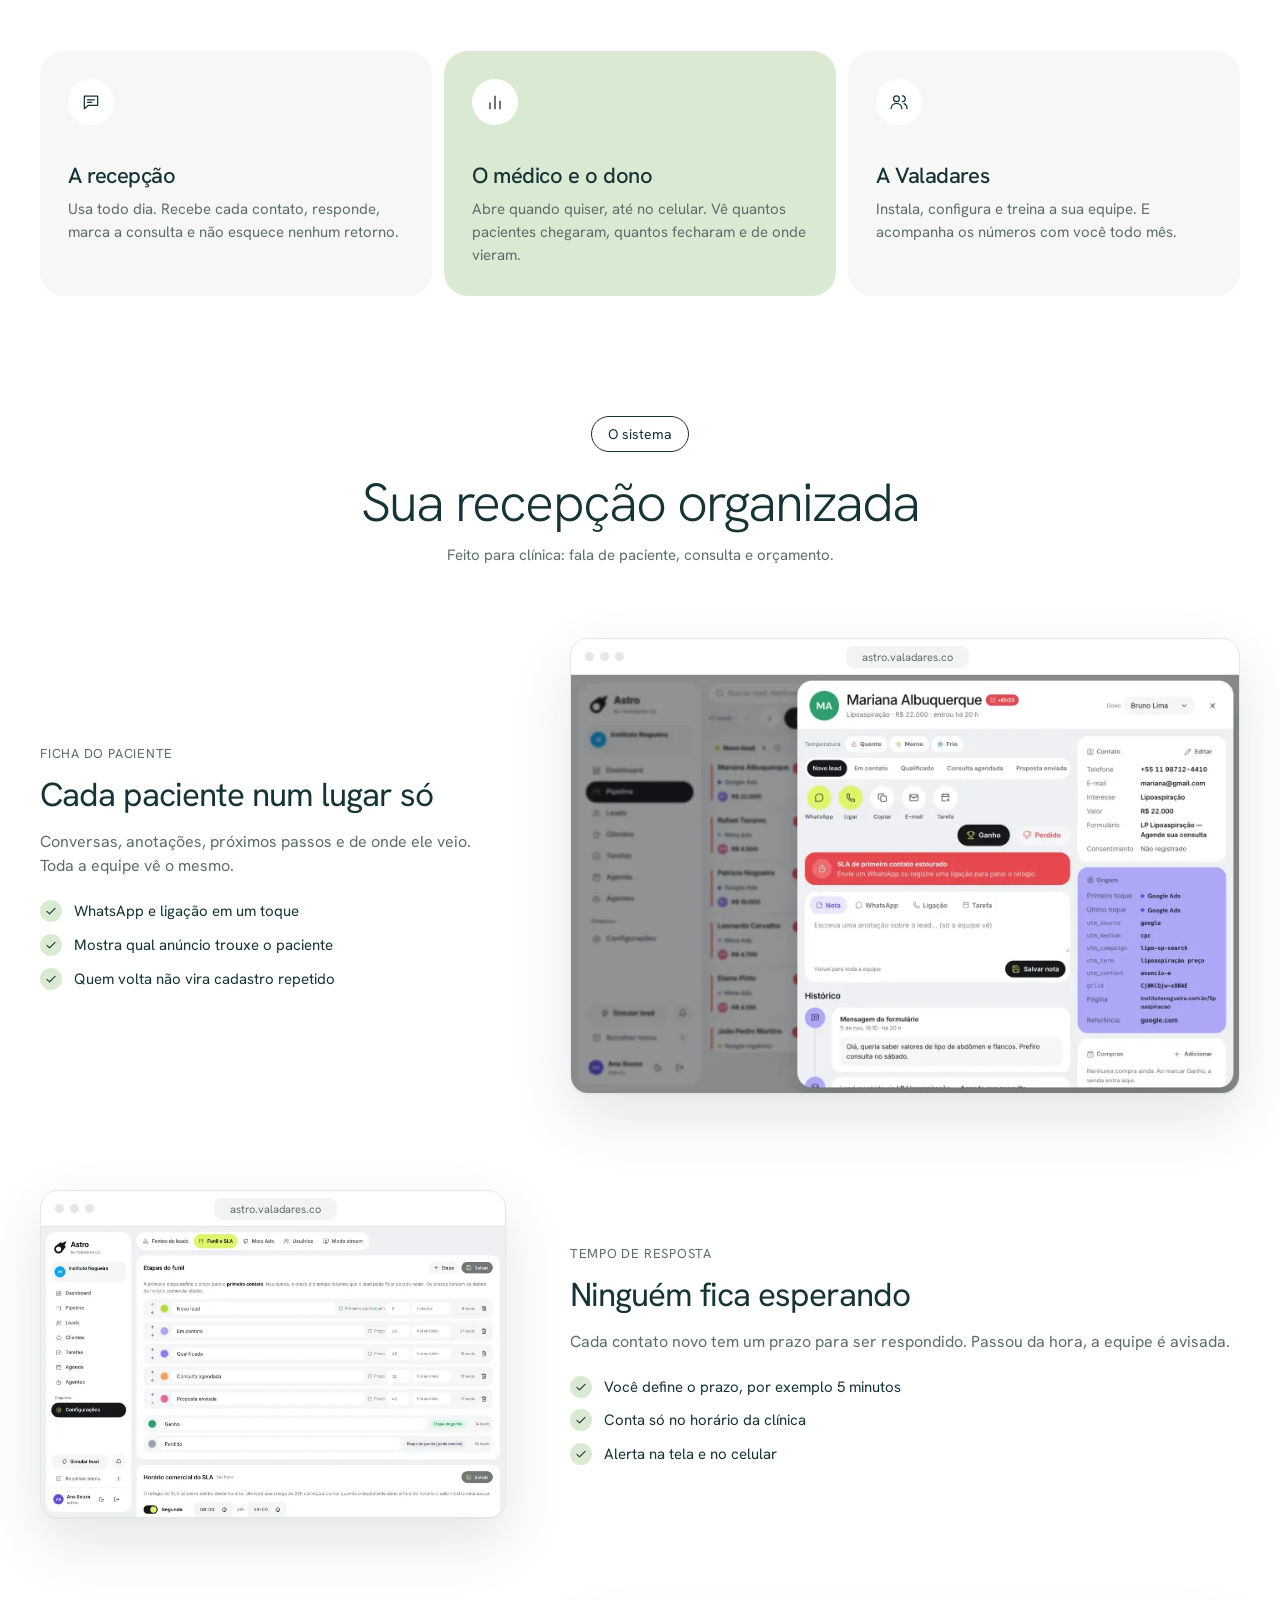
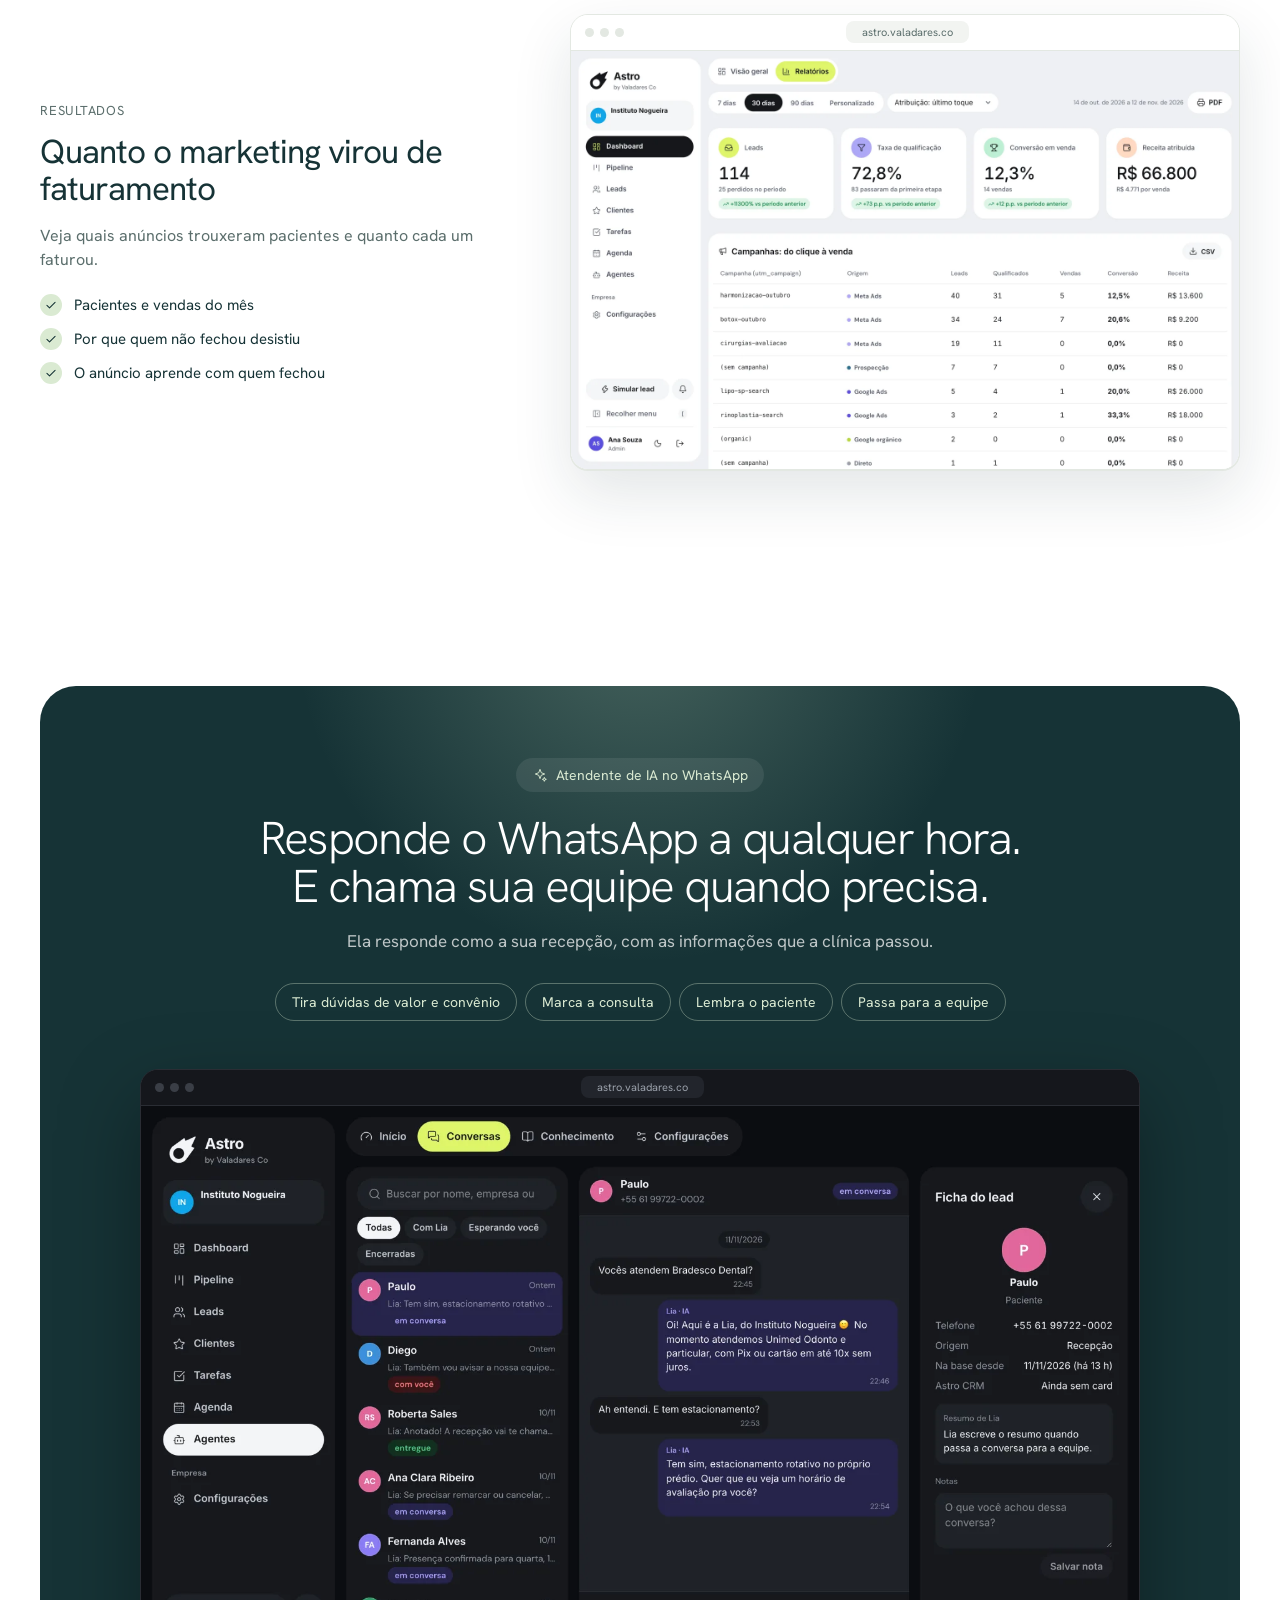
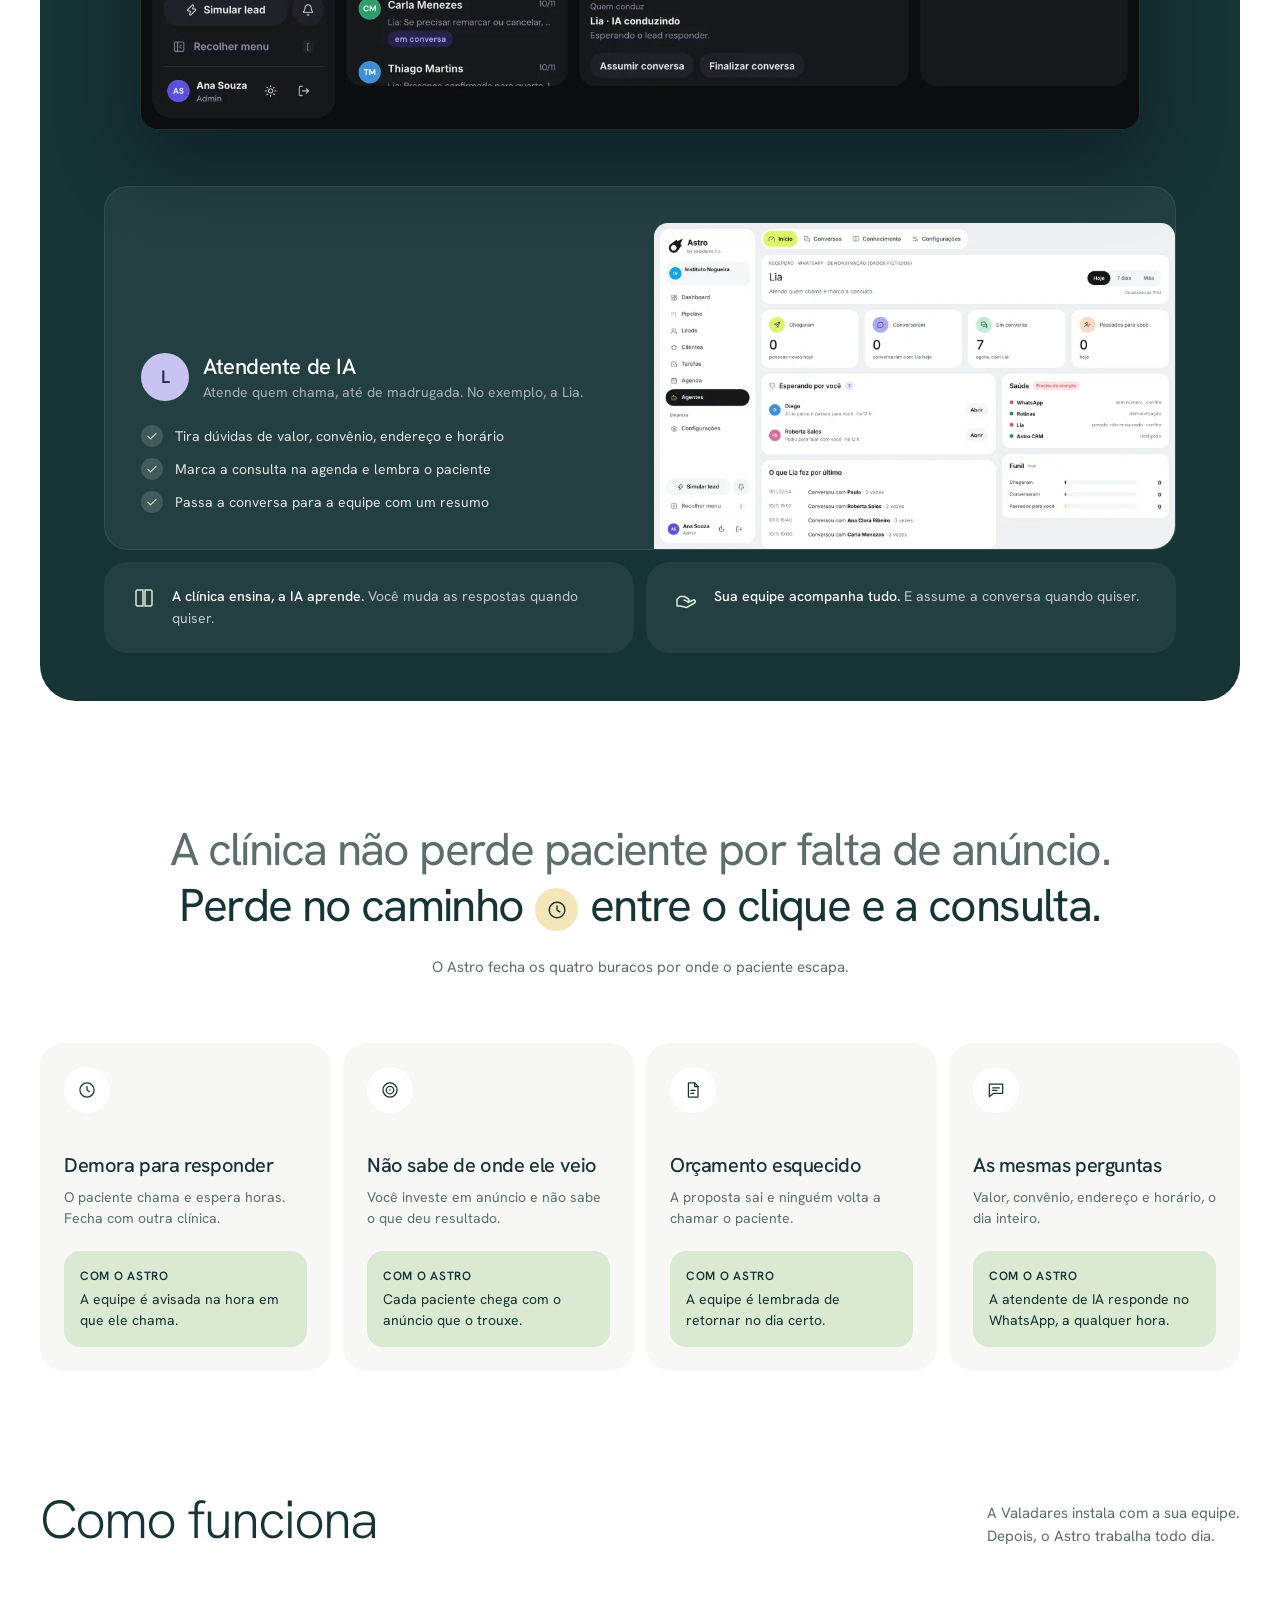
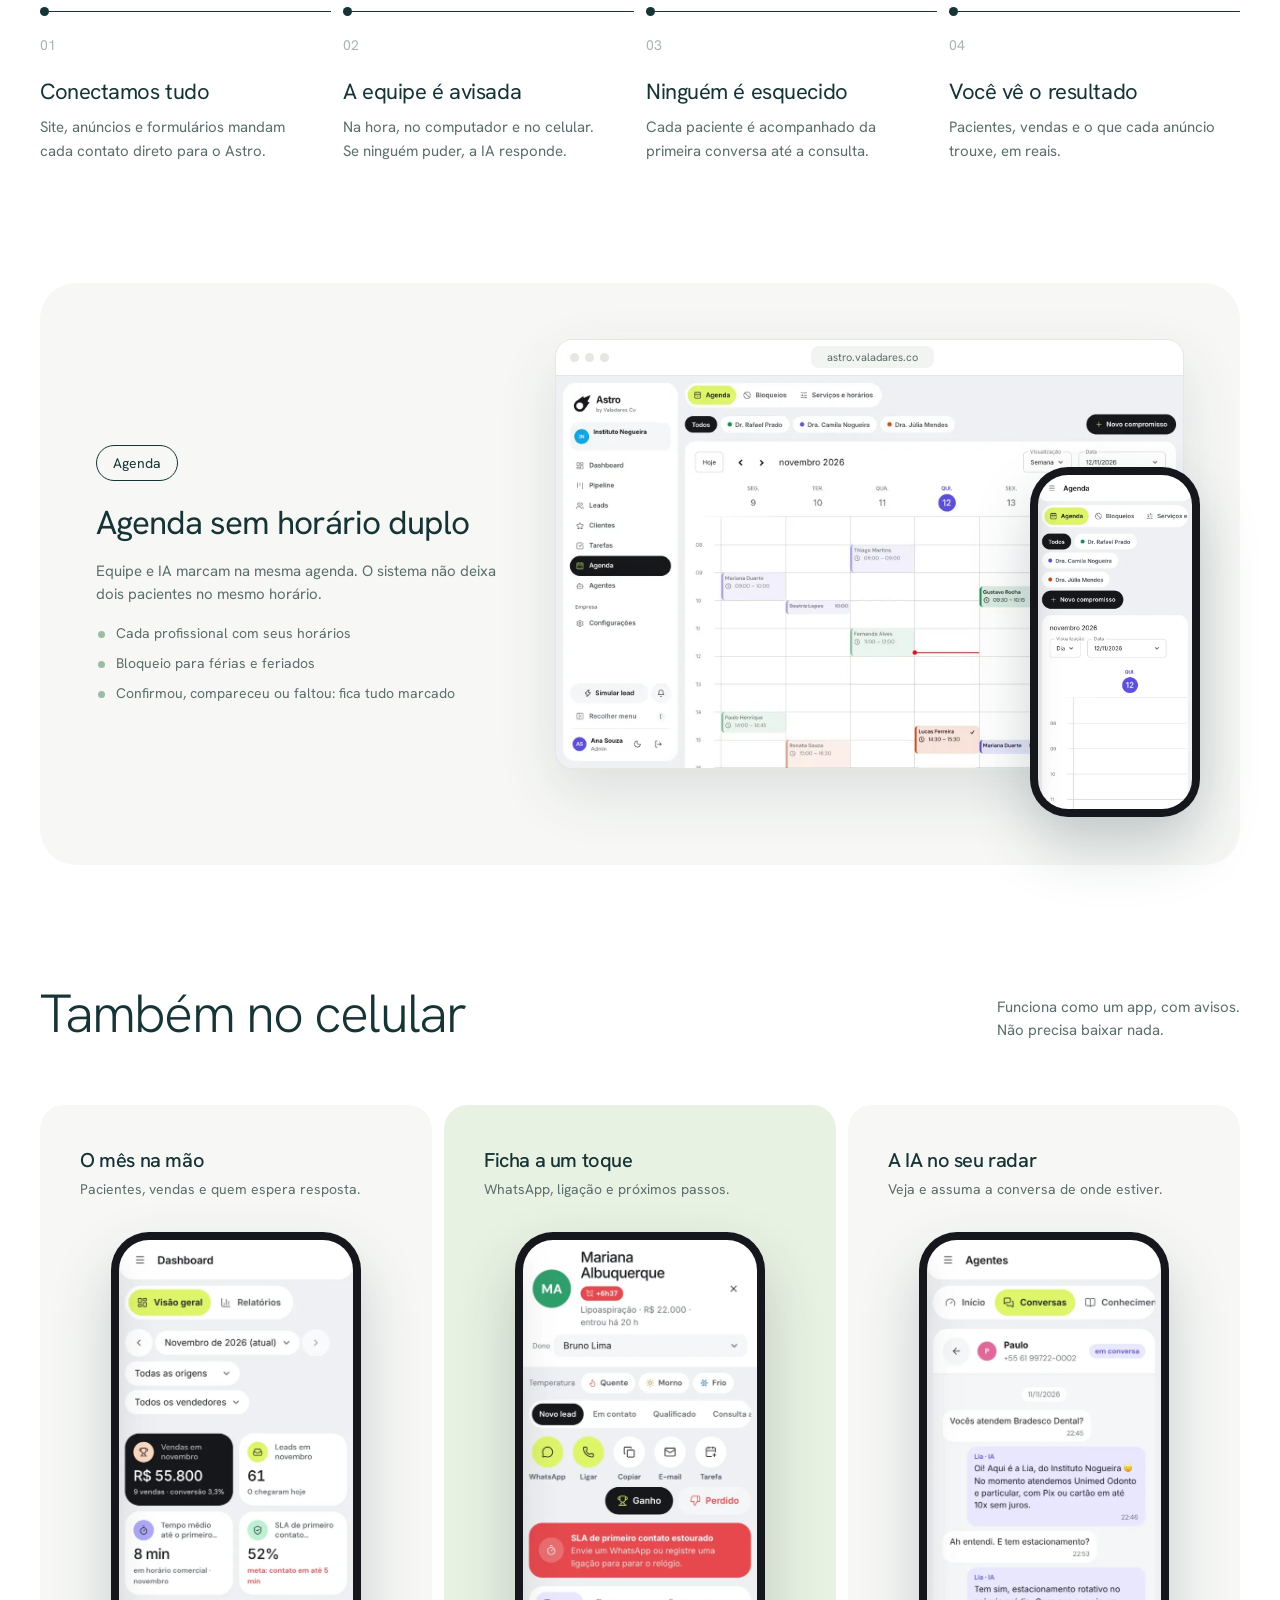
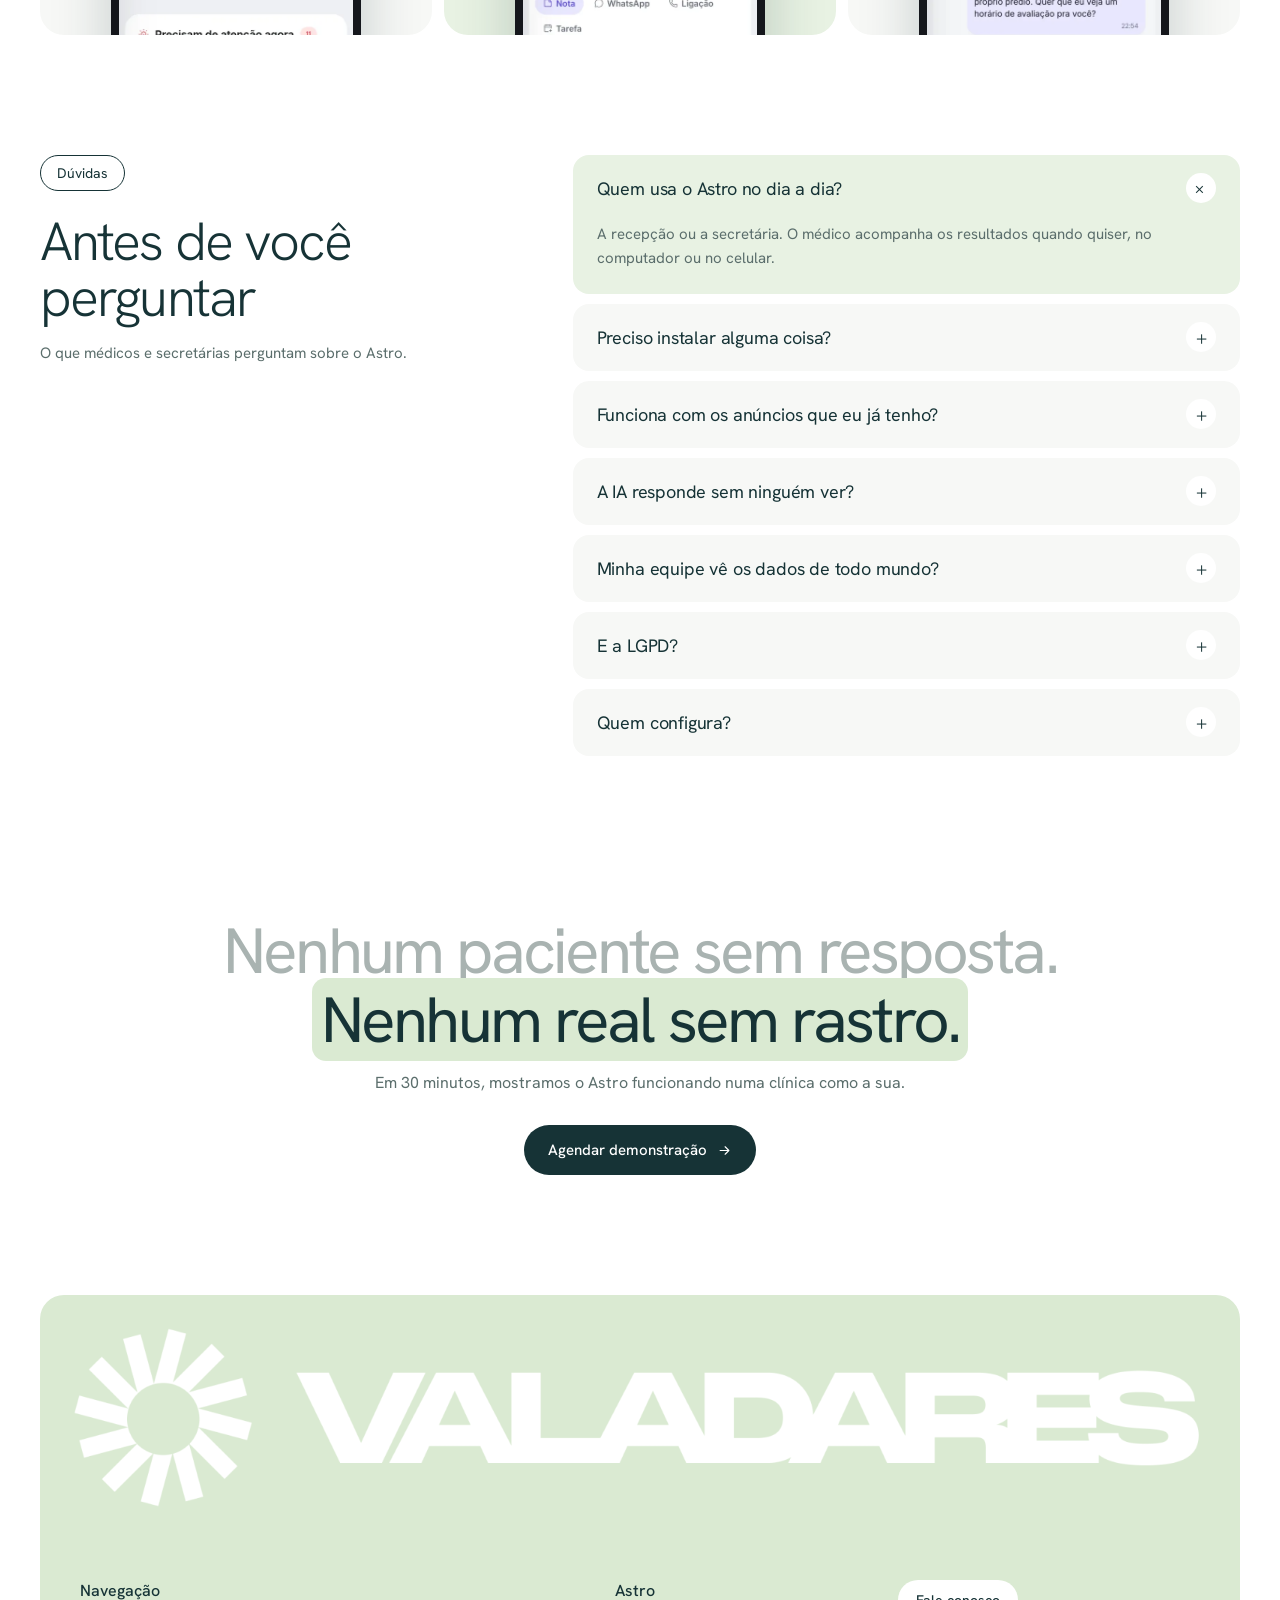
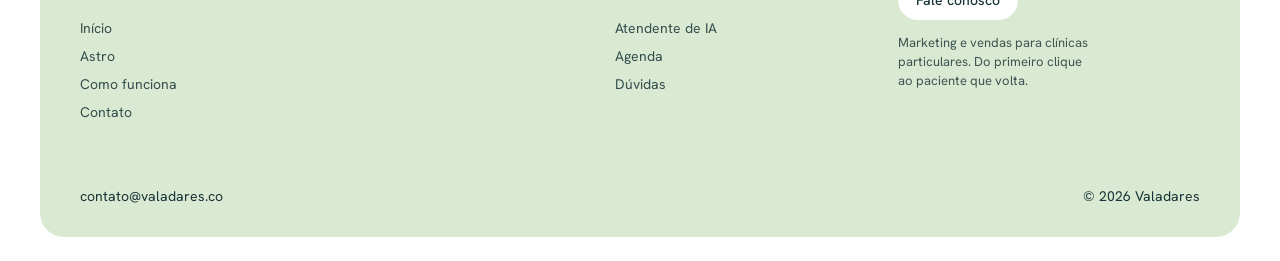
==== commit f6af9f01: "Astro: sistema e atendente de IA logo após "Quem usa" Menu e barra flutuante seguem a nova ordem das" ====
--- a/astro/index.html
+++ b/astro/index.html
@@ -213,8 +213,8 @@
   <a href="#topo" class="floatbar__logo floatbar__logo--astro" tabindex="-1" aria-label="Astro"><img src="/assets/brand/astro-light.svg" alt=""></a>
   <nav class="floatbar__nav">
     <a href="#quem-usa" tabindex="-1">Quem usa</a>
+    <a href="#ia" tabindex="-1">Atendente de IA</a>
     <a href="#como" tabindex="-1">Como funciona</a>
-    <a href="#ia" tabindex="-1">Atendente de IA</a>
     <a href="#faq" tabindex="-1">Dúvidas</a>
   </nav>
   <a href="/form/" class="btn btn--dark btn--sm" tabindex="-1">Agendar demonstração <svg><use href="#i-arrow"/></svg></a>
@@ -229,8 +229,8 @@
       <nav class="nav__links" id="navlinks">
         <a href="/">Início</a>
         <a href="#topo" class="is-active">Astro</a>
+        <a href="#ia">Atendente de IA</a>
         <a href="#como">Como funciona</a>
-        <a href="#ia">Atendente de IA</a>
         <a href="/form/">Contato</a>
       </nav>
       <button class="nav__burger" id="burger" aria-label="Abrir menu" aria-expanded="false"><span></span><span></span></button>
@@ -296,55 +296,6 @@
         <p>Instala, configura e treina a sua equipe. E acompanha os números com você todo mês.</p>
       </article>
     </div>
-  </section>
-
-  <!-- DORES ----------------------------------------------------------- -->
-  <section class="section" id="problema">
-    <h2 class="statement reveal">
-      <span class="mid">A clínica não perde paciente por falta de anúncio.</span> Perde no caminho <span class="pill pill--aurora"><svg><use href="#i-clock"/></svg></span> entre o clique e a consulta.
-    </h2>
-    <p class="section__lede section__lede--wide reveal">O Astro fecha os quatro buracos por onde o paciente escapa.</p>
-
-    <div class="pains">
-      <article class="pain reveal">
-        <span class="pain__ico"><svg><use href="#i-clock"/></svg></span>
-        <h3>Demora para responder</h3>
-        <p class="pain__dor">O paciente chama e espera horas. Fecha com outra clínica.</p>
-        <p class="pain__fix"><b>Com o Astro</b> A equipe é avisada na hora em que ele chama.</p>
-      </article>
-      <article class="pain reveal">
-        <span class="pain__ico"><svg><use href="#i-target"/></svg></span>
-        <h3>Não sabe de onde ele veio</h3>
-        <p class="pain__dor">Você investe em anúncio e não sabe o que deu resultado.</p>
-        <p class="pain__fix"><b>Com o Astro</b> Cada paciente chega com o anúncio que o trouxe.</p>
-      </article>
-      <article class="pain reveal">
-        <span class="pain__ico"><svg><use href="#i-file"/></svg></span>
-        <h3>Orçamento esquecido</h3>
-        <p class="pain__dor">A proposta sai e ninguém volta a chamar o paciente.</p>
-        <p class="pain__fix"><b>Com o Astro</b> A equipe é lembrada de retornar no dia certo.</p>
-      </article>
-      <article class="pain reveal">
-        <span class="pain__ico"><svg><use href="#i-chat"/></svg></span>
-        <h3>As mesmas perguntas</h3>
-        <p class="pain__dor">Valor, convênio, endereço e horário, o dia inteiro.</p>
-        <p class="pain__fix"><b>Com o Astro</b> A atendente de IA responde no WhatsApp, a qualquer hora.</p>
-      </article>
-    </div>
-  </section>
-
-  <!-- COMO FUNCIONA --------------------------------------------------- -->
-  <section class="section" id="como">
-    <div class="head-row reveal">
-      <h2 class="h2">Como funciona</h2>
-      <p class="muted">A Valadares instala com a sua equipe.<br>Depois, o Astro trabalha todo dia.</p>
-    </div>
-    <ol class="flow">
-      <li class="reveal"><span class="flow__n">01</span><h3>Conectamos tudo</h3><p>Site, anúncios e formulários mandam cada contato direto para o Astro.</p></li>
-      <li class="reveal"><span class="flow__n">02</span><h3>A equipe é avisada</h3><p>Na hora, no computador e no celular. Se ninguém puder, a IA responde.</p></li>
-      <li class="reveal"><span class="flow__n">03</span><h3>Ninguém é esquecido</h3><p>Cada paciente é acompanhado da primeira conversa até a consulta.</p></li>
-      <li class="reveal"><span class="flow__n">04</span><h3>Você vê o resultado</h3><p>Pacientes, vendas e o que cada anúncio trouxe, em reais.</p></li>
-    </ol>
   </section>
 
   <!-- O SISTEMA ------------------------------------------------------- -->
@@ -451,6 +402,55 @@
     </div>
   </section>
 
+  <!-- DORES ----------------------------------------------------------- -->
+  <section class="section" id="problema">
+    <h2 class="statement reveal">
+      <span class="mid">A clínica não perde paciente por falta de anúncio.</span> Perde no caminho <span class="pill pill--aurora"><svg><use href="#i-clock"/></svg></span> entre o clique e a consulta.
+    </h2>
+    <p class="section__lede section__lede--wide reveal">O Astro fecha os quatro buracos por onde o paciente escapa.</p>
+
+    <div class="pains">
+      <article class="pain reveal">
+        <span class="pain__ico"><svg><use href="#i-clock"/></svg></span>
+        <h3>Demora para responder</h3>
+        <p class="pain__dor">O paciente chama e espera horas. Fecha com outra clínica.</p>
+        <p class="pain__fix"><b>Com o Astro</b> A equipe é avisada na hora em que ele chama.</p>
+      </article>
+      <article class="pain reveal">
+        <span class="pain__ico"><svg><use href="#i-target"/></svg></span>
+        <h3>Não sabe de onde ele veio</h3>
+        <p class="pain__dor">Você investe em anúncio e não sabe o que deu resultado.</p>
+        <p class="pain__fix"><b>Com o Astro</b> Cada paciente chega com o anúncio que o trouxe.</p>
+      </article>
+      <article class="pain reveal">
+        <span class="pain__ico"><svg><use href="#i-file"/></svg></span>
+        <h3>Orçamento esquecido</h3>
+        <p class="pain__dor">A proposta sai e ninguém volta a chamar o paciente.</p>
+        <p class="pain__fix"><b>Com o Astro</b> A equipe é lembrada de retornar no dia certo.</p>
+      </article>
+      <article class="pain reveal">
+        <span class="pain__ico"><svg><use href="#i-chat"/></svg></span>
+        <h3>As mesmas perguntas</h3>
+        <p class="pain__dor">Valor, convênio, endereço e horário, o dia inteiro.</p>
+        <p class="pain__fix"><b>Com o Astro</b> A atendente de IA responde no WhatsApp, a qualquer hora.</p>
+      </article>
+    </div>
+  </section>
+
+  <!-- COMO FUNCIONA --------------------------------------------------- -->
+  <section class="section" id="como">
+    <div class="head-row reveal">
+      <h2 class="h2">Como funciona</h2>
+      <p class="muted">A Valadares instala com a sua equipe.<br>Depois, o Astro trabalha todo dia.</p>
+    </div>
+    <ol class="flow">
+      <li class="reveal"><span class="flow__n">01</span><h3>Conectamos tudo</h3><p>Site, anúncios e formulários mandam cada contato direto para o Astro.</p></li>
+      <li class="reveal"><span class="flow__n">02</span><h3>A equipe é avisada</h3><p>Na hora, no computador e no celular. Se ninguém puder, a IA responde.</p></li>
+      <li class="reveal"><span class="flow__n">03</span><h3>Ninguém é esquecido</h3><p>Cada paciente é acompanhado da primeira conversa até a consulta.</p></li>
+      <li class="reveal"><span class="flow__n">04</span><h3>Você vê o resultado</h3><p>Pacientes, vendas e o que cada anúncio trouxe, em reais.</p></li>
+    </ol>
+  </section>
+
   <!-- AGENDA ---------------------------------------------------------- -->
   <section class="section" id="agenda">
     <div class="soft agenda reveal">
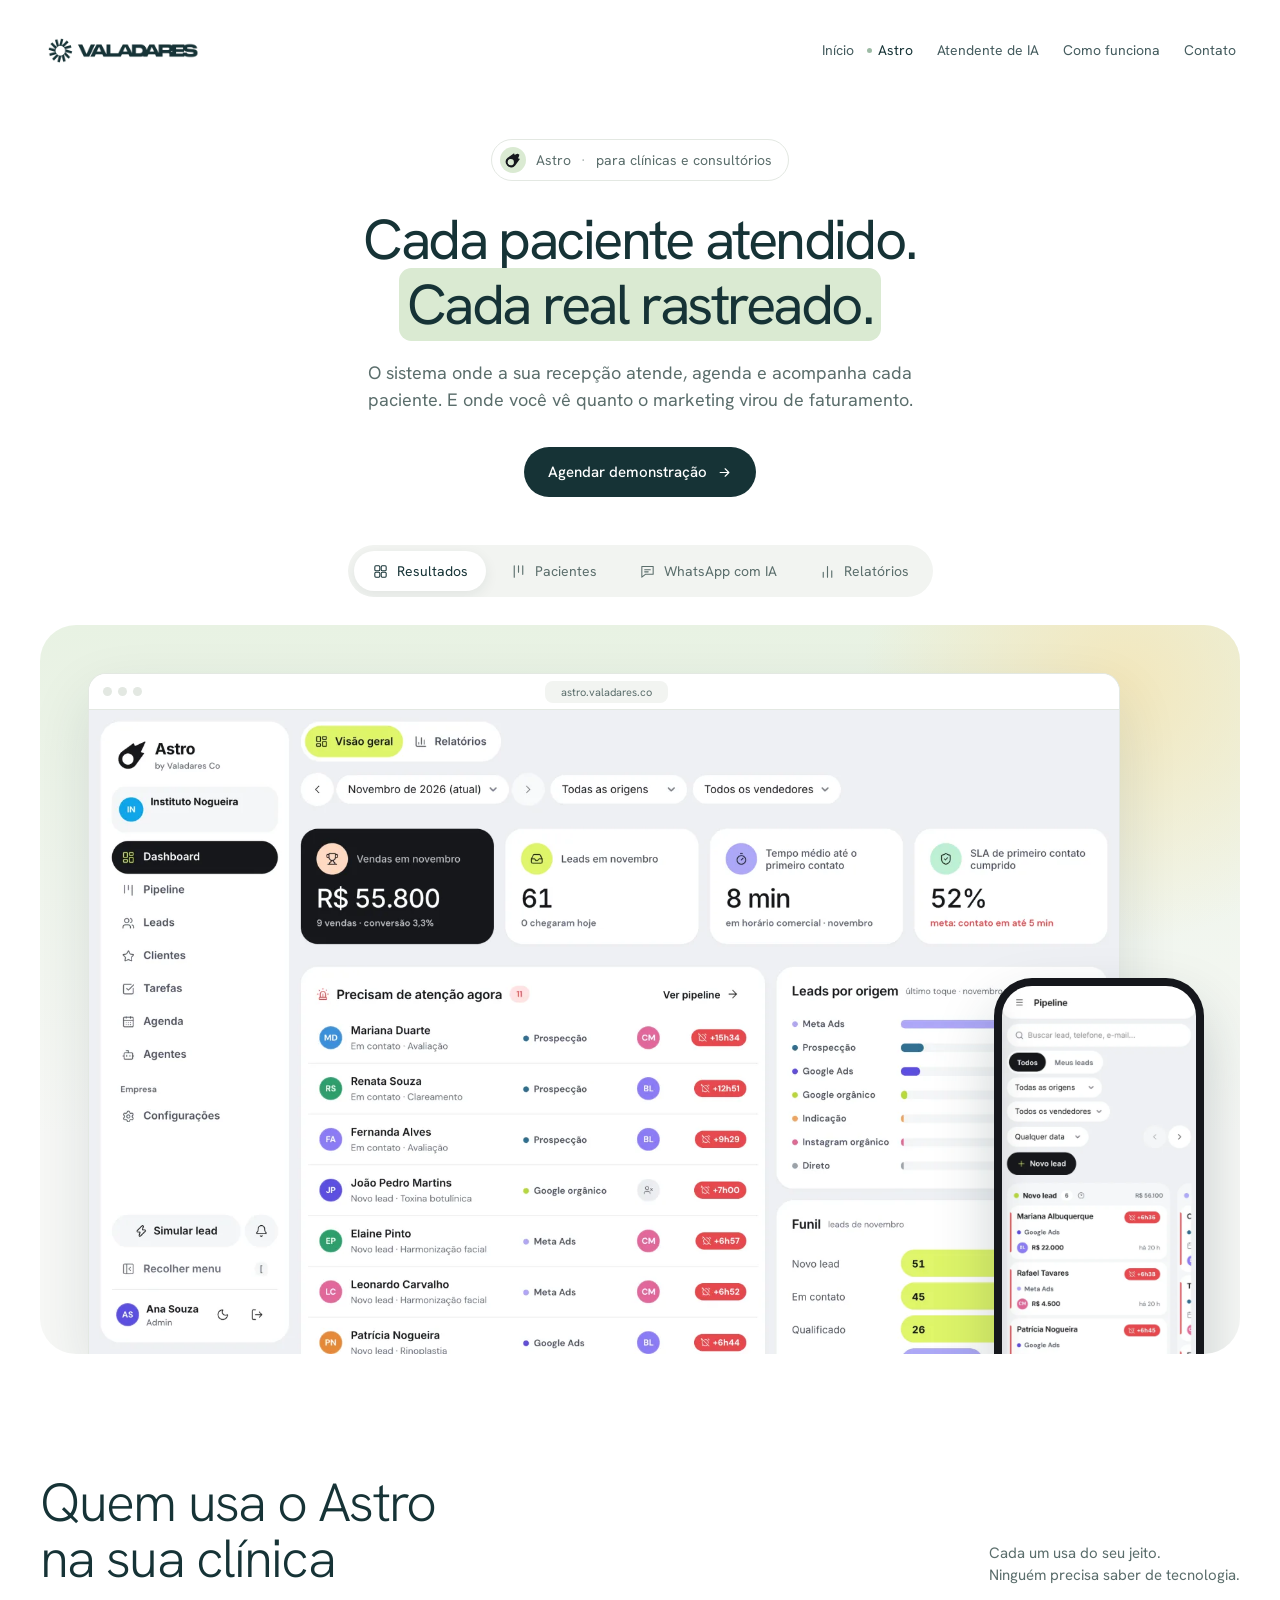
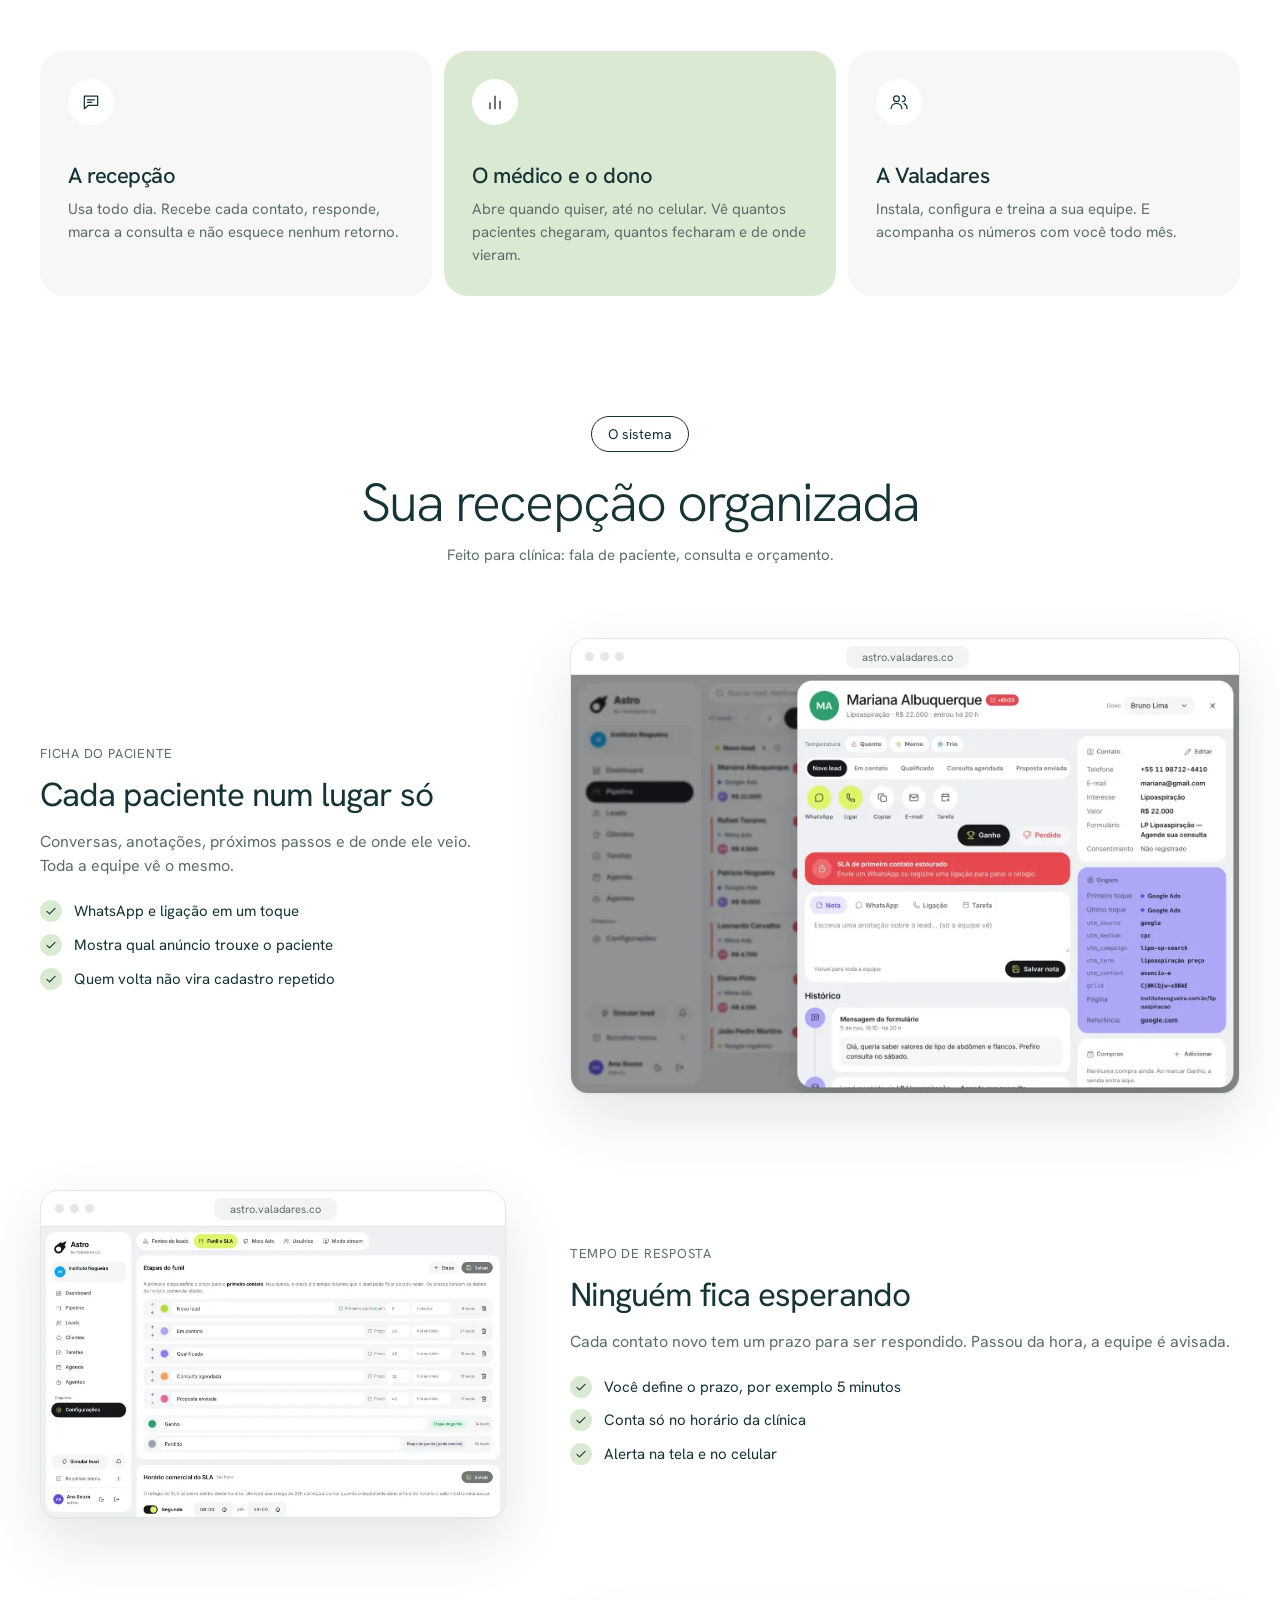
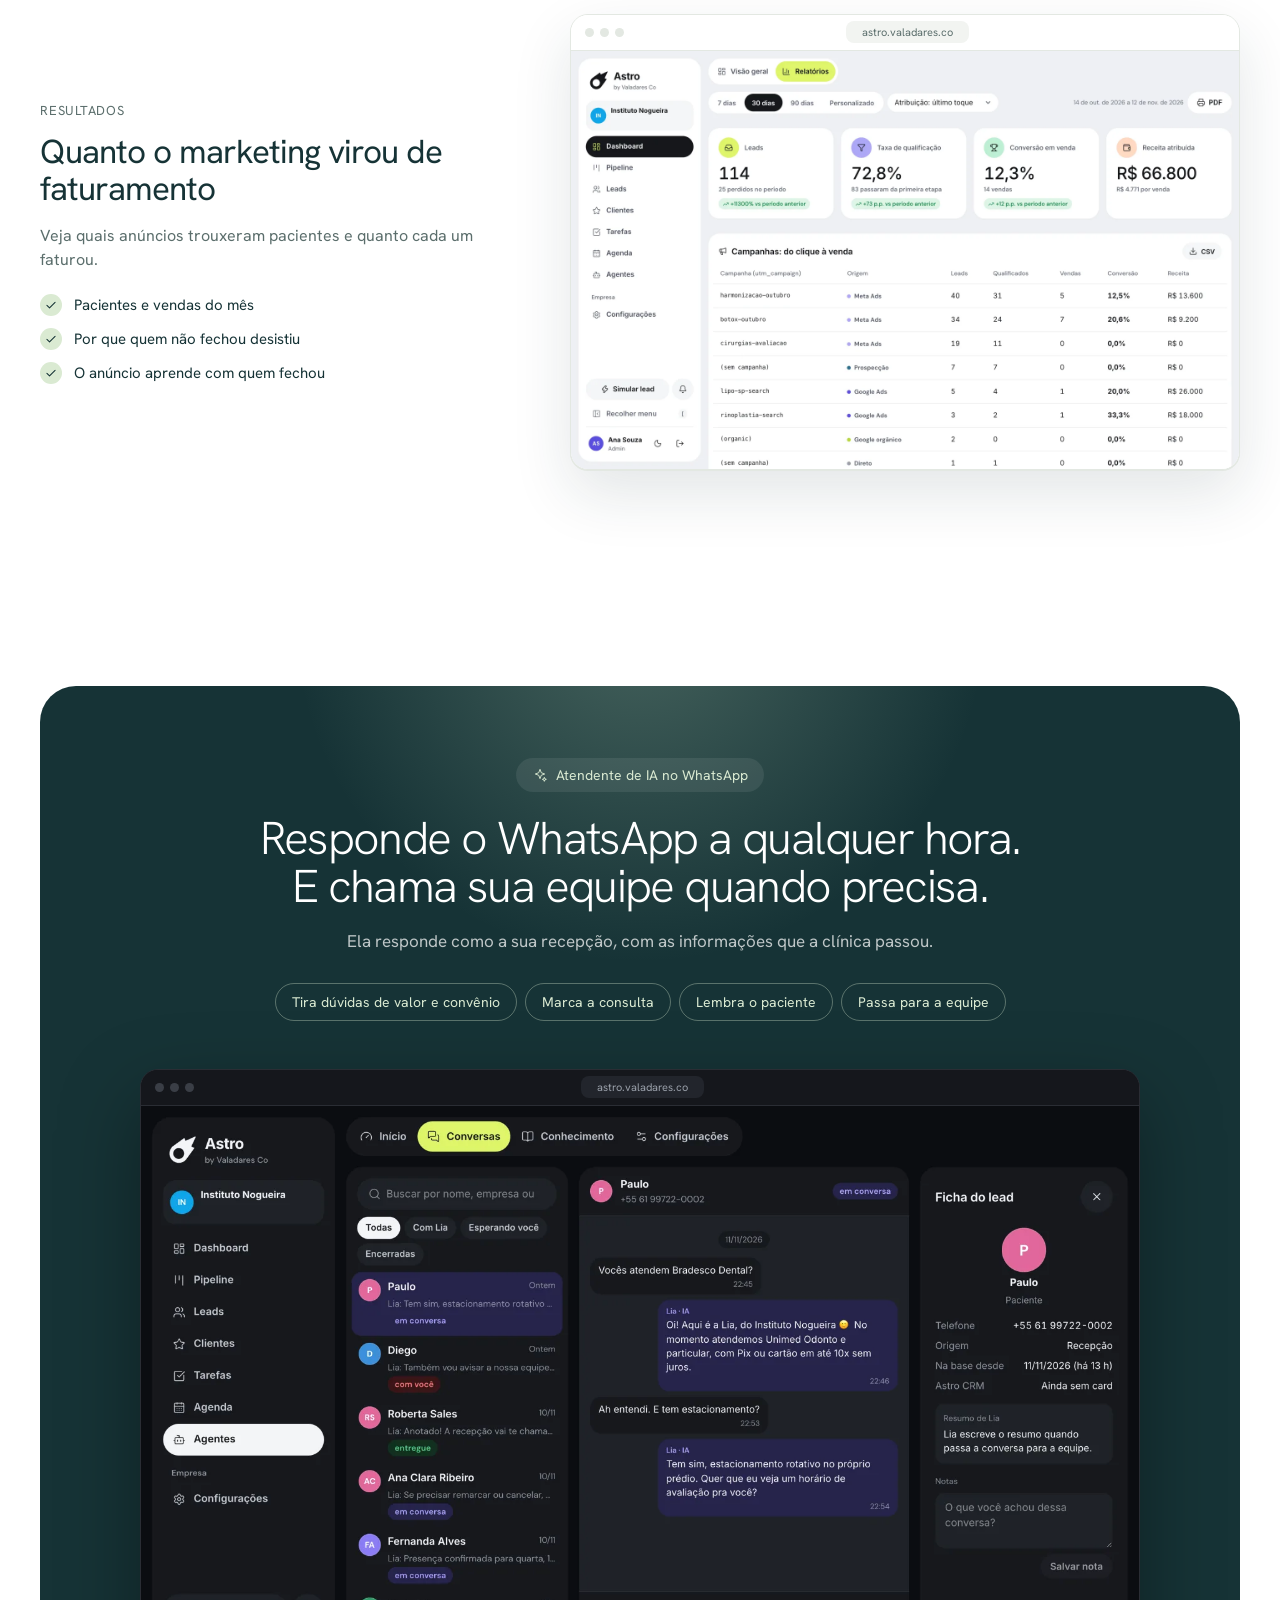
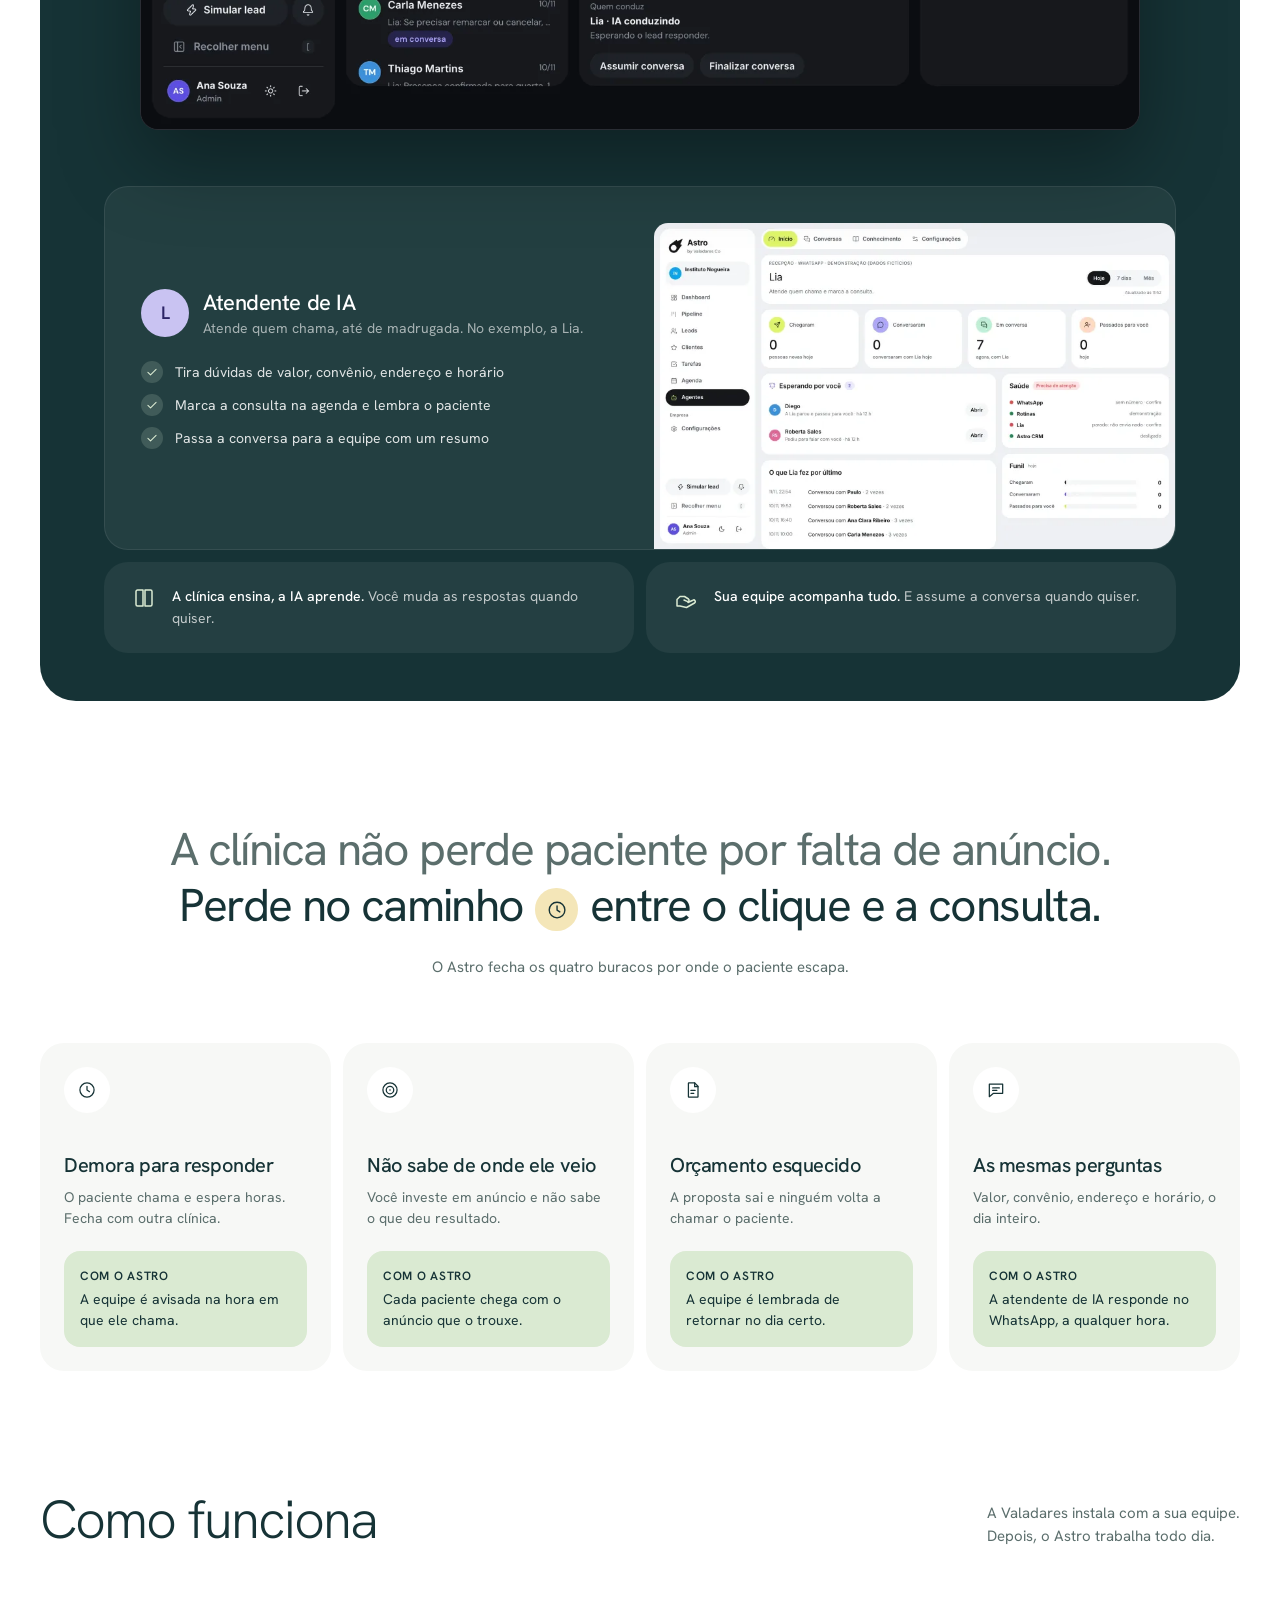
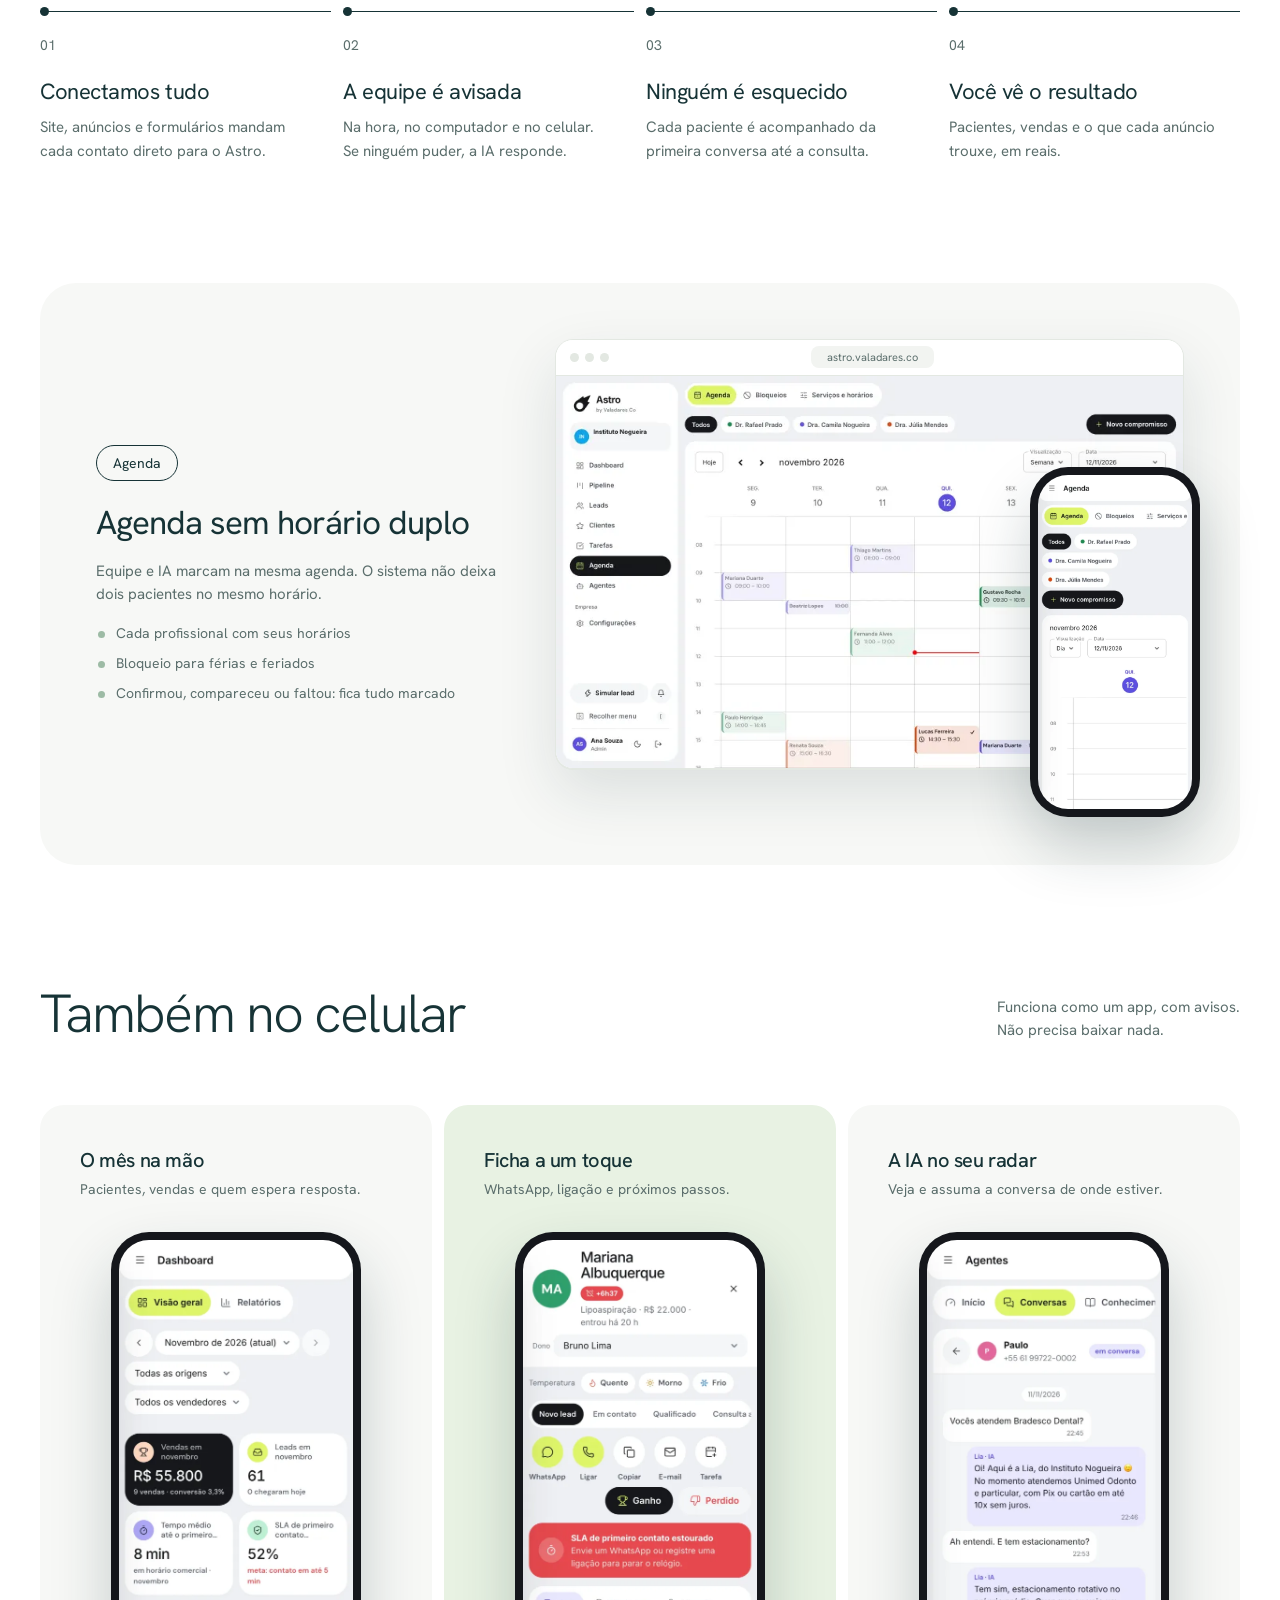
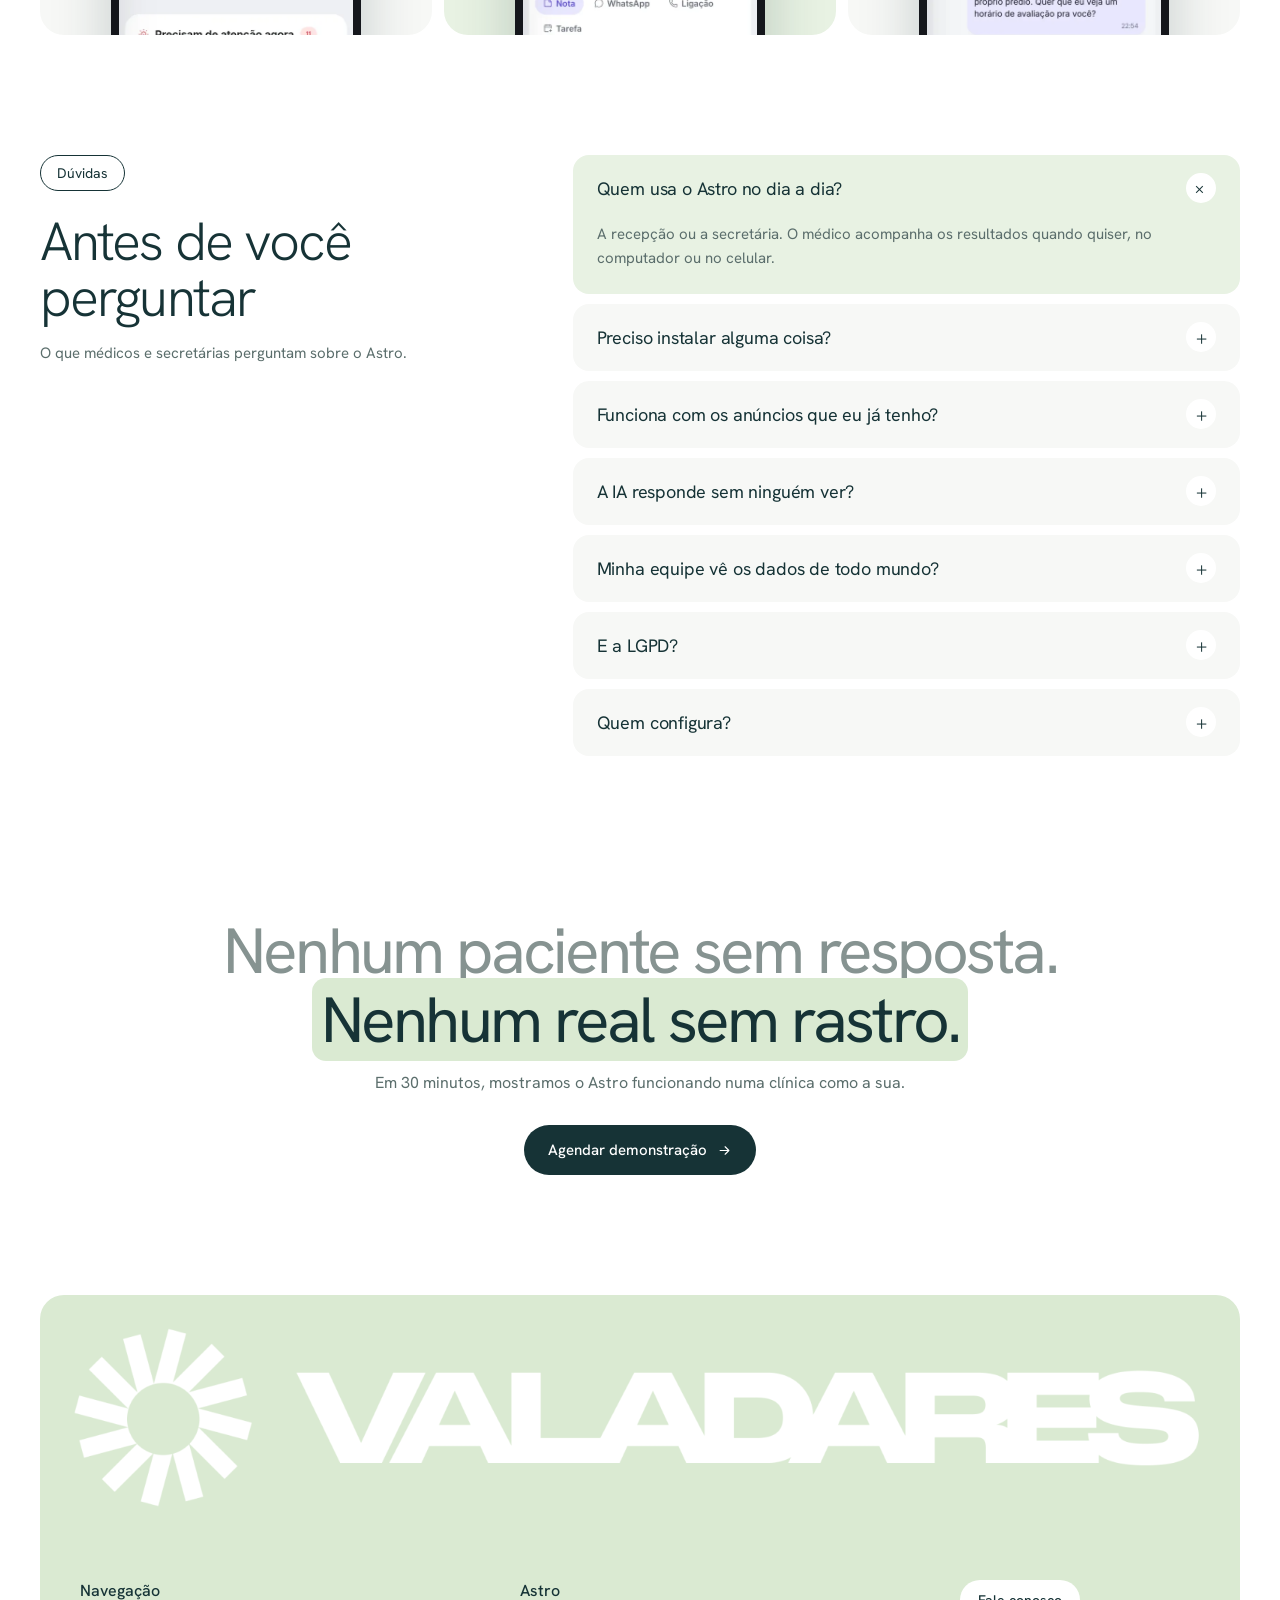
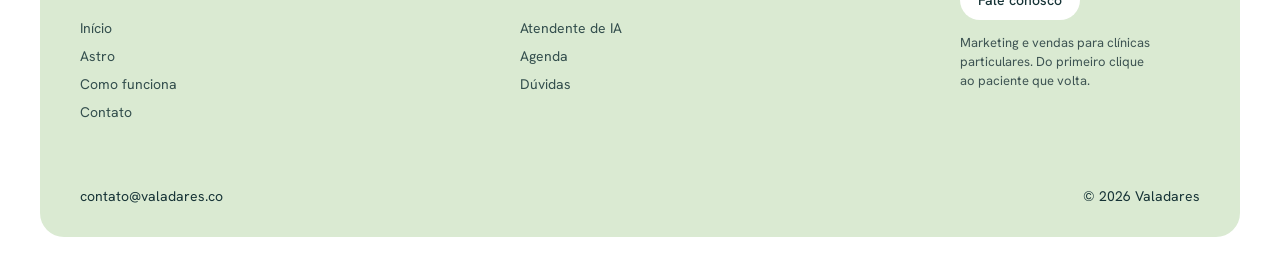
==== commit 217b7992: "Review de design: contraste, alinhamento e usabilidade - Contraste maior nas partes cinza dos título" ====
--- a/astro/index.html
+++ b/astro/index.html
@@ -181,8 +181,8 @@
   <!-- A fonte carrega sem travar a página: o texto aparece na hora e troca quando ela chega. -->
   <link rel="preload" as="style" href="https://fonts.googleapis.com/css2?family=Hanken+Grotesk:wght@300;400;500;600&display=swap" onload="this.onload=null;this.rel='stylesheet'">
   <noscript><link rel="stylesheet" href="https://fonts.googleapis.com/css2?family=Hanken+Grotesk:wght@300;400;500;600&display=swap"></noscript>
-  <link rel="stylesheet" href="/styles.css?v=16">
-  <link rel="stylesheet" href="/astro/astro.css?v=7">
+  <link rel="stylesheet" href="/styles.css?v=17">
+  <link rel="stylesheet" href="/astro/astro.css?v=8">
 </head>
 <body>
 <noscript><img height="1" width="1" style="display:none" alt=""
@@ -405,7 +405,7 @@
   <!-- DORES ----------------------------------------------------------- -->
   <section class="section" id="problema">
     <h2 class="statement reveal">
-      <span class="mid">A clínica não perde paciente por falta de anúncio.</span> Perde no caminho <span class="pill pill--aurora"><svg><use href="#i-clock"/></svg></span> entre o clique e a consulta.
+      <span class="mid">A clínica não perde paciente por falta de anúncio.</span> Perde no <span class="nw">caminho <span class="pill pill--aurora"><svg><use href="#i-clock"/></svg></span></span> entre o clique e a consulta.
     </h2>
     <p class="section__lede section__lede--wide reveal">O Astro fecha os quatro buracos por onde o paciente escapa.</p>
 
--- a/styles.css
+++ b/styles.css
@@ -68,7 +68,9 @@
   margin: 0;
 }
 .muted { color: var(--tinta-2); margin: 0; line-height: 1.5; font-size: 15px; }
-.dim { color: var(--cinza-txt); }
+.dim { color: #869391; }
+/* Mantém a palavra e o ícone juntos na quebra de linha */
+.nw { white-space: nowrap; }
 
 .statement {
   font-size: clamp(28px, 3.6vw, 48px);
@@ -259,30 +261,7 @@
 }
 .proof__faces img:first-child { margin-left: 0; }
 .proof strong { display: block; font-weight: 500; font-size: 16px; }
-.proof span { font-size: 13px; color: var(--cinza-txt); }
-.ask {
-  display: flex;
-  align-items: center;
-  justify-content: space-between;
-  gap: 16px;
-  max-width: 400px;
-  background: var(--nevoa);
-  border-radius: 999px;
-  padding: 7px 7px 7px 22px;
-  font-size: 14px;
-  color: var(--tinta-2);
-  transition: background .3s;
-}
-.ask:hover { background: var(--menta-2); }
-.ask__go {
-  width: 36px;
-  height: 36px;
-  border-radius: 50%;
-  display: grid;
-  place-items: center;
-  background: var(--menta);
-  color: var(--verde);
-}
+.proof span { font-size: 13px; color: var(--tinta-2); }
 
 .hero__media {
   position: relative;
@@ -566,8 +545,8 @@
 }
 
 /* Checks ------------------------------------------------------------- */
-.todo-head { display: grid; grid-template-columns: 260px 1fr; gap: 20px; align-items: start; margin-bottom: 64px; }
-.todo-head .bullet { margin-top: 14px; }
+.todo-head { display: grid; grid-template-columns: 260px 1fr; gap: 20px; align-items: end; margin-bottom: 64px; }
+.todo-head .bullet { margin-bottom: 10px; }
 .checks {
   list-style: none;
   padding: 0;
@@ -614,6 +593,7 @@
   background: var(--menta);
   transition: background .3s;
 }
+.step::after { content: ""; position: absolute; inset: -14px; }
 .step.is-done::before { background: var(--salvia); }
 .step.is-active {
   width: 64px;
@@ -651,7 +631,7 @@
 .cmp h3 { font-size: 20px; font-weight: 500; margin: 0 0 26px; height: 26px; display: flex; align-items: center; }
 .cmp h3 img { height: 20px; width: auto; }
 .cmp dl { margin: 0; display: grid; gap: 0; }
-.cmp dt { font-size: 12px; color: var(--cinza-txt); text-transform: uppercase; letter-spacing: .06em; padding-top: 16px; border-top: 1px solid var(--linha); }
+.cmp dt { font-size: 12px; color: var(--tinta-2); text-transform: uppercase; letter-spacing: .06em; padding-top: 16px; border-top: 1px solid var(--linha); }
 .cmp dt:first-child { border-top: 0; padding-top: 0; }
 .cmp dd { margin: 6px 0 16px; font-size: 16px; color: var(--tinta-2); }
 .cmp--us { background: var(--verde); color: var(--branco); }
@@ -685,12 +665,13 @@
   font-weight: 300;
   letter-spacing: -.03em;
 }
-.phase h3 { font-size: 28px; font-weight: 400; letter-spacing: -.03em; margin: auto 0 12px; padding-top: 48px; }
-.phase p { color: var(--tinta-2); font-size: 15px; line-height: 1.5; margin: 0 0 22px; }
+.phase h3 { font-size: 28px; font-weight: 400; letter-spacing: -.03em; margin: 0 0 12px; padding-top: 48px; }
+.phase p { flex: 1; color: var(--tinta-2); font-size: 15px; line-height: 1.5; margin: 0 0 22px; }
 .phase .label { align-self: flex-start; font-size: 13px; }
 
 /* FAQ ---------------------------------------------------------------- */
 .faq { display: grid; grid-template-columns: 1fr 1.4fr; gap: 56px; }
+.faq__head { position: sticky; top: 110px; align-self: start; }
 .faq__head .h2 { margin: 22px 0 16px; }
 .faq__list { display: grid; gap: 10px; }
 .qa { background: var(--nevoa-2); border-radius: var(--r-s); padding: 0 24px; overflow: hidden; transition: background .4s var(--ease); }
@@ -916,7 +897,7 @@
 
 .footer__cols {
   display: grid;
-  grid-template-columns: 2fr 1fr 1.2fr;
+  grid-template-columns: 1fr 1fr 240px;
   gap: 32px;
   padding: 24px 40px 56px;
 }
@@ -1157,6 +1138,7 @@
   .phase h3 { padding-top: 32px; }
 
   .faq { grid-template-columns: 1fr; gap: 28px; }
+  .faq__head { position: static; }
   .qa summary { font-size: 16px; }
 
   .cta { padding-top: 110px; }
@@ -1179,5 +1161,4 @@
   .floatbar .btn { white-space: nowrap; }
   .hero__title { font-size: 34px; }
   .checks { grid-template-columns: 1fr; }
-  .ask { font-size: 13px; }
-}
+  }
--- a/astro/astro.css
+++ b/astro/astro.css
@@ -209,7 +209,7 @@
   border-radius: 50%;
   background: var(--verde);
 }
-.flow__n { font-size: 14px; color: var(--cinza-txt); }
+.flow__n { font-size: 14px; color: var(--tinta-2); }
 .flow h3 { font-size: 22px; font-weight: 400; letter-spacing: -.02em; margin: 22px 0 10px; }
 .flow p { margin: 0; color: var(--tinta-2); font-size: 15px; line-height: 1.55; }
 
@@ -317,8 +317,9 @@
 }
 
 .agents--one { grid-template-columns: 1fr; }
-.agents--one .agent { display: grid; grid-template-columns: 1fr 1.1fr; gap: 40px; align-items: end; padding: 36px 0 0 36px; }
+.agents--one .agent { display: grid; grid-template-columns: 1fr 1.1fr; gap: 40px; align-items: center; padding: 36px 0 0 36px; }
 .agents--one .agent__copy { padding-bottom: 36px; }
+.agents--one .agent img { align-self: end; }
 .agents--one .agent img { margin-top: 0; }
 .ai__foot { display: grid; grid-template-columns: 1fr 1fr; gap: 12px; margin-top: 12px; }
 .ai__foot > div {
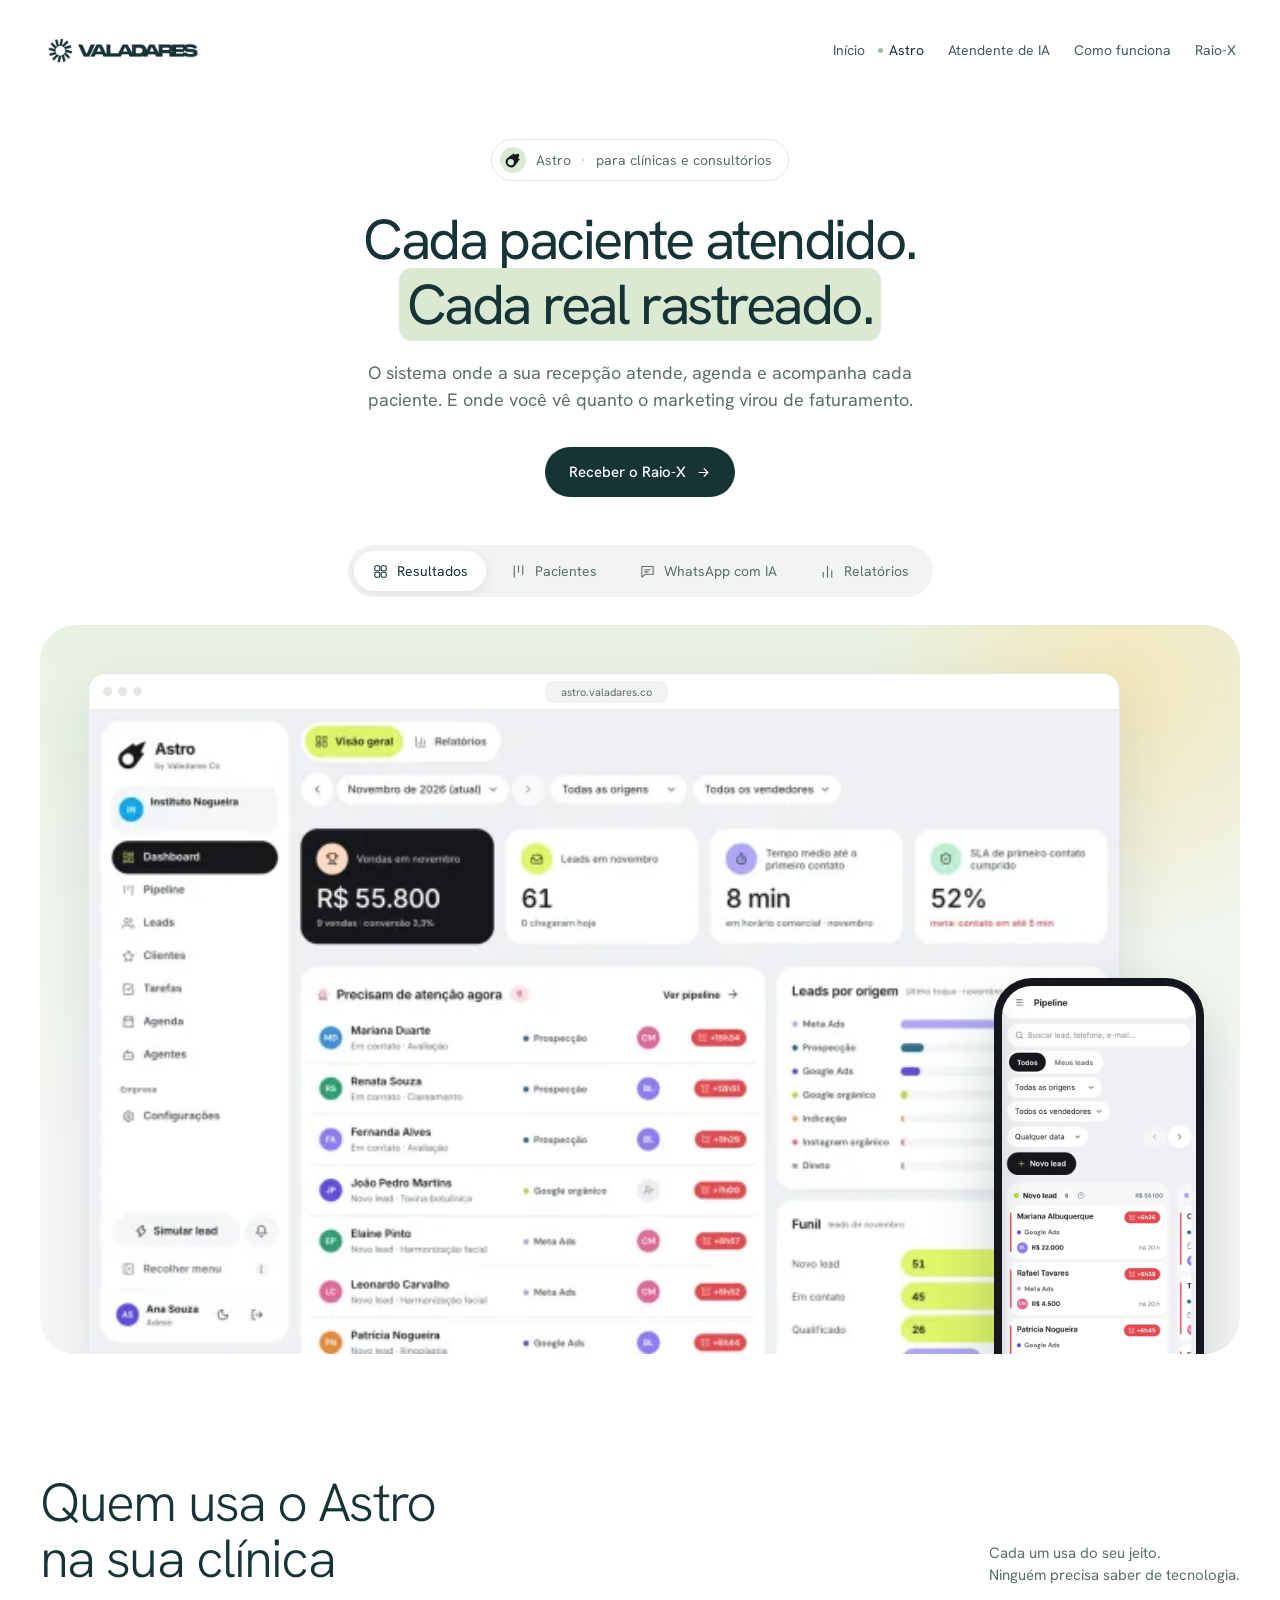
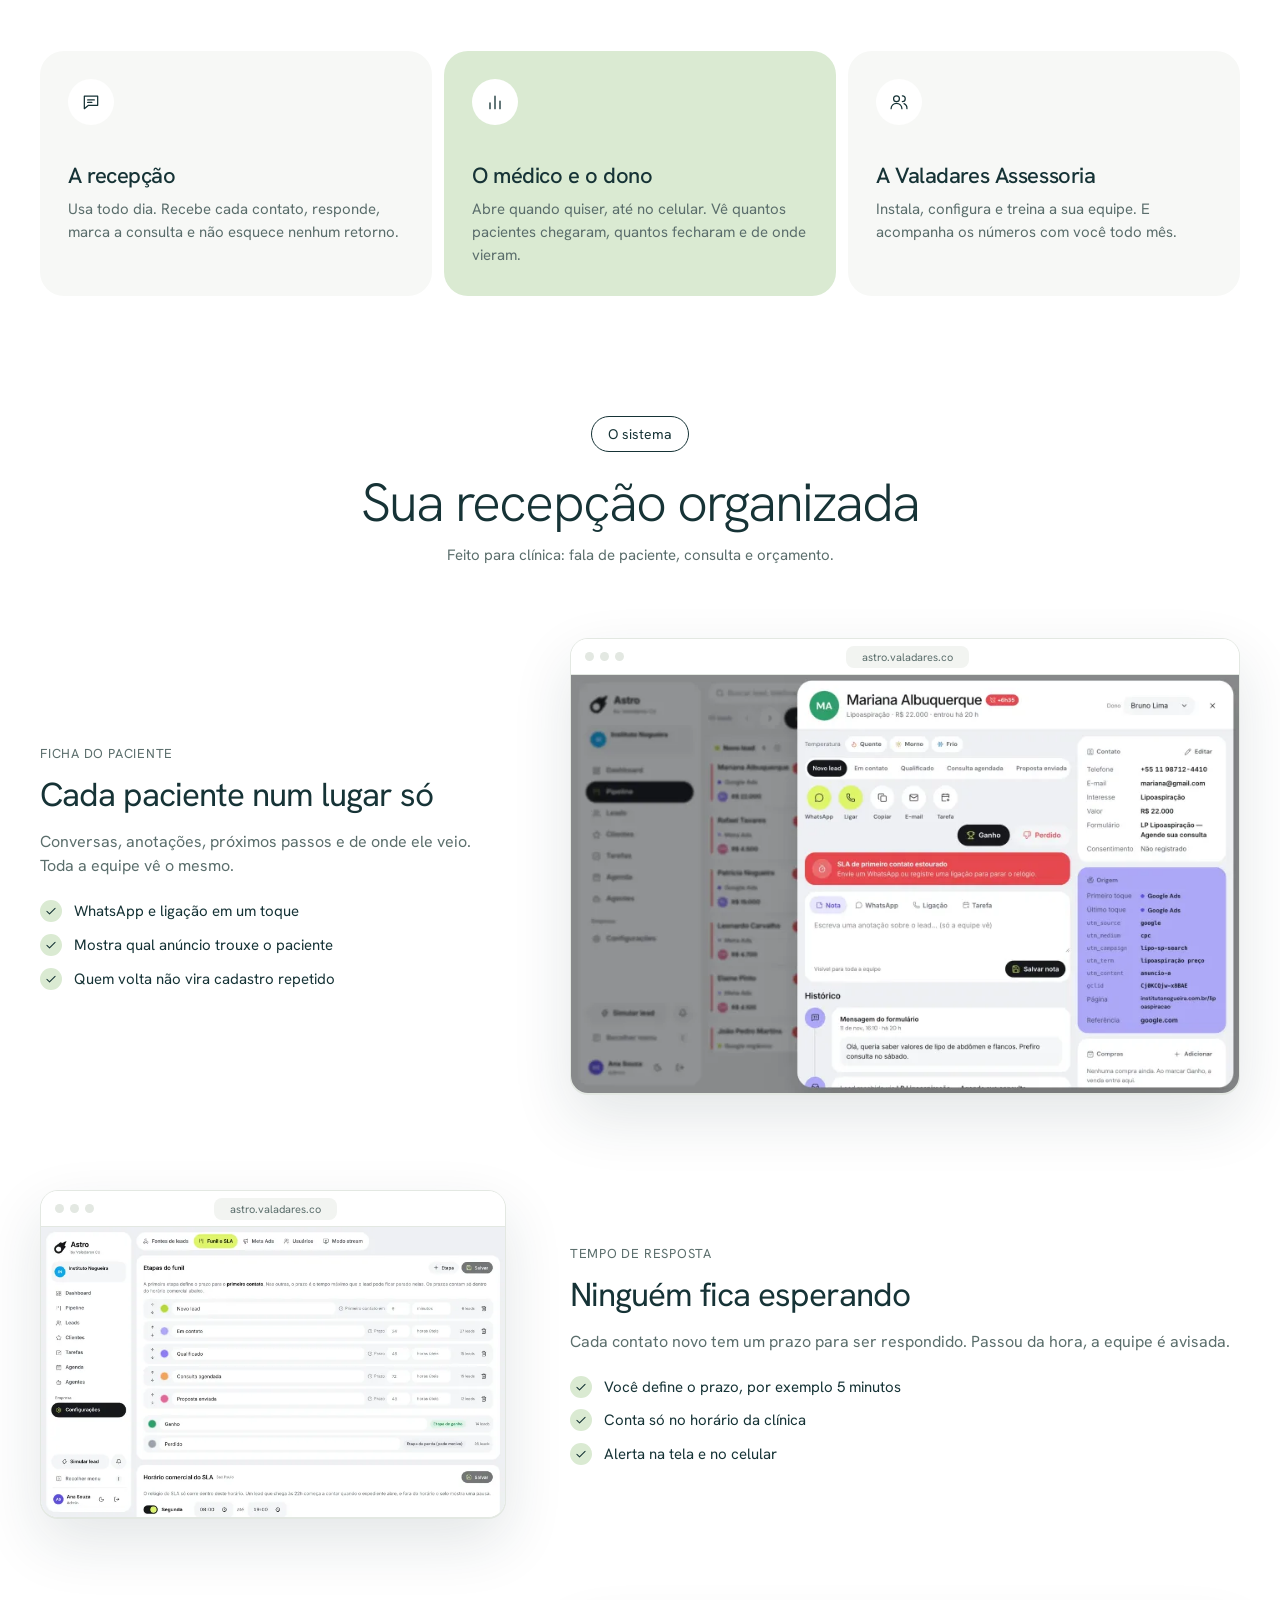
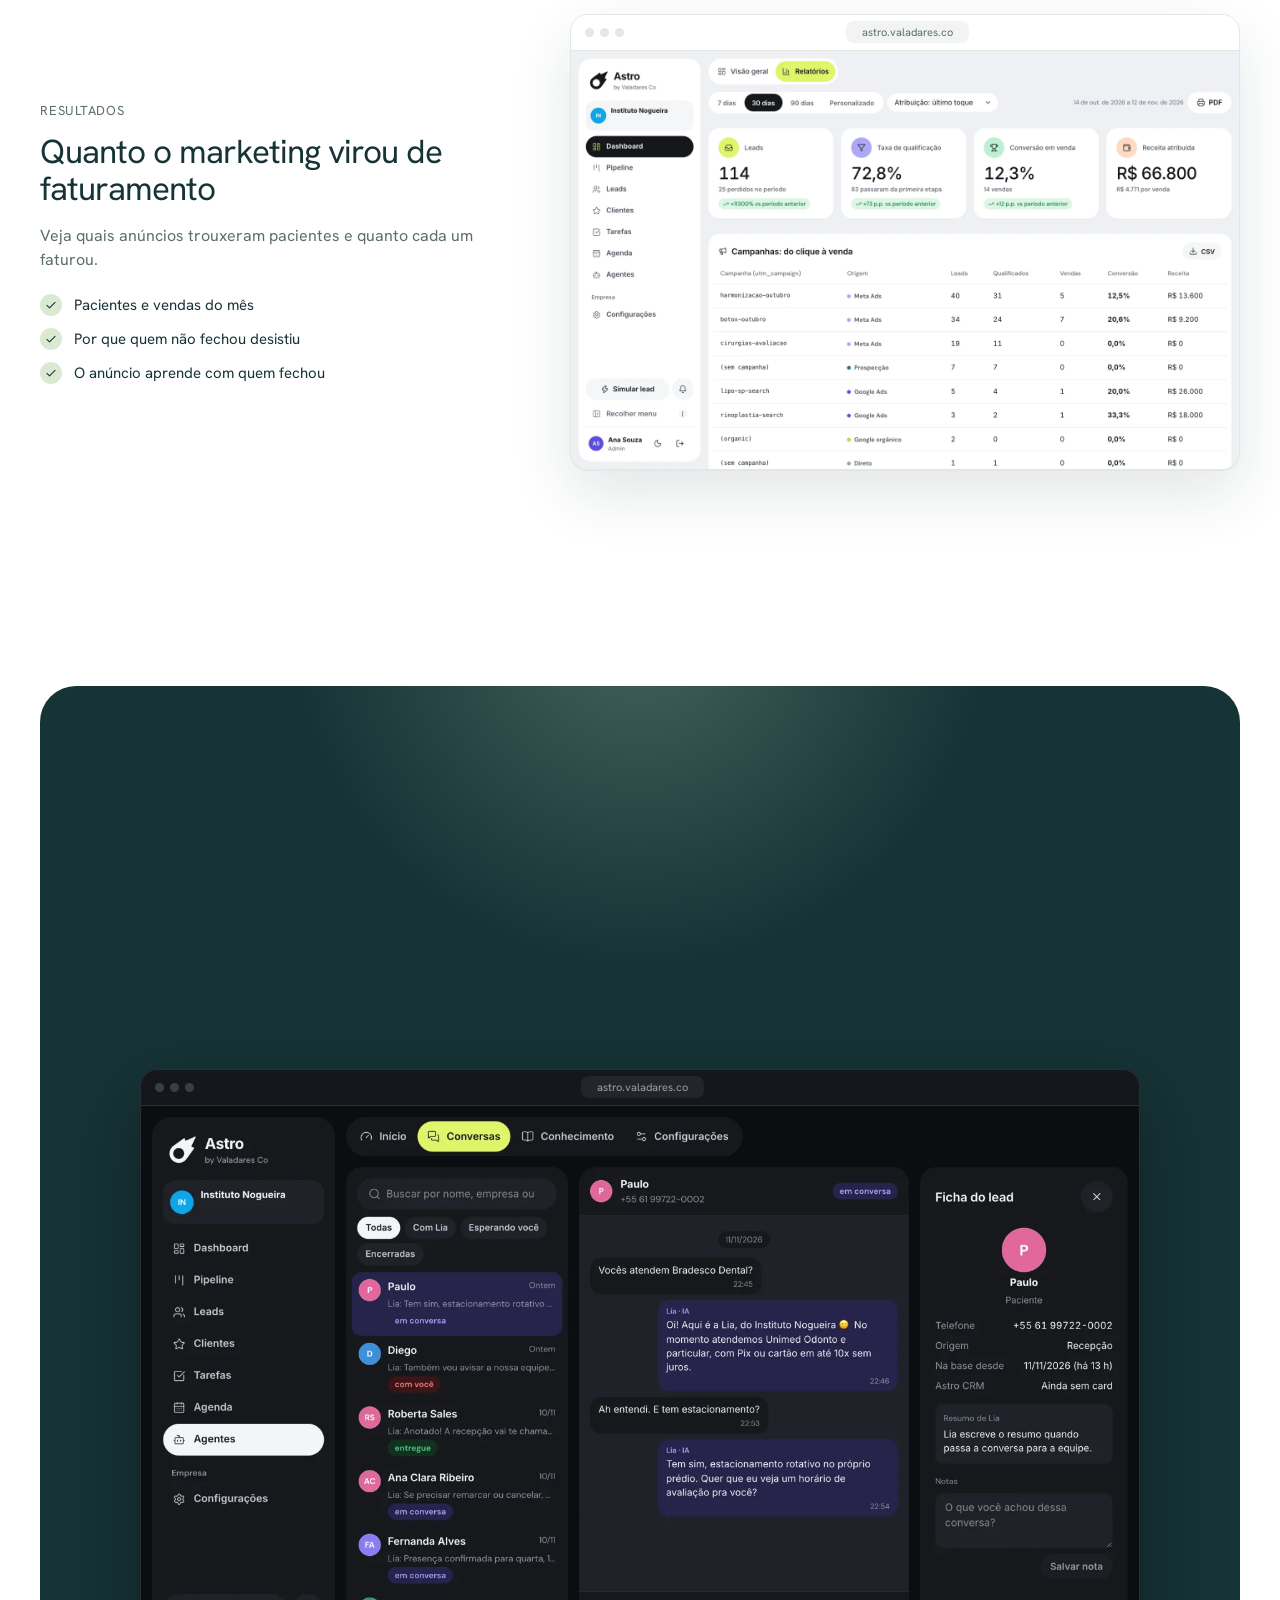
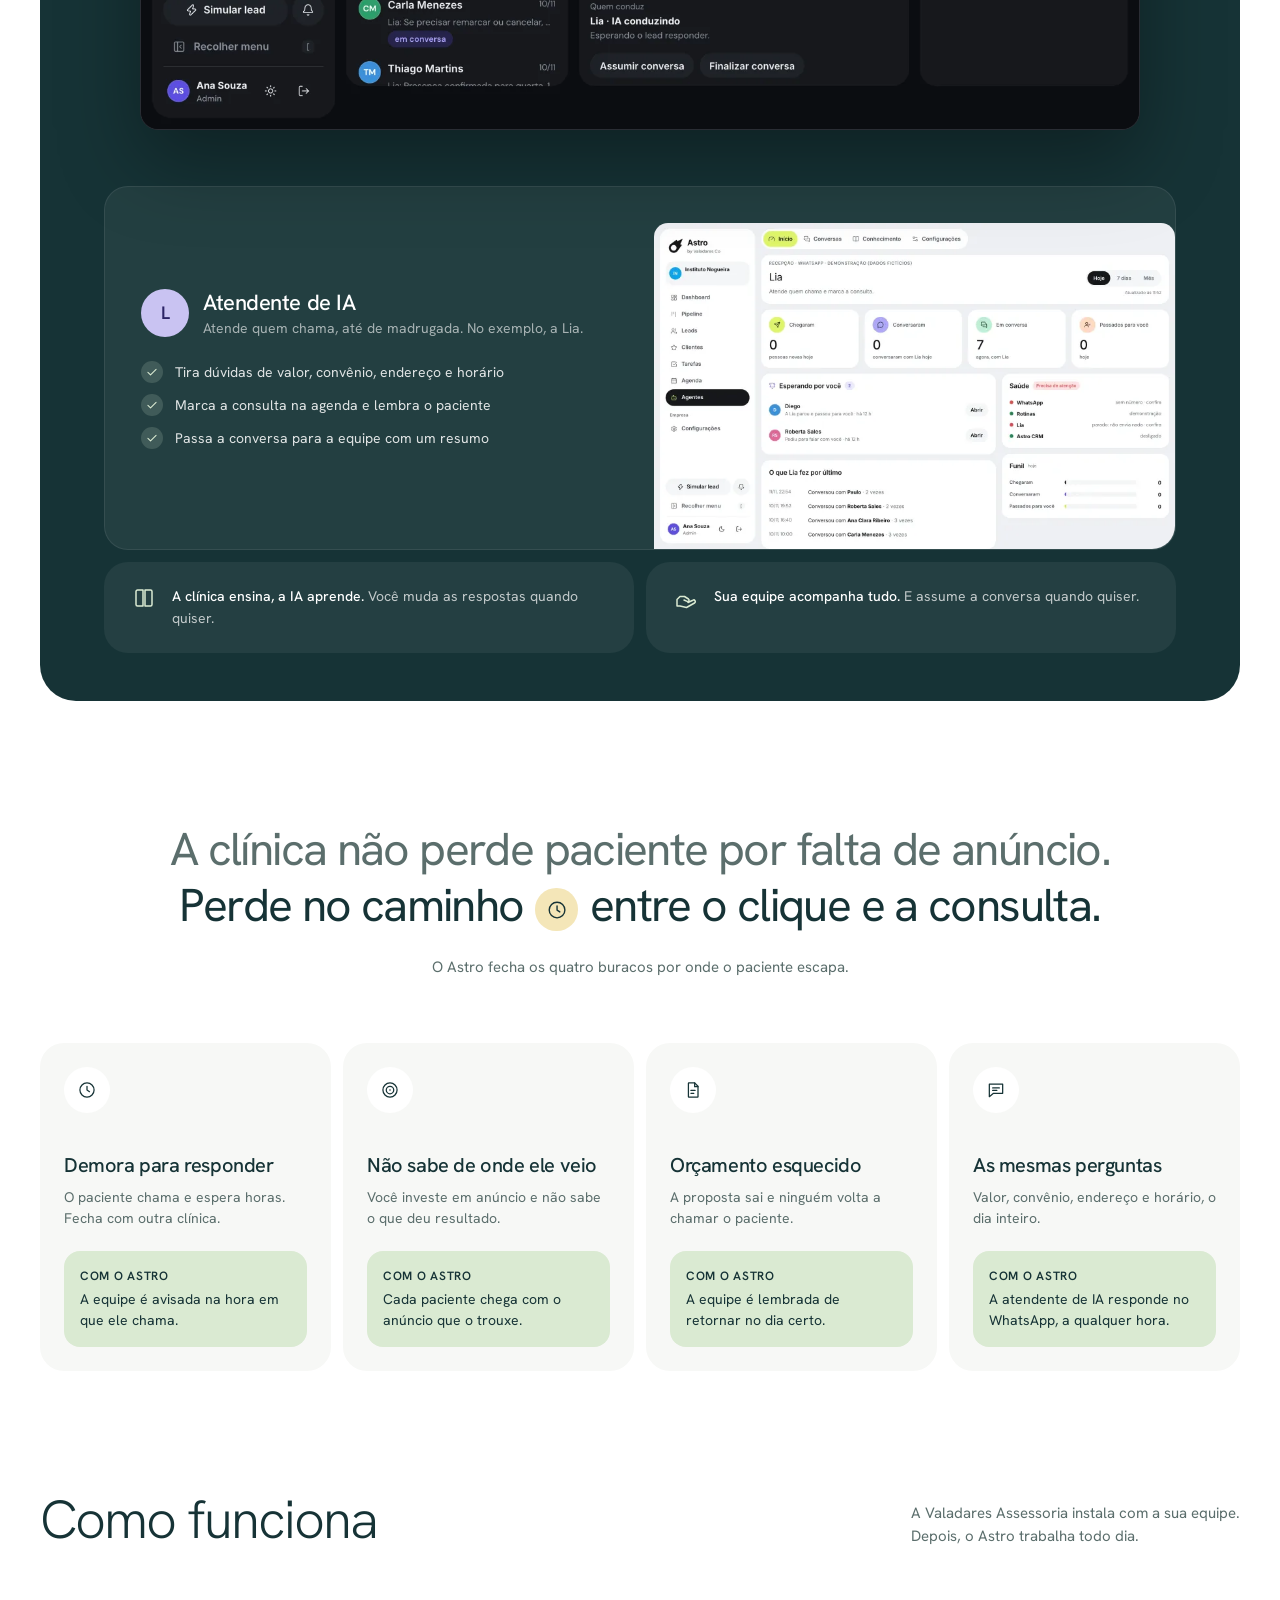
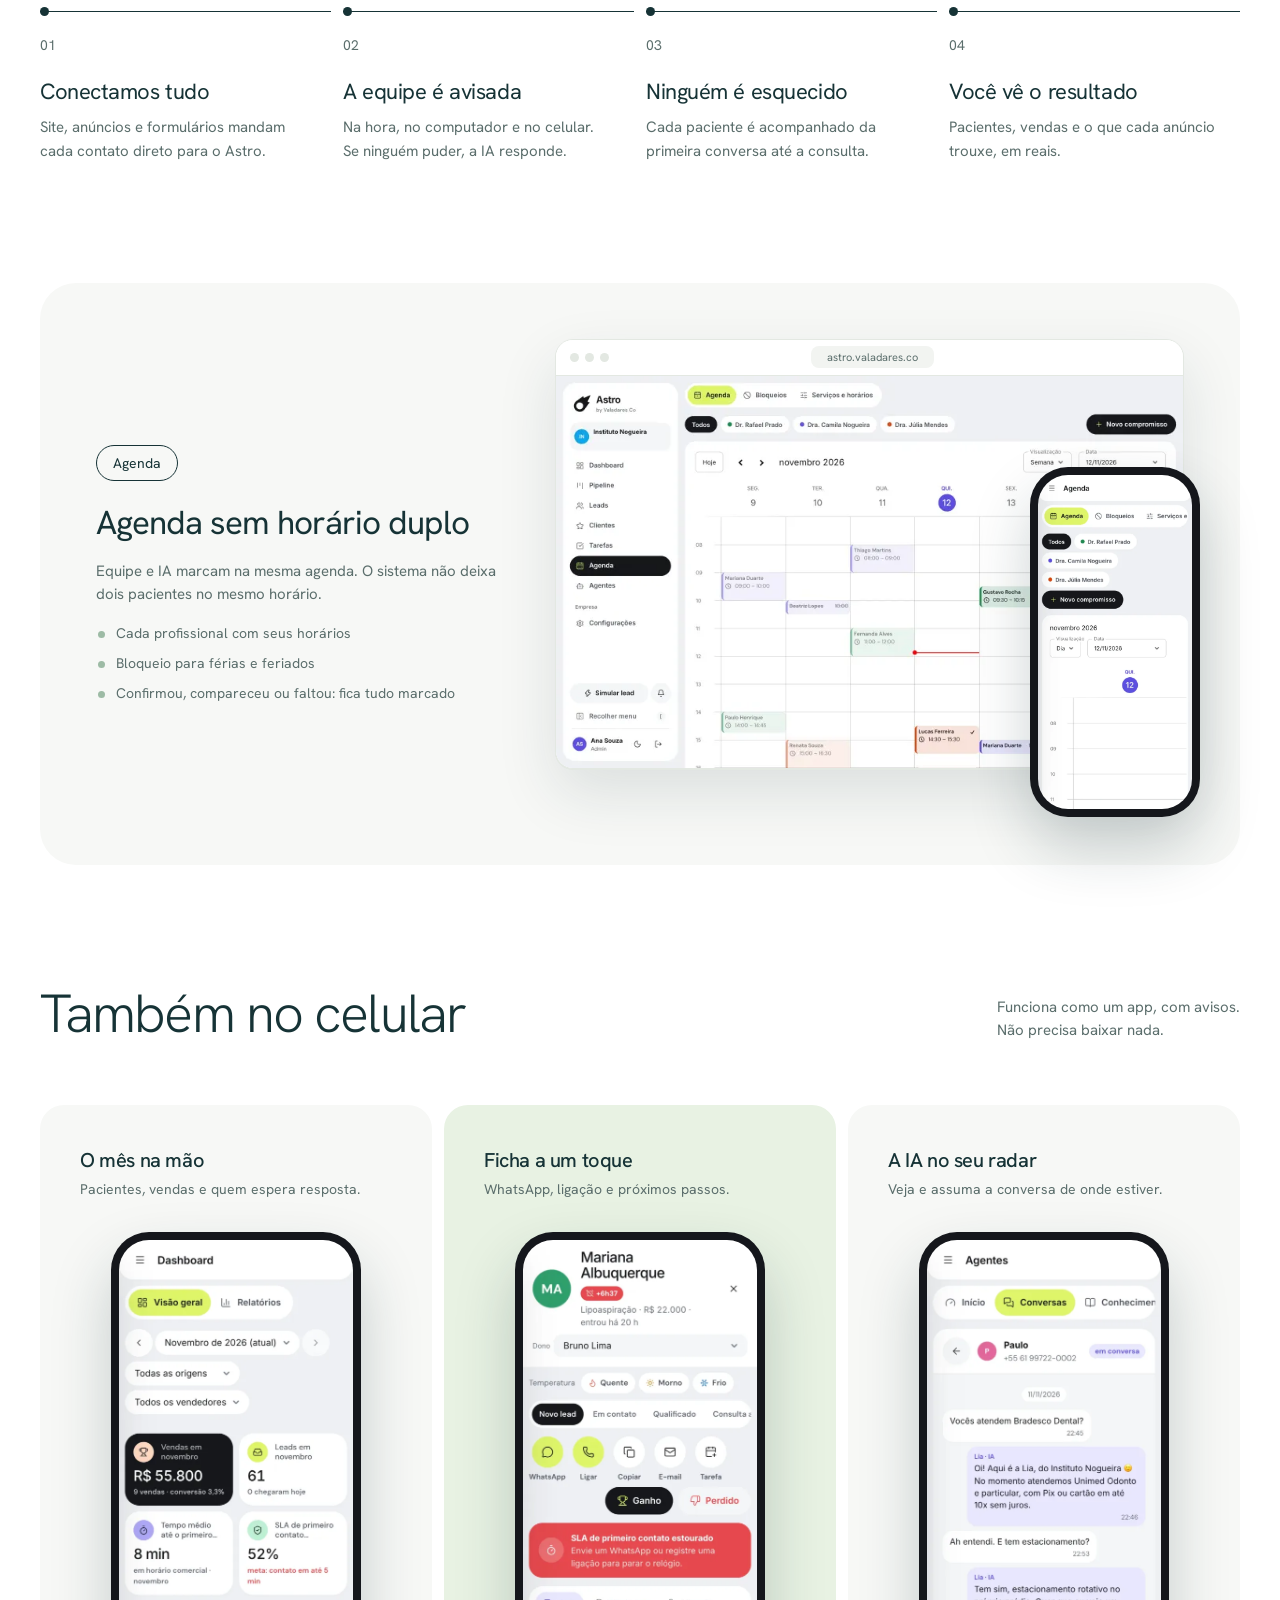
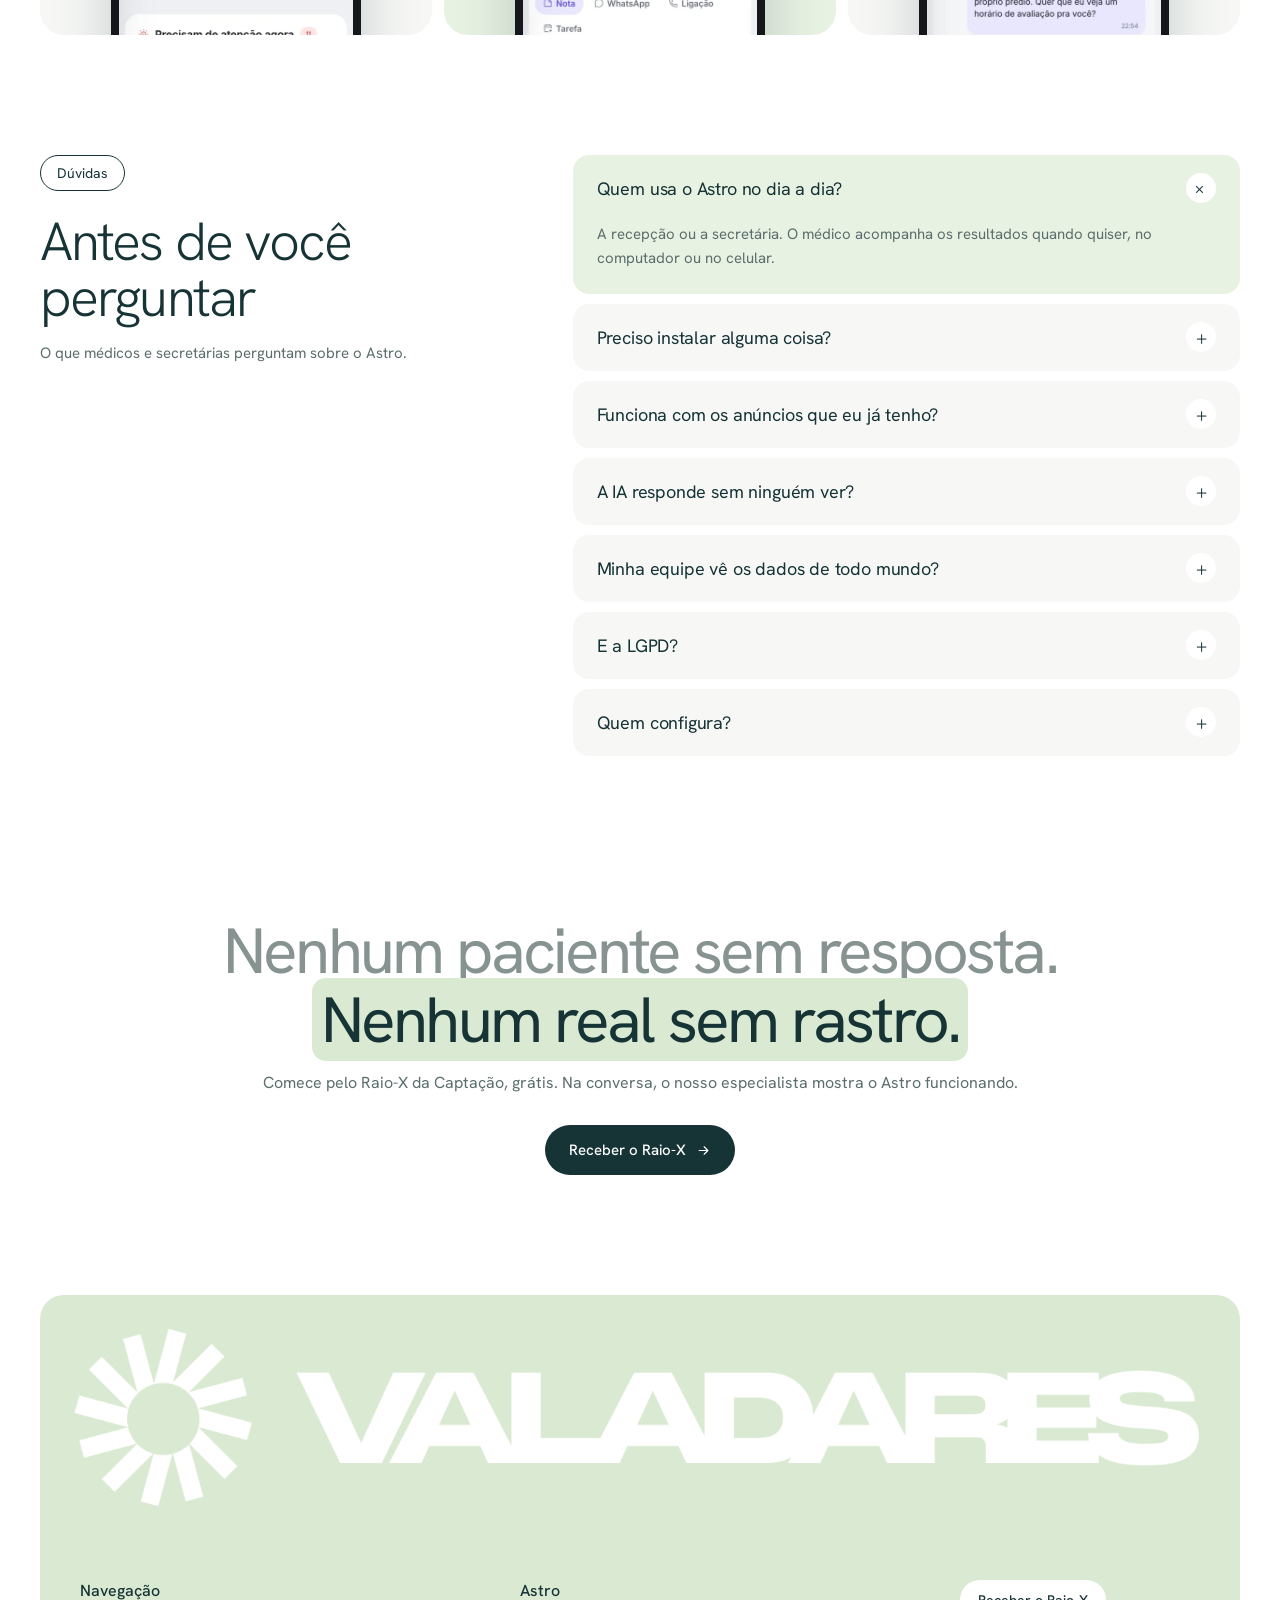
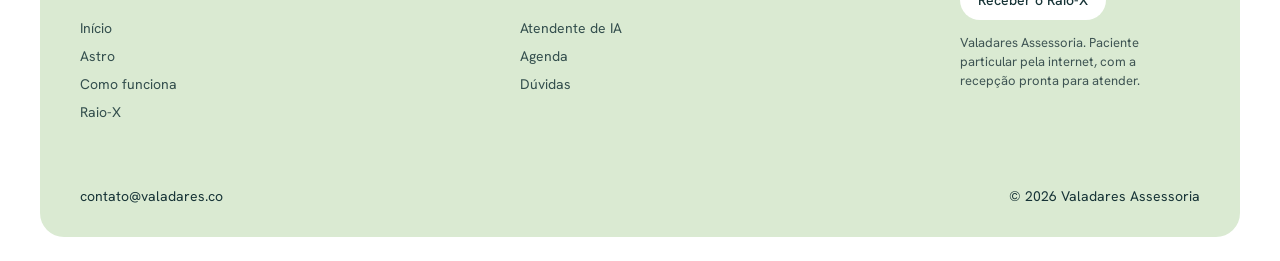
==== commit d1b2c1bc: "Home nova: Valadares Assessoria, frase única, Raio-X, pacotes, provas e quem somos - Nome Valadares " ====
--- a/astro/index.html
+++ b/astro/index.html
@@ -3,19 +3,19 @@
 <head>
   <meta charset="utf-8">
   <meta name="viewport" content="width=device-width, initial-scale=1">
-  <title>Astro | CRM com atendente de IA para clínicas · Valadares</title>
-  <meta name="description" content="Astro é o CRM da Valadares para clínicas e consultórios: a recepção atende e agenda, a atendente de IA responde no WhatsApp e o médico vê quanto o marketing faturou.">
+  <title>Astro | CRM com atendente de IA para clínicas · Valadares Assessoria</title>
+  <meta name="description" content="Astro é o CRM da Valadares Assessoria para clínicas e consultórios: a recepção atende e agenda, a atendente de IA responde no WhatsApp e o médico vê quanto o marketing faturou.">
   <link rel="canonical" href="https://www.valadares.co/astro">
   <meta property="og:locale" content="pt_BR">
   <meta property="og:type" content="website">
   <meta property="og:url" content="https://www.valadares.co/astro">
-  <meta property="og:site_name" content="Valadares">
-  <meta property="og:title" content="Astro | O CRM com atendente de IA da Valadares">
+  <meta property="og:site_name" content="Valadares Assessoria">
+  <meta property="og:title" content="Astro | O CRM com atendente de IA da Valadares Assessoria">
   <meta property="og:description" content="A recepção atende e agenda, a atendente de IA responde no WhatsApp e você vê quanto o marketing virou de faturamento.">
   <meta property="og:image" content="https://www.valadares.co/assets/img/astro/og-astro-2.jpg">
   <meta property="og:image:width" content="1200">
   <meta property="og:image:height" content="630">
-  <meta property="og:image:alt" content="Astro, o CRM com atendente de IA da Valadares: cada paciente atendido, cada real rastreado.">
+  <meta property="og:image:alt" content="Astro, o CRM com atendente de IA da Valadares Assessoria: cada paciente atendido, cada real rastreado.">
   <meta name="twitter:card" content="summary_large_image">
   <script type="application/ld+json">
 {
@@ -24,7 +24,7 @@
       {
         "@type": "Organization",
         "@id": "https://www.valadares.co/#org",
-        "name": "Valadares",
+        "name": "Valadares Assessoria",
         "url": "https://www.valadares.co/",
         "logo": "https://www.valadares.co/assets/brand/logo-verde.png",
         "email": "contato@valadares.co",
@@ -97,7 +97,7 @@
             "name": "Funciona com os anúncios que eu já tenho?",
             "acceptedAnswer": {
               "@type": "Answer",
-              "text": "Sim. A Valadares conecta seus anúncios, seu site e seus formulários ao Astro na instalação."
+              "text": "Sim. A Valadares Assessoria conecta seus anúncios, seu site e seus formulários ao Astro na instalação."
             }
           },
           {
@@ -129,7 +129,7 @@
             "name": "Quem configura?",
             "acceptedAnswer": {
               "@type": "Answer",
-              "text": "A Valadares. Configuramos tudo com você e treinamos a sua equipe."
+              "text": "A Valadares Assessoria. Configuramos tudo com você e treinamos a sua equipe."
             }
           }
         ]
@@ -181,7 +181,7 @@
   <!-- A fonte carrega sem travar a página: o texto aparece na hora e troca quando ela chega. -->
   <link rel="preload" as="style" href="https://fonts.googleapis.com/css2?family=Hanken+Grotesk:wght@300;400;500;600&display=swap" onload="this.onload=null;this.rel='stylesheet'">
   <noscript><link rel="stylesheet" href="https://fonts.googleapis.com/css2?family=Hanken+Grotesk:wght@300;400;500;600&display=swap"></noscript>
-  <link rel="stylesheet" href="/styles.css?v=17">
+  <link rel="stylesheet" href="/styles.css?v=18">
   <link rel="stylesheet" href="/astro/astro.css?v=8">
 </head>
 <body>
@@ -217,7 +217,7 @@
     <a href="#como" tabindex="-1">Como funciona</a>
     <a href="#faq" tabindex="-1">Dúvidas</a>
   </nav>
-  <a href="/form/" class="btn btn--dark btn--sm" tabindex="-1">Agendar demonstração <svg><use href="#i-arrow"/></svg></a>
+  <a href="/form/" class="btn btn--dark btn--sm" tabindex="-1">Receber o Raio-X <svg><use href="#i-arrow"/></svg></a>
 </div>
 
 <div class="page" id="topo">
@@ -225,13 +225,13 @@
   <!-- HERO ------------------------------------------------------------ -->
   <header class="ahero">
     <div class="nav">
-      <a href="/" class="nav__logo"><img src="/assets/brand/logo-verde-400.webp" width="161" height="33" alt="Valadares"></a>
+      <a href="/" class="nav__logo"><img src="/assets/brand/logo-verde-400.webp" width="161" height="33" alt="Valadares Assessoria"></a>
       <nav class="nav__links" id="navlinks">
         <a href="/">Início</a>
         <a href="#topo" class="is-active">Astro</a>
         <a href="#ia">Atendente de IA</a>
         <a href="#como">Como funciona</a>
-        <a href="/form/">Contato</a>
+        <a href="/form/">Raio-X</a>
       </nav>
       <button class="nav__burger" id="burger" aria-label="Abrir menu" aria-expanded="false"><span></span><span></span></button>
     </div>
@@ -241,7 +241,7 @@
       <h1 class="ahero__title">Cada paciente atendido.<br><mark>Cada real rastreado.</mark></h1>
       <p class="ahero__sub">O sistema onde a sua recepção atende, agenda e acompanha cada paciente. E onde você vê quanto o marketing virou de faturamento.</p>
       <div class="ahero__ctas">
-        <a href="/form/" class="btn btn--dark">Agendar demonstração <svg><use href="#i-arrow"/></svg></a>
+        <a href="/form/" class="btn btn--dark">Receber o Raio-X <svg><use href="#i-arrow"/></svg></a>
       </div>
     </div>
 
@@ -292,7 +292,7 @@
       </article>
       <article class="who__card reveal">
         <span class="who__ico"><svg><use href="#i-users"/></svg></span>
-        <h3>A Valadares</h3>
+        <h3>A Valadares Assessoria</h3>
         <p>Instala, configura e treina a sua equipe. E acompanha os números com você todo mês.</p>
       </article>
     </div>
@@ -441,7 +441,7 @@
   <section class="section" id="como">
     <div class="head-row reveal">
       <h2 class="h2">Como funciona</h2>
-      <p class="muted">A Valadares instala com a sua equipe.<br>Depois, o Astro trabalha todo dia.</p>
+      <p class="muted">A Valadares Assessoria instala com a sua equipe.<br>Depois, o Astro trabalha todo dia.</p>
     </div>
     <ol class="flow">
       <li class="reveal"><span class="flow__n">01</span><h3>Conectamos tudo</h3><p>Site, anúncios e formulários mandam cada contato direto para o Astro.</p></li>
@@ -517,7 +517,7 @@
         </details>
         <details class="qa reveal">
           <summary>Funciona com os anúncios que eu já tenho?</summary>
-          <p>Sim. A Valadares conecta seus anúncios, seu site e seus formulários ao Astro na instalação.</p>
+          <p>Sim. A Valadares Assessoria conecta seus anúncios, seu site e seus formulários ao Astro na instalação.</p>
         </details>
         <details class="qa reveal">
           <summary>A IA responde sem ninguém ver?</summary>
@@ -533,7 +533,7 @@
         </details>
         <details class="qa reveal">
           <summary>Quem configura?</summary>
-          <p>A Valadares. Configuramos tudo com você e treinamos a sua equipe.</p>
+          <p>A Valadares Assessoria. Configuramos tudo com você e treinamos a sua equipe.</p>
         </details>
       </div>
     </div>
@@ -542,15 +542,15 @@
   <!-- CTA ------------------------------------------------------------- -->
   <section class="section cta">
     <h2 class="cta__title reveal"><span class="dim">Nenhum paciente sem resposta.</span><br><mark>Nenhum real sem rastro.</mark></h2>
-    <p class="cta__sub reveal">Em 30 minutos, mostramos o Astro funcionando numa clínica como a sua.</p>
-    <a href="/form/" class="btn btn--dark reveal">Agendar demonstração <svg><use href="#i-arrow"/></svg></a>
+    <p class="cta__sub reveal">Comece pelo Raio-X da Captação, grátis. Na conversa, o nosso especialista mostra o Astro funcionando.</p>
+    <a href="/form/" class="btn btn--dark reveal">Receber o Raio-X <svg><use href="#i-arrow"/></svg></a>
   </section>
 
   </main>
 
   <!-- FOOTER ---------------------------------------------------------- -->
   <footer class="footer">
-    <img src="/assets/brand/logo-branco-1600.webp" width="1600" height="327" alt="Valadares" class="footer__logo" loading="lazy">
+    <img src="/assets/brand/logo-branco-1600.webp" width="1600" height="327" alt="Valadares Assessoria" class="footer__logo" loading="lazy">
 
     <div class="footer__cols">
       <div>
@@ -558,7 +558,7 @@
         <a href="/">Início</a>
         <a href="#topo">Astro</a>
         <a href="#como">Como funciona</a>
-        <a href="/form/">Contato</a>
+        <a href="/form/">Raio-X</a>
       </div>
       <div>
         <h3>Astro</h3>
@@ -567,14 +567,14 @@
         <a href="#faq">Dúvidas</a>
       </div>
       <div class="footer__cta">
-        <a href="/form/" class="btn btn--white btn--sm">Fale conosco</a>
-        <p>Marketing e vendas para clínicas particulares. Do primeiro clique ao paciente que volta.</p>
+        <a href="/form/" class="btn btn--white btn--sm">Receber o Raio-X</a>
+        <p>Valadares Assessoria. Paciente particular pela internet, com a recepção pronta para atender.</p>
       </div>
     </div>
 
     <div class="footer__bottom">
       <a href="mailto:contato@valadares.co">contato@valadares.co</a>
-      <span>© <span id="year">2026</span> Valadares</span>
+      <span>© <span id="year">2026</span> Valadares Assessoria</span>
     </div>
   </footer>
 
--- a/styles.css
+++ b/styles.css
@@ -483,6 +483,7 @@
 }
 .funnel__loop svg { width: 24px; height: 24px; padding: 4px; border-radius: 50%; background: var(--menta); }
 .funnel__note { font-size: 12px; color: var(--tinta-2); text-align: right; margin: 10px 4px 0; }
+.funnel__foot { display: none; }
 
 @media (max-width: 1100px) {
   .funnel { grid-template-columns: 1fr; max-width: 440px; margin: 0 auto; gap: 56px; padding: 32px 24px 36px; }
@@ -1104,6 +1105,31 @@
 
   .statement { font-size: 28px; }
   .fronts { grid-template-columns: 1fr 1fr; margin-top: -32px; }
+  /* Infográfico no celular: carrossel de deslizar, um card por etapa */
+  .funnel {
+    display: flex;
+    gap: 12px;
+    max-width: none;
+    margin: 0 calc(var(--gutter) * -1);
+    padding: 24px var(--gutter) 28px;
+    border-radius: 0;
+    overflow-x: auto;
+    overflow-y: hidden;
+    scroll-snap-type: x mandatory;
+    scroll-padding: 0 var(--gutter);
+    scrollbar-width: none;
+  }
+  .funnel::-webkit-scrollbar { display: none; }
+  .fstage { flex: 0 0 84%; scroll-snap-align: start; gap: 20px; }
+  .fstage--ads::after, .fstage--page::after, .fstage--care::after { display: none; }
+  .fstage--ads .fstage__body { min-height: 280px; }
+  .funnel__loop { display: none; }
+  .funnel__foot { display: flex; flex-direction: column; align-items: flex-start; gap: 12px; margin: 16px 0 0; }
+  .funnel__swipe { display: inline-flex; align-items: center; gap: 6px; font-size: 13px; color: var(--tinta-2); }
+  .funnel__swipe svg { font-size: 14px; }
+  .funnel__cycle { display: inline-flex; align-items: center; gap: 8px; font-size: 14px; }
+  .funnel__cycle svg { width: 26px; height: 26px; padding: 5px; border-radius: 50%; background: var(--menta); }
+  .funnel__note { text-align: left; margin-top: 8px; }
   .fronts li:last-child { grid-column: span 2; }
   .astro-cta { grid-template-columns: 1fr; padding: 40px 20px 0; border-radius: 28px; gap: 32px; }
   .astro-cta__media { padding: 0; margin-right: -20px; }
@@ -1162,3 +1188,104 @@
   .hero__title { font-size: 34px; }
   .checks { grid-template-columns: 1fr; }
   }
+
+/* Home nova (25/11/2026): Raio-X, pacotes, provas e quem somos ------- */
+.fronts--3 { grid-template-columns: repeat(3, 1fr); max-width: 900px; }
+.fkpis b { font-size: 20px; }
+.proof__ico {
+  width: 46px;
+  height: 46px;
+  flex: none;
+  border-radius: 50%;
+  display: grid;
+  place-items: center;
+  background: var(--menta);
+  font-size: 20px;
+}
+.soft__btn { margin-top: 28px; }
+
+.pkgs { display: grid; grid-template-columns: 1fr 1.15fr 1fr; gap: 12px; align-items: stretch; }
+.pkg {
+  position: relative;
+  overflow: hidden;
+  display: flex;
+  flex-direction: column;
+  align-items: flex-start;
+  background: var(--nevoa-2);
+  border-radius: var(--r);
+  padding: 30px;
+}
+.pkg > * { position: relative; }
+.pkg__tag {
+  display: inline-block;
+  font-size: 12px;
+  text-transform: uppercase;
+  letter-spacing: .06em;
+  color: var(--tinta-2);
+}
+.pkg h3 { font-size: 28px; font-weight: 400; letter-spacing: -.03em; margin: 14px 0 12px; }
+.pkg p { color: var(--tinta-2); font-size: 15px; line-height: 1.55; margin: 0 0 22px; }
+.pkg__list { list-style: none; padding: 0; margin: 0 0 28px; display: grid; gap: 12px; flex: 1; align-content: start; }
+.pkg__list li { display: flex; gap: 10px; font-size: 15px; line-height: 1.45; }
+.pkg__list svg { flex: none; width: 22px; height: 22px; padding: 4px; border-radius: 50%; background: var(--menta); color: var(--verde); }
+.pkg--main { background: var(--verde); color: var(--branco); }
+.pkg--main .pkg__tag { color: var(--salvia); }
+.pkg--main p { color: rgba(255, 255, 255, .72); }
+.pkg--main .pkg__list svg { background: rgba(218, 234, 210, .16); color: var(--menta); }
+.pkg--main .deco { position: absolute; width: 320px; right: -120px; top: -120px; bottom: auto; opacity: .06; }
+.pkg__link { display: inline-flex; align-items: center; gap: 8px; font-size: 15px; color: var(--menta); }
+.pkg__link svg { transition: transform .3s var(--ease); }
+.pkg__link:hover svg { transform: translateX(3px); }
+.pkgs__foot { margin: 28px 0 0; font-size: 15px; color: var(--tinta-2); text-align: center; }
+.pkgs__foot a { display: inline-flex; align-items: center; gap: 6px; color: var(--verde); font-weight: 500; margin-left: 6px; border-bottom: 1px solid var(--salvia); }
+.plan__foot { margin: 24px 0 0; font-size: 15px; color: var(--tinta-2); }
+
+.proofs { display: grid; grid-template-columns: repeat(3, 1fr); gap: 12px; margin-top: 56px; }
+.prova { background: var(--nevoa-2); border-radius: var(--r); padding: 30px; }
+.prova h3 { font-size: 24px; font-weight: 400; letter-spacing: -.02em; margin: 14px 0 12px; }
+.prova p { margin: 0; color: var(--tinta-2); font-size: 15px; line-height: 1.55; }
+.prova--you { background: var(--menta-2); }
+.proofs__note { margin: 18px 0 0; font-size: 13px; color: var(--tinta-2); max-width: 640px; }
+
+.about { display: grid; grid-template-columns: .8fr 1.2fr; gap: 56px; align-items: center; }
+.about__photo {
+  position: relative;
+  overflow: hidden;
+  aspect-ratio: 4 / 5;
+  border-radius: var(--r);
+  background: var(--verde);
+  color: var(--branco);
+  display: flex;
+  align-items: flex-end;
+  padding: 28px;
+}
+.about__photo > img:not(.about__mark) { position: absolute; inset: 0; width: 100%; height: 100%; object-fit: cover; }
+.about__mark { position: absolute; width: 60%; left: 20%; top: 18%; opacity: .14; }
+.about__photo p { position: relative; margin: 0; font-size: 14px; color: var(--salvia); }
+.about__photo p b { display: block; font-size: 20px; font-weight: 500; color: var(--branco); margin-bottom: 2px; }
+.about__copy .h2 { margin: 22px 0 20px; }
+.about__copy > p { color: var(--tinta-2); font-size: 16px; line-height: 1.6; max-width: 560px; margin: 0 0 16px; }
+.about__facts { list-style: none; padding: 0; margin: 24px 0 0; display: grid; gap: 10px; font-size: 15px; }
+.about__facts li { display: flex; align-items: center; gap: 10px; }
+.about__facts svg { width: 30px; height: 30px; padding: 7px; border-radius: 50%; background: var(--menta); }
+.about__facts a { border-bottom: 1px solid var(--salvia); }
+
+@media (max-width: 1100px) {
+  .pkgs { grid-template-columns: 1fr 1fr; }
+  .pkg--main { grid-column: span 2; order: -1; }
+}
+
+@media (max-width: 900px) {
+  .fronts--3 { grid-template-columns: 1fr; }
+  .fronts--3 li:last-child { grid-column: auto; }
+  .pkgs { grid-template-columns: 1fr; }
+  .pkg--main { grid-column: auto; order: 0; }
+  .pkg { padding: 26px 22px; }
+  .pkgs__foot { text-align: left; }
+  .pkgs__foot a { margin: 6px 0 0; }
+  .proofs { grid-template-columns: 1fr; margin-top: 36px; }
+  .prova { padding: 26px 22px; }
+  .about { grid-template-columns: 1fr; gap: 32px; }
+  .about__photo { aspect-ratio: 5 / 4; }
+  .about__mark { width: 40%; left: 30%; top: 10%; }
+}
